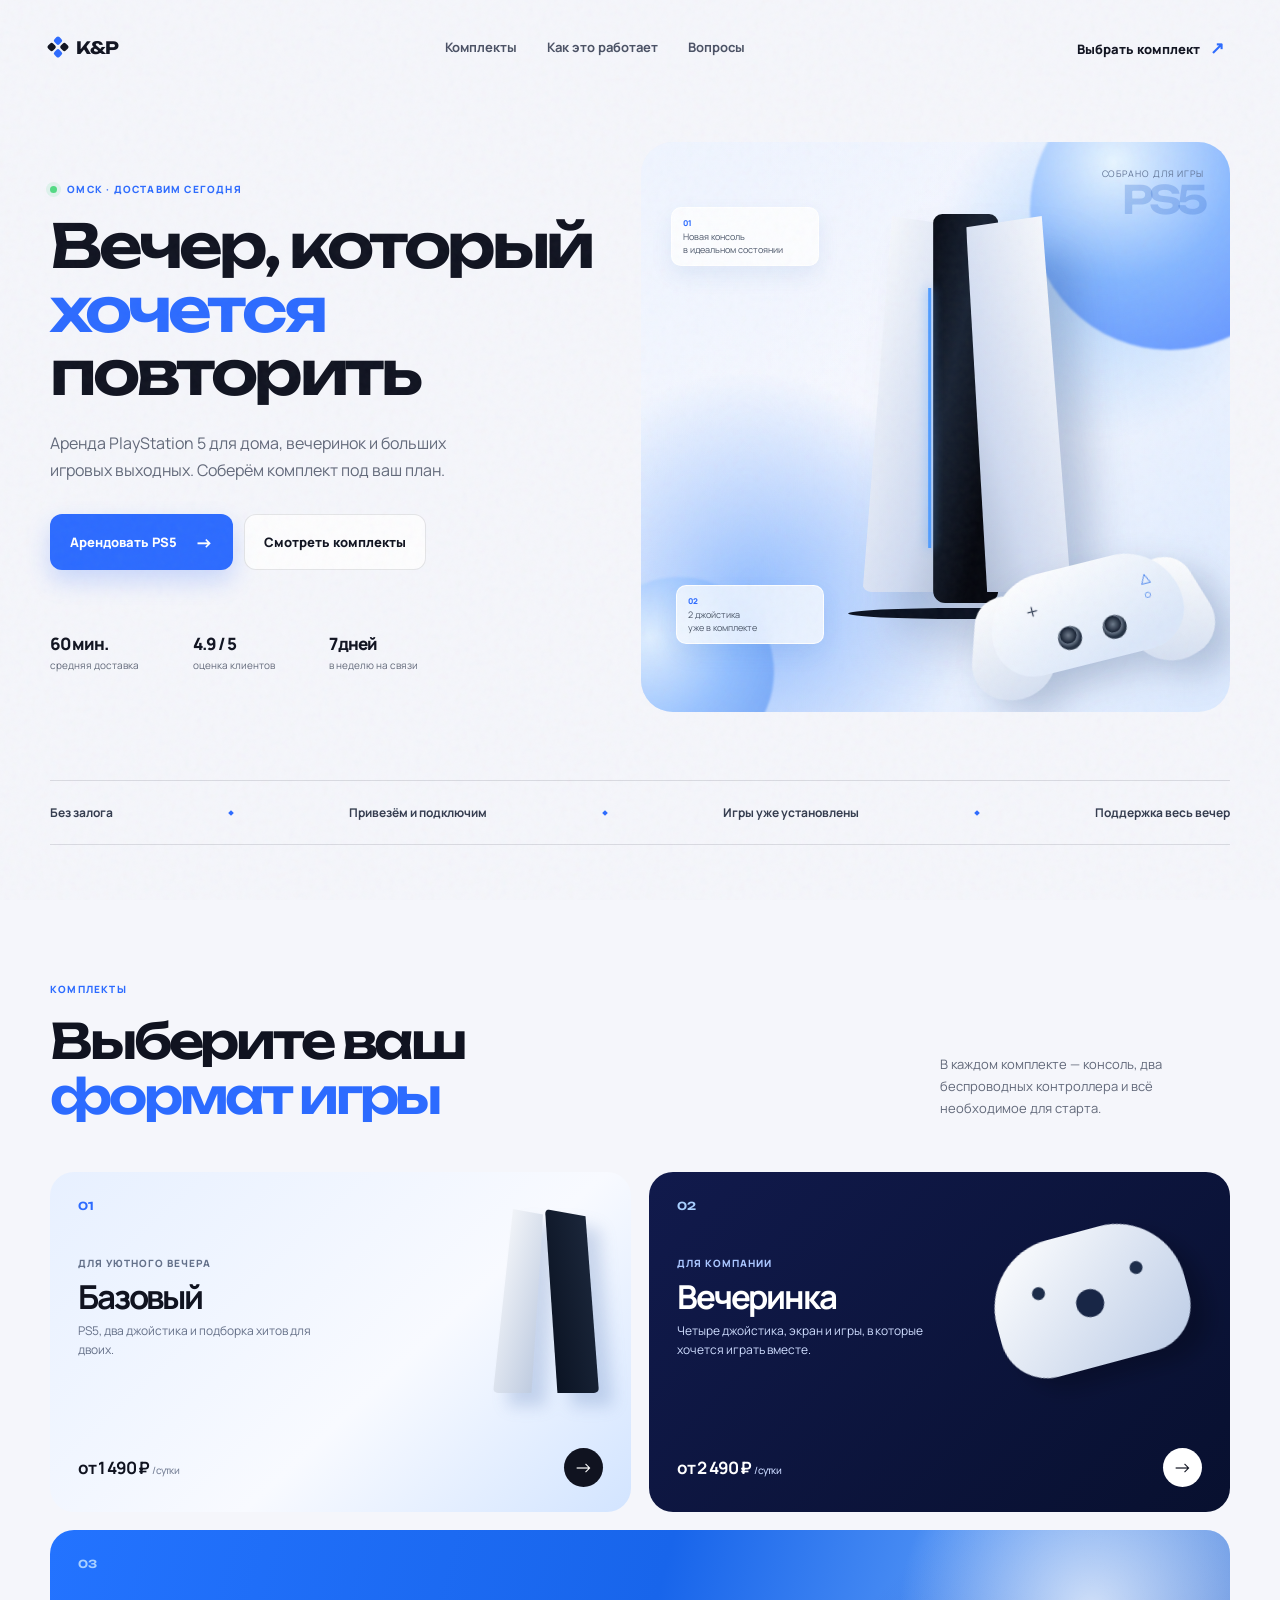
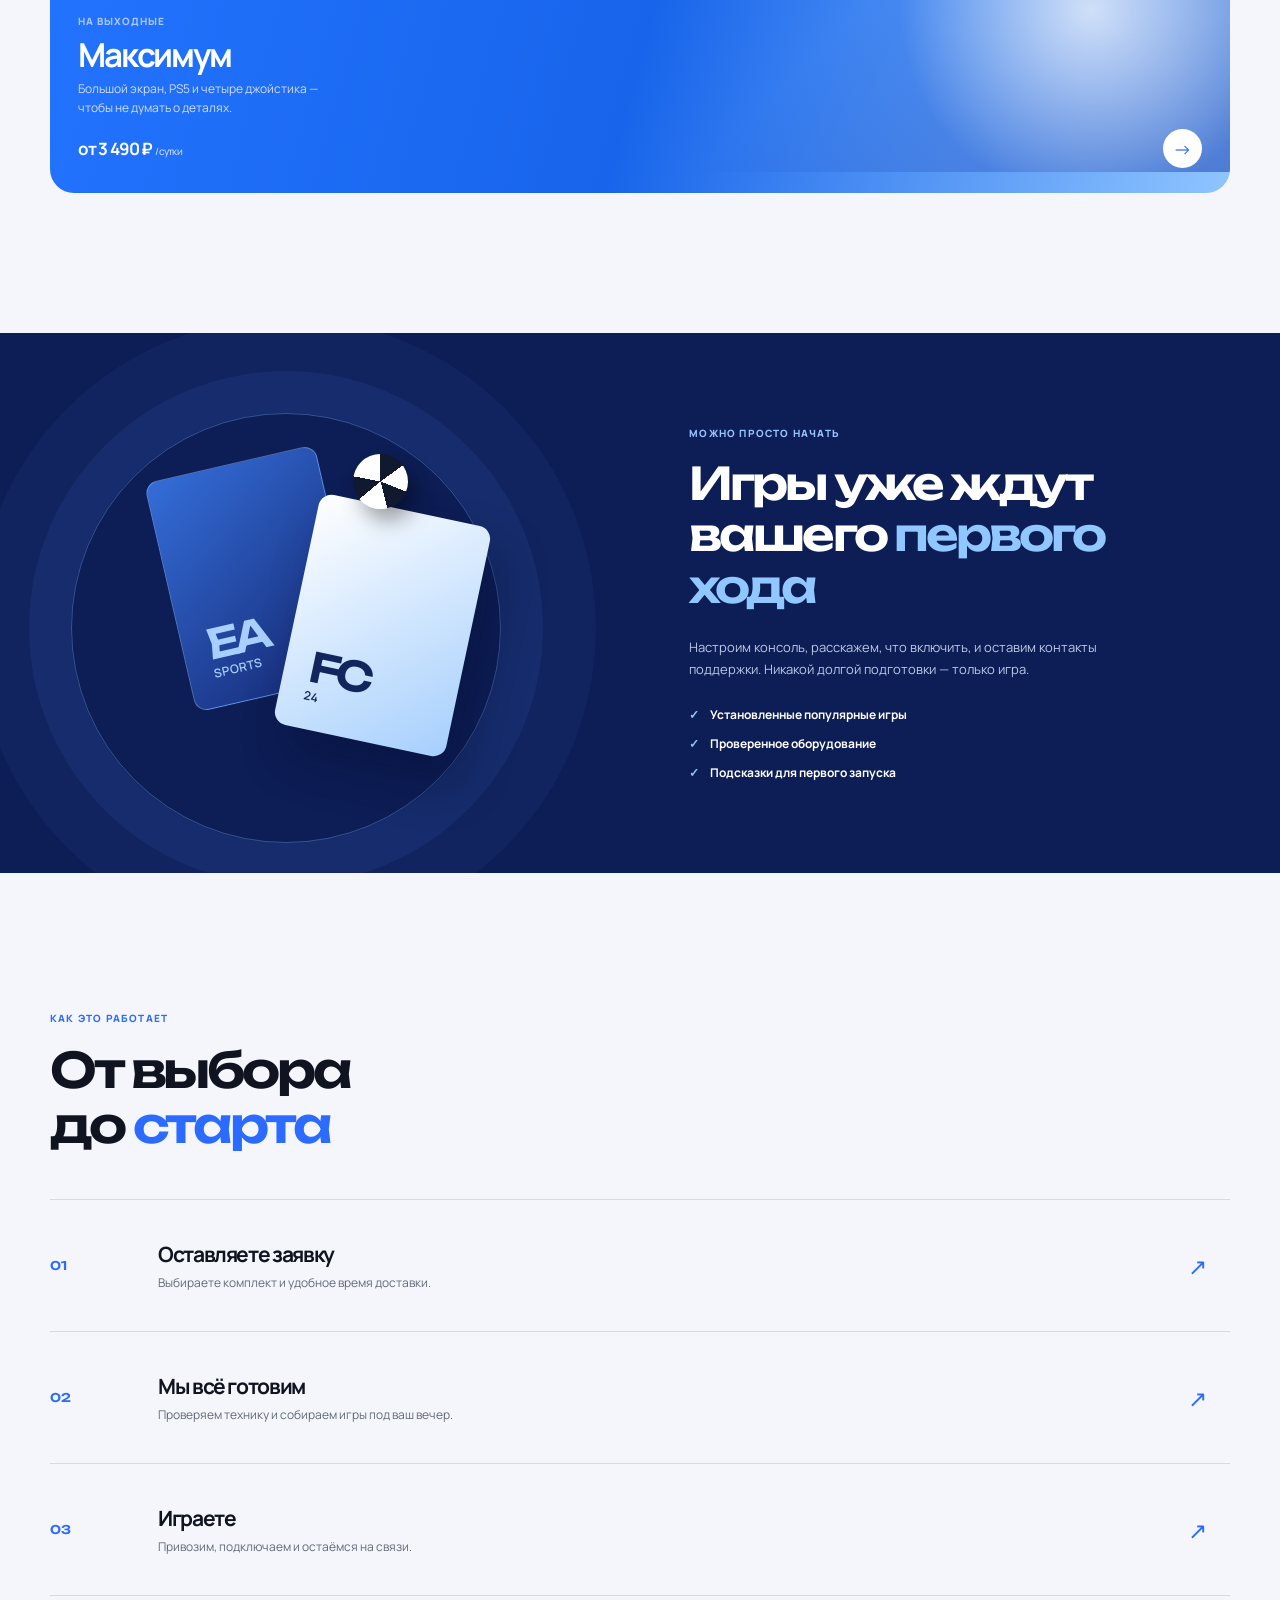
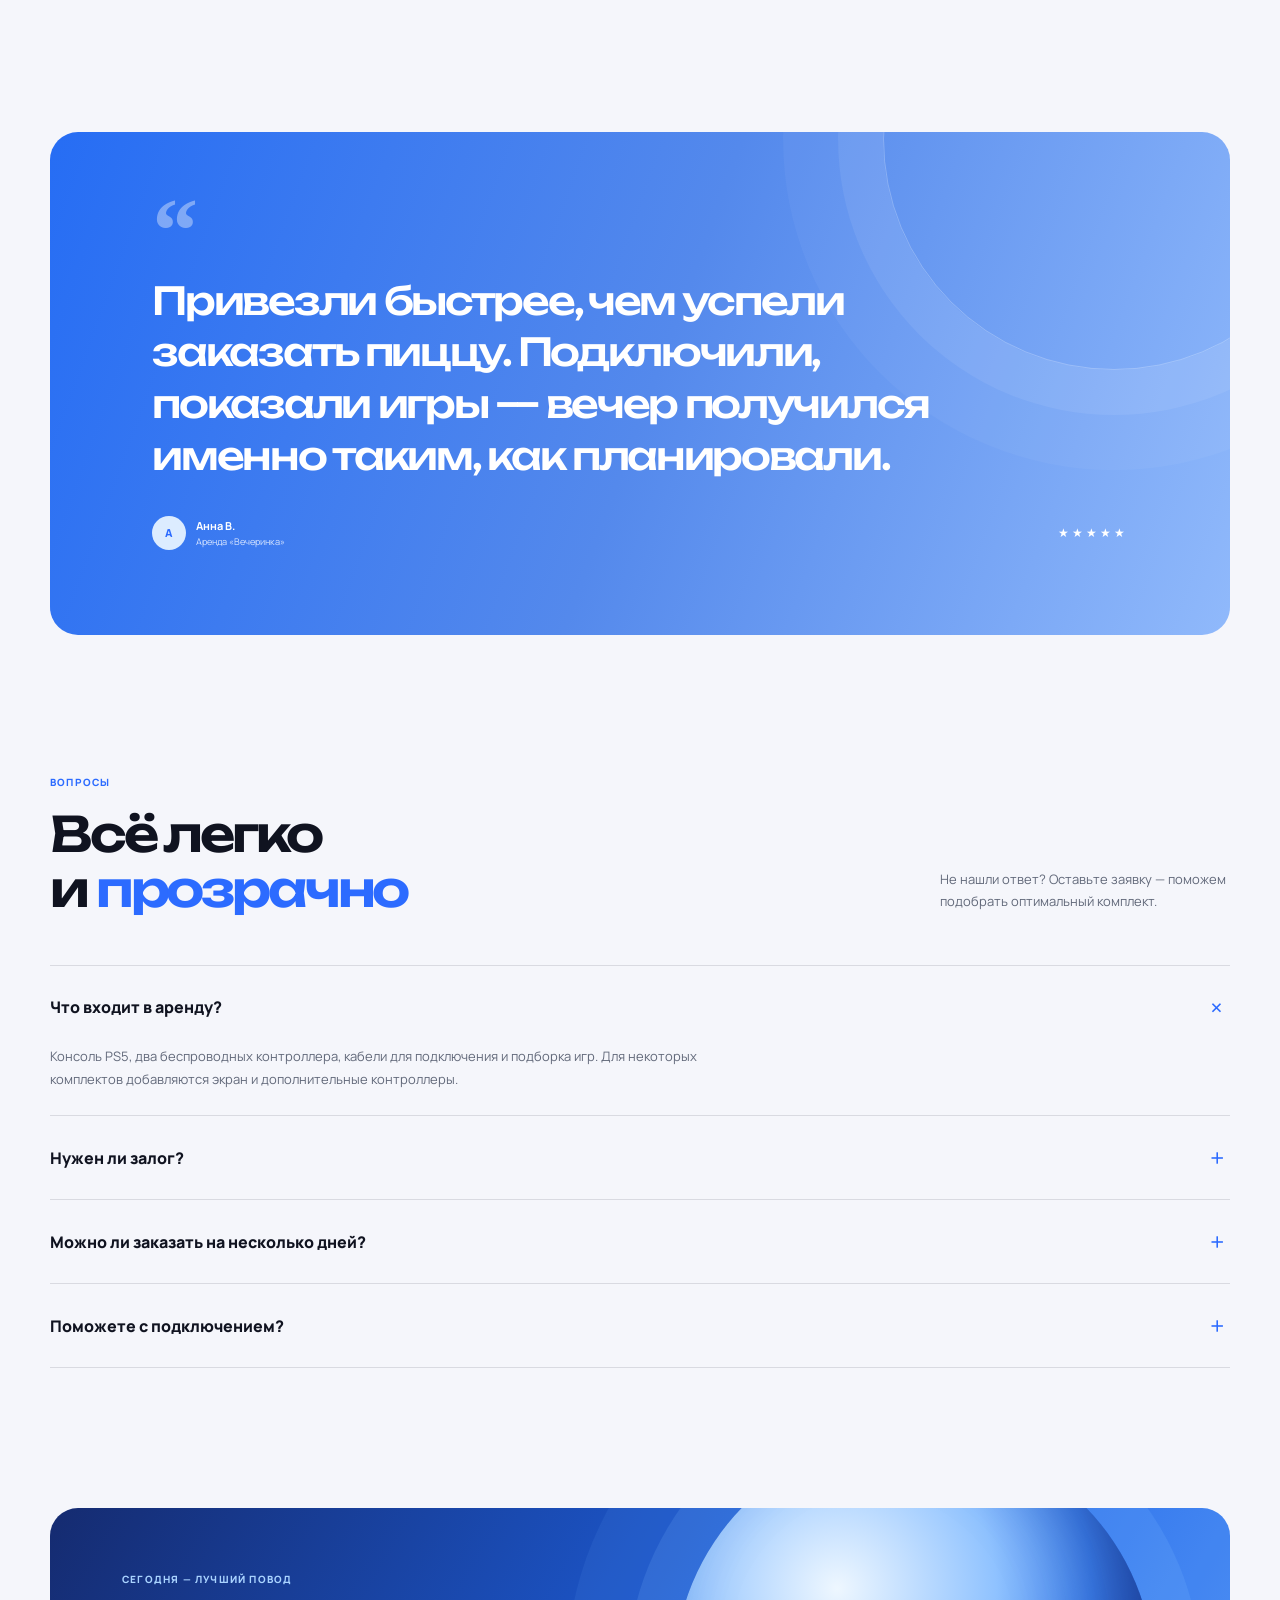
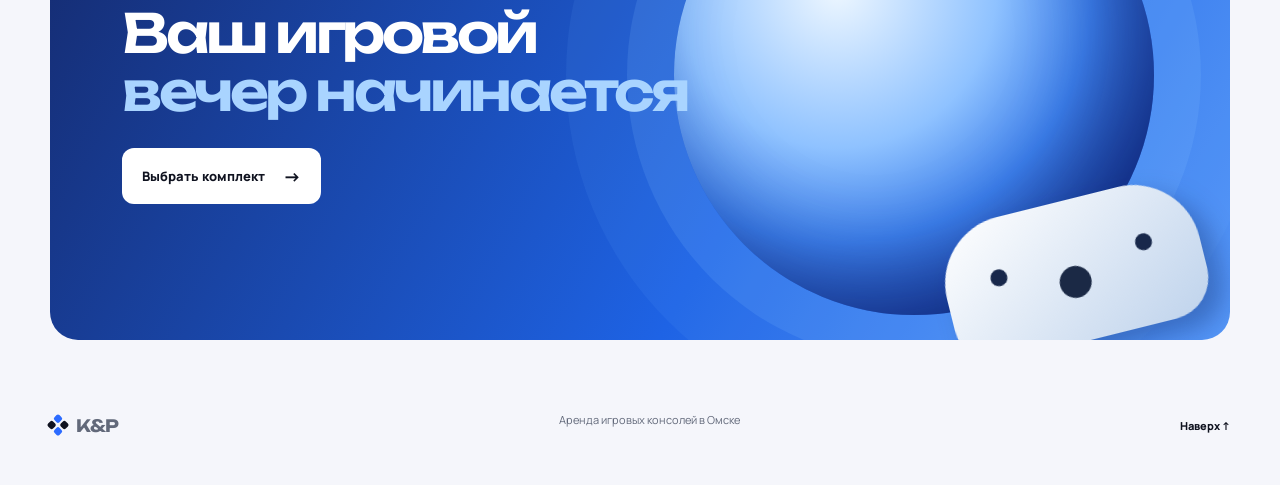
==== index.html @ ad784000 "Create K&P PlayStation rental landing page" ====
<!doctype html>
<html lang="ru">
  <head>
    <meta charset="UTF-8" />
    <meta name="viewport" content="width=device-width, initial-scale=1.0" />
    <meta
      name="description"
      content="K&P — аренда PlayStation 5 в Омске с доставкой в удобное время."
    />
    <title>K&P — аренда PlayStation 5 в Омске</title>
    <link rel="preconnect" href="https://fonts.googleapis.com" />
    <link rel="preconnect" href="https://fonts.gstatic.com" crossorigin />
    <link
      href="https://fonts.googleapis.com/css2?family=Manrope:wght@400;500;600;700;800&family=Unbounded:wght@500;600;700&display=swap"
      rel="stylesheet"
    />
    <link rel="stylesheet" href="styles.css" />
  </head>
  <body>
    <div class="page-noise" aria-hidden="true"></div>
    <header class="site-header">
      <a class="brand" href="#top" aria-label="K&P — на главную">
        <span class="brand-mark"><i></i><i></i><i></i><i></i></span>
        <span>K&P</span>
      </a>
      <nav class="main-nav" aria-label="Главная навигация">
        <a href="#sets">Комплекты</a>
        <a href="#how-it-works">Как это работает</a>
        <a href="#faq">Вопросы</a>
      </nav>
      <button class="header-action" type="button" data-open-modal>Выбрать комплект <span>↗</span></button>
    </header>

    <main id="top">
      <section class="hero section-shell">
        <div class="hero-copy">
          <p class="eyebrow"><span class="eyebrow-dot"></span> Омск · доставим сегодня</p>
          <h1>Вечер, который<br /><em>хочется</em> повторить</h1>
          <p class="hero-lead">Аренда PlayStation&nbsp;5 для дома, вечеринок и больших игровых выходных. Соберём комплект под ваш план.</p>
          <div class="hero-actions">
            <button class="button button-primary" type="button" data-open-modal>Арендовать PS5 <span>→</span></button>
            <a class="button button-ghost" href="#sets">Смотреть комплекты</a>
          </div>
          <dl class="hero-facts">
            <div><dt>60 мин.</dt><dd>средняя доставка</dd></div>
            <div><dt>4.9 / 5</dt><dd>оценка клиентов</dd></div>
            <div><dt>7 дней</dt><dd>в неделю на связи</dd></div>
          </dl>
        </div>

        <div class="hero-art" aria-label="Игровая консоль и контроллер">
          <div class="orb orb-one"></div>
          <div class="orb orb-two"></div>
          <div class="hero-note note-top"><span>01</span> Новая консоль<br />в идеальном состоянии</div>
          <div class="hero-note note-bottom"><span>02</span> 2 джойстика<br />уже в комплекте</div>
          <div class="console" aria-hidden="true">
            <div class="console-wing wing-left"></div>
            <div class="console-core"></div>
            <div class="console-wing wing-right"></div>
            <div class="console-base"></div>
            <div class="console-light"></div>
          </div>
          <div class="controller" aria-hidden="true">
            <div class="controller-grip grip-left"></div>
            <div class="controller-grip grip-right"></div>
            <div class="controller-body"></div>
            <span class="controller-pad">＋</span>
            <span class="controller-stick stick-left"></span>
            <span class="controller-stick stick-right"></span>
            <span class="controller-buttons">△<br />○</span>
          </div>
          <div class="art-caption"><span>Собрано для игры</span><b>PS5</b></div>
        </div>
      </section>

      <section class="trust-strip section-shell" aria-label="Преимущества сервиса">
        <p>Без залога</p><span></span><p>Привезём и подключим</p><span></span><p>Игры уже установлены</p><span></span><p>Поддержка весь вечер</p>
      </section>

      <section class="sets section-shell" id="sets">
        <div class="section-heading">
          <div><p class="eyebrow">Комплекты</p><h2>Выберите ваш<br /><em>формат игры</em></h2></div>
          <p>В каждом комплекте — консоль, два беспроводных контроллера и всё необходимое для старта.</p>
        </div>
        <div class="set-grid">
          <article class="set-card set-card-featured">
            <span class="card-number">01</span>
            <p class="set-kicker">Для уютного вечера</p>
            <h3>Базовый</h3>
            <p class="set-copy">PS5, два джойстика и подборка хитов для двоих.</p>
            <div class="set-footer"><strong>от 1 490 ₽ <small>/ сутки</small></strong><button type="button" aria-label="Выбрать базовый комплект" data-open-modal>→</button></div>
            <div class="mini-console basic-console" aria-hidden="true"><i></i><b></b></div>
          </article>
          <article class="set-card dark-card">
            <span class="card-number">02</span>
            <p class="set-kicker">Для компании</p>
            <h3>Вечеринка</h3>
            <p class="set-copy">Четыре джойстика, экран и игры, в которые хочется играть вместе.</p>
            <div class="set-footer"><strong>от 2 490 ₽ <small>/ сутки</small></strong><button type="button" aria-label="Выбрать комплект для вечеринки" data-open-modal>→</button></div>
            <div class="mini-controller" aria-hidden="true"><i></i><i></i><b></b></div>
          </article>
          <article class="set-card wide-card">
            <span class="card-number">03</span>
            <p class="set-kicker">На выходные</p>
            <h3>Максимум</h3>
            <p class="set-copy">Большой экран, PS5 и четыре джойстика — чтобы не думать о деталях.</p>
            <div class="set-footer"><strong>от 3 490 ₽ <small>/ сутки</small></strong><button type="button" aria-label="Выбрать максимальный комплект" data-open-modal>→</button></div>
            <div class="screen-glow" aria-hidden="true"></div>
          </article>
        </div>
      </section>

      <section class="experience">
        <div class="section-shell experience-inner">
          <div class="experience-art" aria-hidden="true">
            <div class="experience-rings"></div>
            <div class="experience-card card-back">EA<br /><small>SPORTS</small></div>
            <div class="experience-card card-front">FC<br /><small>24</small></div>
            <div class="floating-ball"></div>
          </div>
          <div class="experience-copy">
            <p class="eyebrow">Можно просто начать</p>
            <h2>Игры уже ждут<br />вашего <em>первого хода</em></h2>
            <p>Настроим консоль, расскажем, что включить, и оставим контакты поддержки. Никакой долгой подготовки — только игра.</p>
            <ul class="check-list">
              <li>Установленные популярные игры</li>
              <li>Проверенное оборудование</li>
              <li>Подсказки для первого запуска</li>
            </ul>
          </div>
        </div>
      </section>

      <section class="steps section-shell" id="how-it-works">
        <div class="section-heading compact-heading"><div><p class="eyebrow">Как это работает</p><h2>От выбора<br />до <em>старта</em></h2></div></div>
        <ol class="steps-list">
          <li><span>01</span><div><h3>Оставляете заявку</h3><p>Выбираете комплект и удобное время доставки.</p></div><b>↗</b></li>
          <li><span>02</span><div><h3>Мы всё готовим</h3><p>Проверяем технику и собираем игры под ваш вечер.</p></div><b>↗</b></li>
          <li><span>03</span><div><h3>Играете</h3><p>Привозим, подключаем и остаёмся на связи.</p></div><b>↗</b></li>
        </ol>
      </section>

      <section class="quote-section section-shell">
        <div class="quote-mark">“</div>
        <blockquote>Привезли быстрее, чем успели заказать пиццу. Подключили, показали игры — вечер получился именно таким, как планировали.</blockquote>
        <div class="quote-author"><span class="avatar">А</span><div><strong>Анна В.</strong><small>Аренда «Вечеринка»</small></div><span class="quote-rating">★★★★★</span></div>
      </section>

      <section class="faq section-shell" id="faq">
        <div class="section-heading"><div><p class="eyebrow">Вопросы</p><h2>Всё легко<br />и <em>прозрачно</em></h2></div><p>Не нашли ответ? Оставьте заявку — поможем подобрать оптимальный комплект.</p></div>
        <div class="faq-list">
          <details open><summary>Что входит в аренду?<span>+</span></summary><p>Консоль PS5, два беспроводных контроллера, кабели для подключения и подборка игр. Для некоторых комплектов добавляются экран и дополнительные контроллеры.</p></details>
          <details><summary>Нужен ли залог?<span>+</span></summary><p>Условия аренды подтверждаем при оформлении заявки: заранее сообщаем полную стоимость и всё, что потребуется для получения комплекта.</p></details>
          <details><summary>Можно ли заказать на несколько дней?<span>+</span></summary><p>Да. Укажите даты в заявке, и мы подберём выгодный вариант для выходных или длительного проката.</p></details>
          <details><summary>Поможете с подключением?<span>+</span></summary><p>Да, доставим комплект, подключим его и проверим, что всё готово к игре.</p></details>
        </div>
      </section>

      <section class="final-cta section-shell">
        <div class="final-cta-inner">
          <p class="eyebrow">Сегодня — лучший повод</p>
          <h2>Ваш игровой<br /><em>вечер начинается</em></h2>
          <button class="button button-light" type="button" data-open-modal>Выбрать комплект <span>→</span></button>
          <div class="cta-sphere" aria-hidden="true"></div>
          <div class="cta-controller" aria-hidden="true"><i></i><i></i><b></b></div>
        </div>
      </section>
    </main>

    <footer class="site-footer section-shell">
      <a class="brand" href="#top"><span class="brand-mark"><i></i><i></i><i></i><i></i></span><span>K&P</span></a>
      <p>Аренда игровых консолей в Омске</p>
      <a href="#top">Наверх ↑</a>
    </footer>

    <dialog class="booking-modal" aria-labelledby="modal-title">
      <button class="modal-close" type="button" aria-label="Закрыть форму" data-close-modal>×</button>
      <p class="eyebrow">Заявка на аренду</p>
      <h2 id="modal-title">Подберём комплект<br /><em>под ваш вечер</em></h2>
      <form id="booking-form">
        <label>Ваше имя<input name="name" autocomplete="name" placeholder="Как к вам обращаться" required /></label>
        <label>Телефон<input name="phone" inputmode="tel" autocomplete="tel" placeholder="+7 (___) ___-__-__" required /></label>
        <label>Комплект<select name="set"><option>Базовый</option><option>Вечеринка</option><option>Максимум</option></select></label>
        <button class="button button-primary" type="submit">Отправить заявку <span>→</span></button>
      </form>
      <p class="form-note">Нажимая кнопку, вы соглашаетесь на обработку данных для связи по заявке.</p>
    </dialog>
    <div class="toast" role="status" aria-live="polite">Заявка принята. Скоро свяжемся, чтобы уточнить детали.</div>
    <script src="script.js"></script>
  </body>
</html>
---- styles.css ----
:root {
  --ink: #101320;
  --muted: #62697a;
  --blue: #2c6bff;
  --deep: #0d1d55;
  --line: rgba(16, 19, 32, .12);
  --paper: #f5f6fb;
  --white: #fff;
}

* { box-sizing: border-box; }
html { scroll-behavior: smooth; }
body { margin: 0; min-width: 320px; background: var(--paper); color: var(--ink); font-family: Manrope, Arial, sans-serif; }
button, input, select { font: inherit; }
button, a { -webkit-tap-highlight-color: transparent; }
button { cursor: pointer; }
a { color: inherit; text-decoration: none; }
.page-noise { position: fixed; inset: 0; pointer-events: none; z-index: 20; opacity: .16; background-image: url("data:image/svg+xml,%3Csvg viewBox='0 0 160 160' xmlns='http://www.w3.org/2000/svg'%3E%3Cfilter id='n'%3E%3CfeTurbulence type='fractalNoise' baseFrequency='.85' numOctaves='4' stitchTiles='stitch'/%3E%3C/filter%3E%3Crect width='100%25' height='100%25' filter='url(%23n)' opacity='.25'/%3E%3C/svg%3E"); }
.section-shell, .site-header { width: min(1180px, calc(100% - 56px)); margin-inline: auto; }
.site-header { height: 94px; display: flex; align-items: center; justify-content: space-between; position: relative; z-index: 5; }
.brand { display: inline-flex; gap: 10px; align-items: center; font-family: Unbounded, sans-serif; font-size: 17px; font-weight: 700; letter-spacing: -1px; }
.brand-mark { display: grid; grid-template-columns: repeat(2, 7px); gap: 2px; width: 16px; transform: rotate(45deg); }
.brand-mark i { width: 7px; height: 7px; background: var(--blue); border-radius: 2px; }.brand-mark i:nth-child(2), .brand-mark i:nth-child(3) { background: var(--ink); }
.main-nav { display: flex; align-items: center; gap: 30px; font-size: 13px; font-weight: 700; color: #4a5164; }.main-nav a:hover { color: var(--blue); }
.header-action { border: 0; background: transparent; color: var(--ink); font-size: 13px; font-weight: 800; }.header-action span { color: var(--blue); padding-left: 7px; font-size: 17px; }
.hero { display: grid; grid-template-columns: .98fr 1.02fr; min-height: 660px; align-items: center; padding: 48px 0 68px; gap: 25px; }
.eyebrow { margin: 0 0 18px; color: var(--blue); text-transform: uppercase; letter-spacing: .12em; font-size: 10px; font-weight: 800; }.eyebrow-dot { display: inline-block; width: 7px; height: 7px; border-radius: 50%; background: #51da83; margin-right: 7px; box-shadow: 0 0 0 4px rgba(81,218,131,.13); }
h1, h2, h3, p { margin-top: 0; } h1, h2, h3 { letter-spacing: -.065em; } h1, h2 { font-family: Unbounded, Manrope, sans-serif; font-weight: 600; } h1 { max-width: 620px; font-size: clamp(39px, 4.7vw, 69px); line-height: 1.06; margin-bottom: 25px; } h1 em, h2 em { color: var(--blue); font-style: normal; }
.hero-lead { color: var(--muted); width: min(460px, 100%); font-size: 16px; line-height: 1.65; }.hero-actions { display: flex; flex-wrap: wrap; gap: 11px; margin-top: 31px; }
.button { display: inline-flex; justify-content: center; align-items: center; gap: 18px; border-radius: 12px; padding: 15px 19px; font-size: 13px; font-weight: 800; border: 1px solid transparent; transition: transform .24s ease, background .24s ease, box-shadow .24s ease; }.button:hover { transform: translateY(-3px); }.button-primary { background: var(--blue); color: white; box-shadow: 0 11px 24px rgba(44,107,255,.22); }.button-primary:hover { background: #1558f7; }.button-primary span, .button-light span { font-size: 18px; }.button-ghost { background: rgba(255,255,255,.74); border-color: rgba(16,19,32,.1); color: var(--ink); }
.hero-facts { display: flex; gap: clamp(20px, 4.2vw, 55px); margin: 62px 0 0; }.hero-facts div { display: grid; gap: 3px; }.hero-facts dt { font-size: 17px; font-weight: 800; letter-spacing: -.06em; }.hero-facts dd { color: var(--muted); margin: 0; font-size: 10px; }
.hero-art { height: 570px; position: relative; overflow: hidden; border-radius: 32px; background: radial-gradient(circle at 78% 22%, #b3d7ff 0, rgba(179,215,255,0) 27%), radial-gradient(circle at 18% 80%, #8cb9ff 0, rgba(140,185,255,0) 34%), linear-gradient(135deg,#e8f0ff 0%,#f6f8ff 43%,#dceaff 100%); isolation: isolate; }.hero-art:after { content: ""; position: absolute; inset: 0; z-index: -1; background: linear-gradient(115deg, rgba(255,255,255,.32), transparent 45%); }.orb { position: absolute; border-radius: 50%; filter: blur(1px); }.orb-one { width: 280px; height: 280px; right: -80px; top: -72px; background: radial-gradient(circle at 30% 33%, #eaf7ff, #76adff 44%, #366fff); opacity: .82; }.orb-two { width: 190px; height: 190px; left: -57px; bottom: -55px; background: radial-gradient(circle at 35% 32%, #ecf8ff, #82b6ff 47%, #4080ed); opacity: .66; }
.console { position: absolute; width: 219px; height: 405px; top: 72px; left: 50%; transform: translateX(-36%); z-index: 2; filter: drop-shadow(28px 33px 20px rgba(16,51,117,.25)); }.console-core { position: absolute; width: 65px; height: 389px; left: 77px; top: 0; background: linear-gradient(102deg,#070b15,#192334 36%,#05070e 76%); border-radius: 9px 9px 12px 12px; }.console-wing { position: absolute; width: 105px; height: 376px; top: 2px; background: linear-gradient(105deg,#fff,#cfdaf0 67%,#a5b3cc); }.wing-left { left: 6px; clip-path: polygon(28% 0,100% 3%, 80% 100%,0 100%); border-radius: 9px; }.wing-right { right: 4px; transform: scaleX(-1); clip-path: polygon(28% 0,100% 3%, 80% 100%,0 100%); border-radius: 9px; }.console-base { position: absolute; left: -8px; bottom: 0; width: 225px; height: 11px; border-radius: 50%; background: #0a1120; }.console-light { position: absolute; left: 72px; top: 74px; height: 260px; width: 3px; background: #4f9cff; box-shadow: 0 0 11px #55a3ff; z-index: 3; }
.controller { position: absolute; width: 255px; height: 144px; bottom: 17px; right: 14px; z-index: 4; transform: rotate(-14deg); filter: drop-shadow(15px 17px 17px rgba(20,51,104,.24)); }.controller-body { position: absolute; background: linear-gradient(160deg,#fff 3%,#dbe7f9 83%); width: 195px; height: 100px; border-radius: 62px 62px 43px 43px; left: 30px; top: 12px; }.controller-grip { position: absolute; width: 84px; height: 103px; background: linear-gradient(145deg,#fff,#cfdbef); top: 28px; border-radius: 30px 18px 45px 35px; }.grip-left { left: 8px; transform: rotate(18deg); }.grip-right { right: 8px; transform: rotate(-18deg) scaleX(-1); }.controller-pad, .controller-buttons, .controller-stick { position: absolute; z-index: 2; color: #37445a; }.controller-pad { left: 66px; top: 37px; font-size: 19px; line-height: 19px; font-weight: 400; }.controller-buttons { right: 57px; top: 33px; font-size: 13px; line-height: 17px; color: #2169e9; }.controller-stick { height: 24px; width: 24px; border-radius: 50%; top: 70px; background: radial-gradient(circle at 45% 38%, #6a7687 2%,#162132 39%, #657284 43%,#243143 62%); }.stick-left { left: 94px; }.stick-right { right: 91px; }.hero-note { position: absolute; z-index: 5; padding: 9px 11px; width: 148px; background: rgba(255,255,255,.74); backdrop-filter: blur(9px); border: 1px solid rgba(255,255,255,.9); border-radius: 10px; color: #4b5669; font-size: 9px; line-height: 1.4; box-shadow: 0 10px 22px rgba(48,95,176,.09); }.hero-note span { display: block; color: var(--blue); font-size: 8px; margin-bottom: 3px; font-weight: 800; }.note-top { top: 65px; left: 30px; }.note-bottom { bottom: 68px; left: 35px; }.art-caption { position: absolute; right: 26px; top: 25px; z-index: 3; text-align: right; }.art-caption span { display: block; color: #607396; font-size: 9px; text-transform: uppercase; letter-spacing: .1em; }.art-caption b { font: 600 39px/1 Unbounded, sans-serif; letter-spacing: -.1em; color: rgba(35,97,204,.25); }
.trust-strip { display: flex; justify-content: space-between; align-items: center; gap: 13px; padding: 23px 0; border-top: 1px solid var(--line); border-bottom: 1px solid var(--line); color: #333b4e; font-weight: 700; font-size: 12px; }.trust-strip p { margin: 0; }.trust-strip span { width: 4px; height: 4px; background: var(--blue); transform: rotate(45deg); }
.sets { padding-top: 137px; padding-bottom: 140px; }.section-heading { display: flex; justify-content: space-between; gap: 50px; align-items: end; margin-bottom: 48px; }.section-heading > div { flex: 1; }.section-heading > p { width: 290px; margin: 0 0 5px; color: var(--muted); font-size: 13px; line-height: 1.7; }.section-heading h2 { font-size: clamp(32px, 3.8vw, 51px); line-height: 1.13; margin: 0; }.set-grid { display: grid; grid-template-columns: 1fr 1fr; gap: 18px; }.set-card { min-height: 340px; padding: 27px 28px 25px; border-radius: 24px; background: #fff; position: relative; overflow: hidden; display: flex; flex-direction: column; }.set-card-featured { background: linear-gradient(137deg,#e7f0ff,#f8faff 59%,#d2e4ff); }.dark-card { background: linear-gradient(135deg,#111a4c,#08102f); color: white; }.wide-card { grid-column: span 2; min-height: 260px; background: linear-gradient(105deg,#2373ff,#1865eb 50%,#8fc5ff); color: white; }.card-number { color: var(--blue); font: 600 11px Unbounded, sans-serif; }.dark-card .card-number, .wide-card .card-number { color: #a9d0ff; }.set-kicker { margin: 43px 0 9px; font-size: 10px; text-transform: uppercase; letter-spacing: .1em; color: #64718a; font-weight: 800; }.dark-card .set-kicker, .wide-card .set-kicker { color: #aac6ff; }.set-card h3 { margin: 0 0 7px; font-size: 33px; line-height: 1.1; }.set-copy { color: #657088; font-size: 12px; line-height: 1.55; max-width: 250px; }.dark-card .set-copy, .wide-card .set-copy { color: #cfddff; }.set-footer { display: flex; align-items: center; justify-content: space-between; gap: 15px; margin-top: auto; position: relative; z-index: 2; }.set-footer strong { font-size: 17px; letter-spacing: -.05em; }.set-footer small { color: #798399; font-weight: 500; font-size: 10px; }.dark-card .set-footer small, .wide-card .set-footer small { color: #c9d8ff; }.set-footer button { width: 39px; height: 39px; border-radius: 50%; background: var(--ink); color: #fff; border: 0; font-size: 19px; transition: transform .2s ease; }.set-footer button:hover { transform: rotate(45deg); }.dark-card .set-footer button { background: #fff; color: var(--ink); }.wide-card .set-footer button { background: white; color: var(--blue); }.mini-console { position: absolute; right: 32px; top: 37px; width: 106px; height: 196px; filter: drop-shadow(14px 13px 8px rgba(59,99,168,.22)); }.mini-console i,.mini-console b { display: block; position: absolute; height: 184px; top: 0; border-radius: 5px; }.mini-console i { left: 0; width: 50px; background: linear-gradient(105deg,#fff,#b7c5dc); clip-path: polygon(40% 0,100% 3%,77% 100%,0 100%); }.mini-console b { right: 0; width: 54px; background: linear-gradient(80deg,#08101f,#1f2b40); clip-path: polygon(0 0,75% 4%,100% 100%,23% 100%); }.mini-controller { position: absolute; top: 59px; right: 43px; height: 135px; width: 194px; border-radius: 70px 70px 47px 47px; background: linear-gradient(140deg,#fff,#bccce6); transform: rotate(-15deg); filter: drop-shadow(15px 15px 10px rgba(0,0,0,.22)); }.mini-controller i { position: absolute; width: 13px; height: 13px; border-radius: 50%; background: #1d2d4a; top: 43px; }.mini-controller i:first-child { left: 42px; }.mini-controller i:nth-child(2) { right: 38px; }.mini-controller b { position: absolute; height: 28px; width: 28px; border-radius: 50%; background: #182646; left: 82px; top: 58px; }.screen-glow { position: absolute; width: 49%; height: 92%; right: 0; top: 0; background: radial-gradient(circle at 76% 33%,rgba(255,255,255,.72),rgba(255,255,255,0) 41%), linear-gradient(135deg,transparent 35%,rgba(10,45,164,.48)); clip-path: polygon(32% 0,100% 0,100% 100%,0 100%); }
.experience { background: #0d1d55; color: white; overflow: hidden; }.experience-inner { min-height: 540px; display: grid; grid-template-columns: 1fr .95fr; align-items: center; gap: 70px; }.experience-art { min-height: 500px; position: relative; }.experience-rings { position: absolute; width: 430px; height: 430px; border: 1px solid rgba(127,181,255,.35); border-radius: 50%; top: 60px; left: 21px; box-shadow: 0 0 0 42px rgba(82,145,255,.08),0 0 0 95px rgba(82,145,255,.06); }.experience-card { position: absolute; border-radius: 13px; width: 175px; height: 235px; padding: 25px; font: 600 41px/1 Unbounded,sans-serif; letter-spacing: -.11em; display: flex; flex-direction: column; justify-content: end; }.experience-card small { letter-spacing: .02em; font: 600 12px Manrope,sans-serif; }.card-back { left: 118px; top: 108px; transform: rotate(-13deg); color: #a8cffd; border: 1px solid rgba(167,211,255,.38); background: linear-gradient(145deg,#346dd9,#14266f); }.card-front { left: 245px; top: 155px; transform: rotate(12deg); color: #12265d; background: linear-gradient(140deg,#fff,#a6cffd); z-index: 2; box-shadow: 18px 26px 46px rgba(2,10,40,.34); }.floating-ball { position: absolute; z-index: 3; left: 303px; top: 101px; width: 55px; height: 55px; border-radius: 50%; background: conic-gradient(#10192d 0 15%,#fff 0 31%,#10192d 0 46%,#fff 0 64%,#10192d 0 78%,#fff 0); box-shadow: 8px 12px 20px rgba(0,0,0,.35); }.experience-copy .eyebrow { color: #9ac4ff; }.experience-copy h2 { font-size: clamp(32px,3.5vw,48px); line-height: 1.15; margin-bottom: 24px; }.experience-copy h2 em { color: #90c7ff; }.experience-copy > p:not(.eyebrow) { max-width: 420px; color: #bdc9e8; font-size: 13px; line-height: 1.7; }.check-list { list-style: none; padding: 13px 0 0; margin: 0; display: grid; gap: 12px; font-size: 12px; font-weight: 700; }.check-list li:before { content: "✓"; color: #8ec5ff; padding-right: 11px; }
.steps { padding-top: 138px; padding-bottom: 136px; }.compact-heading { margin-bottom: 46px; }.steps-list { margin: 0; padding: 0; list-style: none; border-top: 1px solid var(--line); }.steps-list li { min-height: 132px; display: grid; align-items: center; grid-template-columns: 88px 1fr 42px; gap: 20px; border-bottom: 1px solid var(--line); transition: padding .24s ease, background .24s ease; }.steps-list li:hover { padding-inline: 16px; background: rgba(255,255,255,.57); }.steps-list span { font: 600 12px Unbounded,sans-serif; color: var(--blue); }.steps-list h3 { font-size: 21px; margin: 0 0 6px; }.steps-list p { margin: 0; color: var(--muted); font-size: 12px; }.steps-list b { font-size: 23px; color: var(--blue); font-weight: 500; }.quote-section { padding: 85px clamp(25px, 8vw, 150px); color: white; background: linear-gradient(110deg,#266df4,#5489ec 51%,#90b9fb); border-radius: 28px; position: relative; overflow: hidden; }.quote-section:before { content: ""; position: absolute; width: 460px; height: 460px; border: 1px solid rgba(255,255,255,.25); border-radius: 50%; right: -115px; top: -224px; box-shadow: 0 0 0 45px rgba(255,255,255,.07),0 0 0 100px rgba(255,255,255,.04); }.quote-mark { font: 800 91px/.3 Georgia,serif; opacity: .38; }.quote-section blockquote { position: relative; margin: 30px 0 34px; max-width: 810px; font: 500 clamp(23px,3vw,39px)/1.35 Unbounded,sans-serif; letter-spacing: -.06em; }.quote-author { display: flex; align-items: center; gap: 10px; position: relative; font-size: 11px; }.quote-author .avatar { display: grid; place-items: center; width: 34px; height: 34px; border-radius: 50%; background: #dcecff; color: var(--blue); font-weight: 800; }.quote-author div { display: grid; gap: 2px; }.quote-author small { color: #d9e6ff; }.quote-rating { margin-left: auto; letter-spacing: 3px; color: #fff; font-size: 12px; }
.faq { padding: 140px 0; }.faq-list { border-top: 1px solid var(--line); }.faq-list details { border-bottom: 1px solid var(--line); }.faq-list summary { list-style: none; display: flex; justify-content: space-between; align-items: center; padding: 24px 6px 24px 0; font-size: 16px; font-weight: 800; cursor: pointer; }.faq-list summary::-webkit-details-marker { display: none; }.faq-list summary span { color: var(--blue); font-size: 25px; font-weight: 400; transition: transform .25s ease; }.faq-list details[open] summary span { transform: rotate(45deg); }.faq-list details p { max-width: 655px; margin: -4px 0 25px; color: var(--muted); font-size: 13px; line-height: 1.75; }
.final-cta { padding-bottom: 25px; }.final-cta-inner { position: relative; min-height: 432px; overflow: hidden; padding: 64px clamp(25px, 6vw, 72px); color: white; border-radius: 28px; background: linear-gradient(120deg,#152b70,#1e63e5 60%,#5596f7); }.final-cta h2 { font-size: clamp(34px,4.2vw,57px); line-height: 1.08; margin: 0 0 27px; position: relative; z-index: 2; }.final-cta h2 em { color: #a9d4ff; }.final-cta .eyebrow { color: #a9d3ff; position: relative; z-index: 2; }.button-light { position: relative; z-index: 2; background: white; color: var(--ink); }.cta-sphere { position: absolute; width: 480px; height: 480px; right: 76px; top: -73px; border-radius: 50%; background: radial-gradient(circle at 34% 32%,#eef7ff,#8fc2ff 35%,#3d80ec 56%,#1b409f 76%); box-shadow: inset -40px -41px 86px rgba(10,32,109,.39), 0 0 0 47px rgba(133,192,255,.15),0 0 0 108px rgba(114,178,255,.09); }.cta-controller { position: absolute; width: 260px; height: 142px; right: 26px; bottom: -2px; z-index: 1; background: linear-gradient(145deg,#fff,#bfd3ec); border-radius: 68px 68px 42px 42px; transform: rotate(-14deg); filter: drop-shadow(12px 14px 12px rgba(5,26,81,.3)); }.cta-controller i { position: absolute; width: 17px; height: 17px; top: 51px; border-radius: 50%; background: #18284b; }.cta-controller i:first-child { left: 47px; }.cta-controller i:nth-child(2) { right: 47px; }.cta-controller b { position: absolute; width: 32px; height: 32px; top: 66px; left: 113px; border-radius: 50%; background: #1b2945; }
.site-footer { height: 120px; display: flex; align-items: center; justify-content: space-between; color: var(--muted); font-size: 11px; }.site-footer a:last-child { color: var(--ink); font-weight: 800; }
.booking-modal { width: min(540px, calc(100% - 30px)); border: 0; border-radius: 23px; padding: 39px; color: var(--ink); box-shadow: 0 28px 80px rgba(8,18,55,.38); }.booking-modal::backdrop { background: rgba(7,14,35,.56); backdrop-filter: blur(5px); }.booking-modal h2 { font-size: 30px; line-height: 1.18; margin: 0 0 25px; }.booking-modal form { display: grid; gap: 14px; }.booking-modal label { display: grid; gap: 6px; color: #667087; font-size: 10px; font-weight: 800; text-transform: uppercase; letter-spacing: .08em; }.booking-modal input, .booking-modal select { width: 100%; padding: 13px 14px; outline: none; border: 1px solid #dbe0eb; border-radius: 10px; color: var(--ink); background: #fafbff; font-size: 14px; text-transform: none; letter-spacing: 0; font-weight: 600; }.booking-modal input:focus, .booking-modal select:focus { border-color: var(--blue); box-shadow: 0 0 0 3px rgba(44,107,255,.13); }.booking-modal form .button { margin-top: 5px; }.modal-close { position: absolute; border: 0; background: #eef2fa; color: #526078; border-radius: 50%; width: 33px; height: 33px; right: 18px; top: 18px; font-size: 22px; line-height: 1; }.form-note { margin: 17px 0 0; color: #8a91a1; line-height: 1.5; font-size: 9px; }.toast { position: fixed; right: 22px; bottom: 22px; z-index: 50; max-width: 330px; padding: 14px 17px; border-radius: 12px; background: #13265b; color: white; box-shadow: 0 15px 45px rgba(7,18,54,.24); font-size: 12px; line-height: 1.45; transform: translateY(140px); opacity: 0; transition: transform .32s ease, opacity .32s ease; }.toast.is-visible { transform: translateY(0); opacity: 1; }
@media (max-width: 820px) { .section-shell,.site-header { width: min(100% - 34px, 650px); }.site-header { height: 75px; }.main-nav { display: none; }.hero { grid-template-columns: 1fr; padding: 41px 0 44px; gap: 43px; }.hero-art { height: 455px; }.hero-copy { text-align: center; }.hero-lead { margin-inline: auto; }.hero-actions { justify-content: center; }.hero-facts { justify-content: center; margin-top: 43px; }.sets { padding: 90px 0; }.section-heading { display: grid; gap: 20px; }.section-heading > p { width: auto; }.set-grid { grid-template-columns: 1fr; }.wide-card { grid-column: auto; }.experience-inner { grid-template-columns: 1fr; gap: 0; padding: 60px 0 70px; }.experience-art { min-height: 355px; order: 2; }.experience-copy { order: 1; }.experience-rings { width: 280px; height: 280px; top: 47px; left: calc(50% - 140px); }.experience-card { transform: scale(.74); transform-origin: center; }.card-back { left: calc(50% - 141px); top: 50px; }.card-front { left: calc(50% - 20px); top: 88px; transform: rotate(12deg) scale(.74); }.floating-ball { left: calc(50% + 28px); top: 48px; }.steps,.faq { padding: 90px 0; }.quote-section { margin-inline: 17px; width: calc(100% - 34px); }.final-cta-inner { min-height: 460px; }.cta-sphere { right: -120px; top: 122px; transform: scale(.78); }.cta-controller { right: -30px; bottom: 17px; transform: rotate(-14deg) scale(.75); }.site-footer { height: auto; padding: 36px 0; gap: 19px; flex-wrap: wrap; } }
@media (max-width: 500px) { .header-action { font-size: 11px; }.hero { padding-top: 32px; }.hero-art { height: 405px; border-radius: 23px; }.console { transform: translateX(-40%) scale(.83); transform-origin: top; top: 52px; }.controller { transform: rotate(-14deg) scale(.72); transform-origin: right bottom; right: -19px; bottom: -1px; }.hero-note { transform: scale(.83); }.note-top { left: 8px; top: 22px; }.note-bottom { left: 3px; bottom: 36px; }.art-caption { top: 17px; right: 18px; }.trust-strip { justify-content: center; flex-wrap: wrap; row-gap: 11px; padding: 17px 8px; }.trust-strip span:nth-of-type(3) { display: none; }.trust-strip p { font-size: 10px; }.set-card { min-height: 320px; }.wide-card { min-height: 285px; }.mini-console { right: 13px; transform: scale(.82); transform-origin: top right; }.mini-controller { right: 0; transform: rotate(-15deg) scale(.78); transform-origin: top right; }.steps-list li { min-height: 146px; grid-template-columns: 40px 1fr 21px; gap: 9px; }.steps-list h3 { font-size: 17px; }.steps-list p { line-height: 1.55; }.quote-section { padding: 60px 25px; }.quote-rating { display: none; }.booking-modal { padding: 31px 22px 23px; }.booking-modal h2 { font-size: 25px; } }
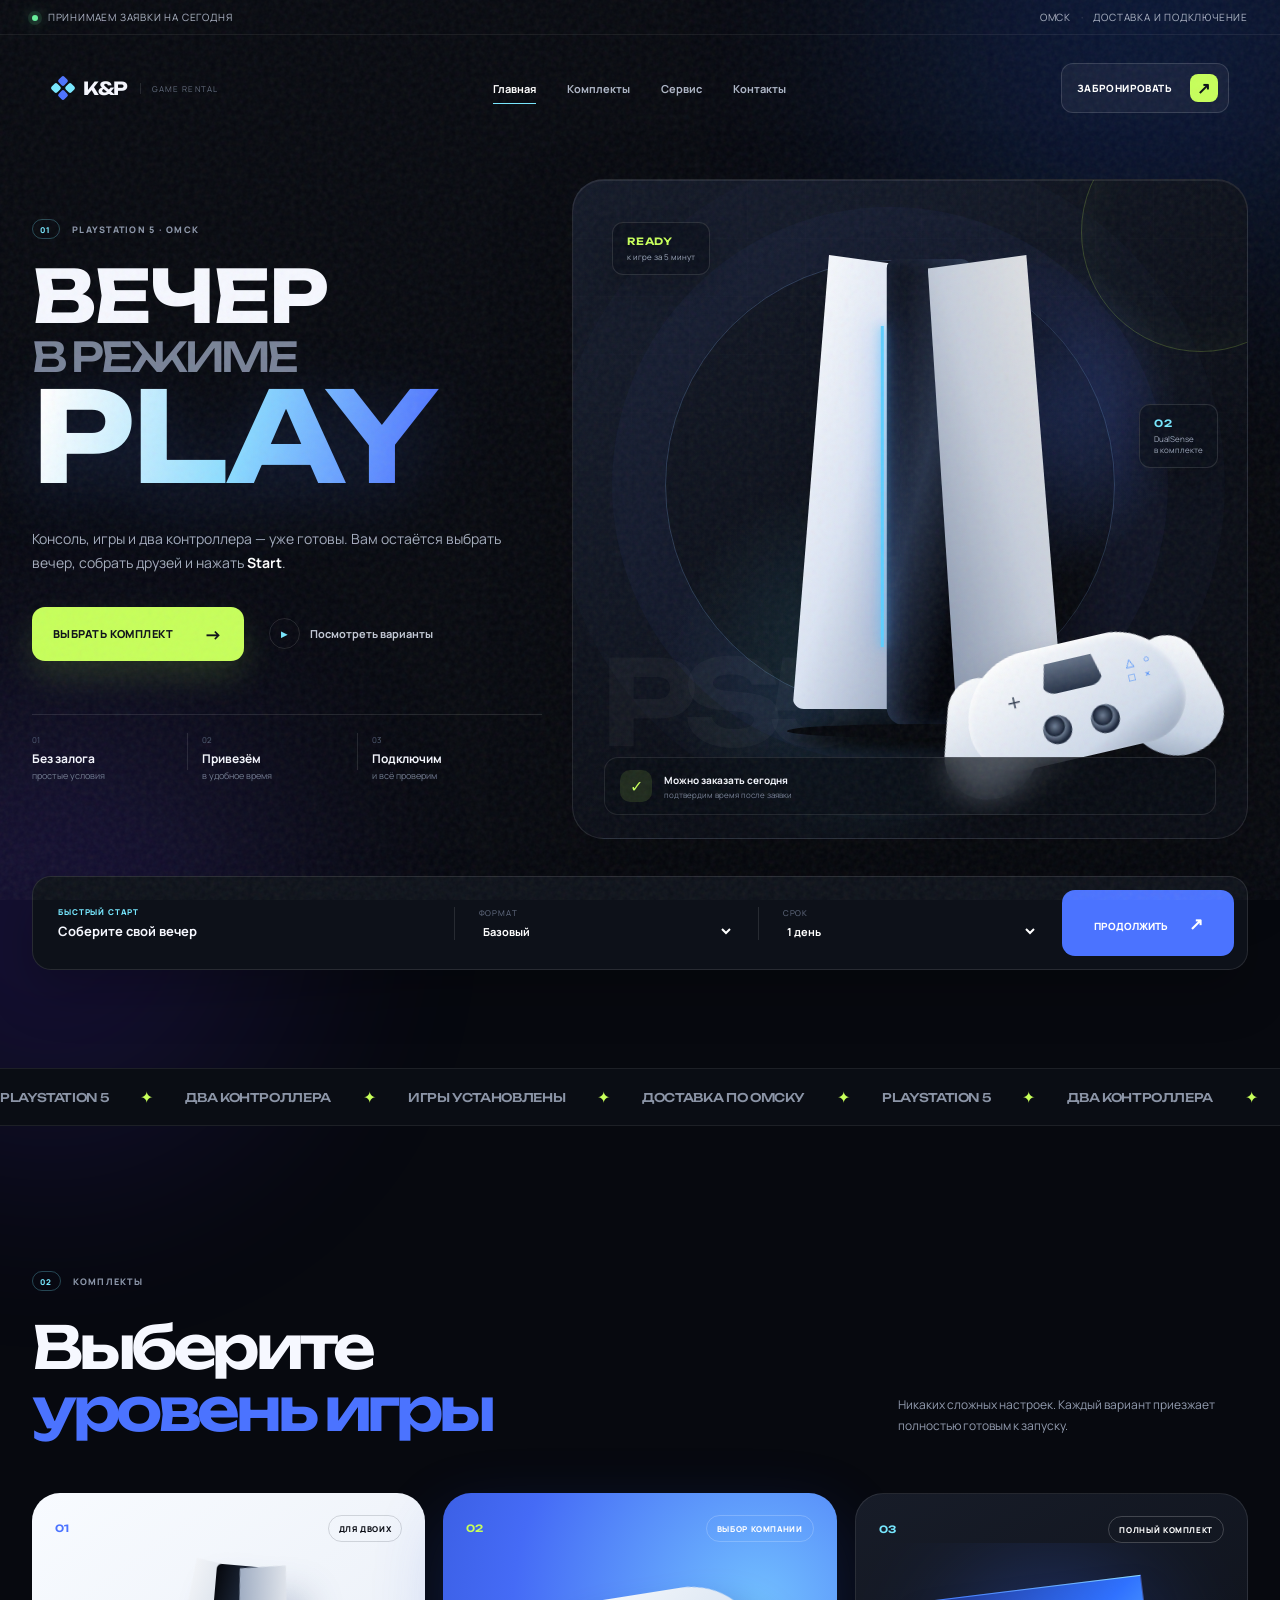
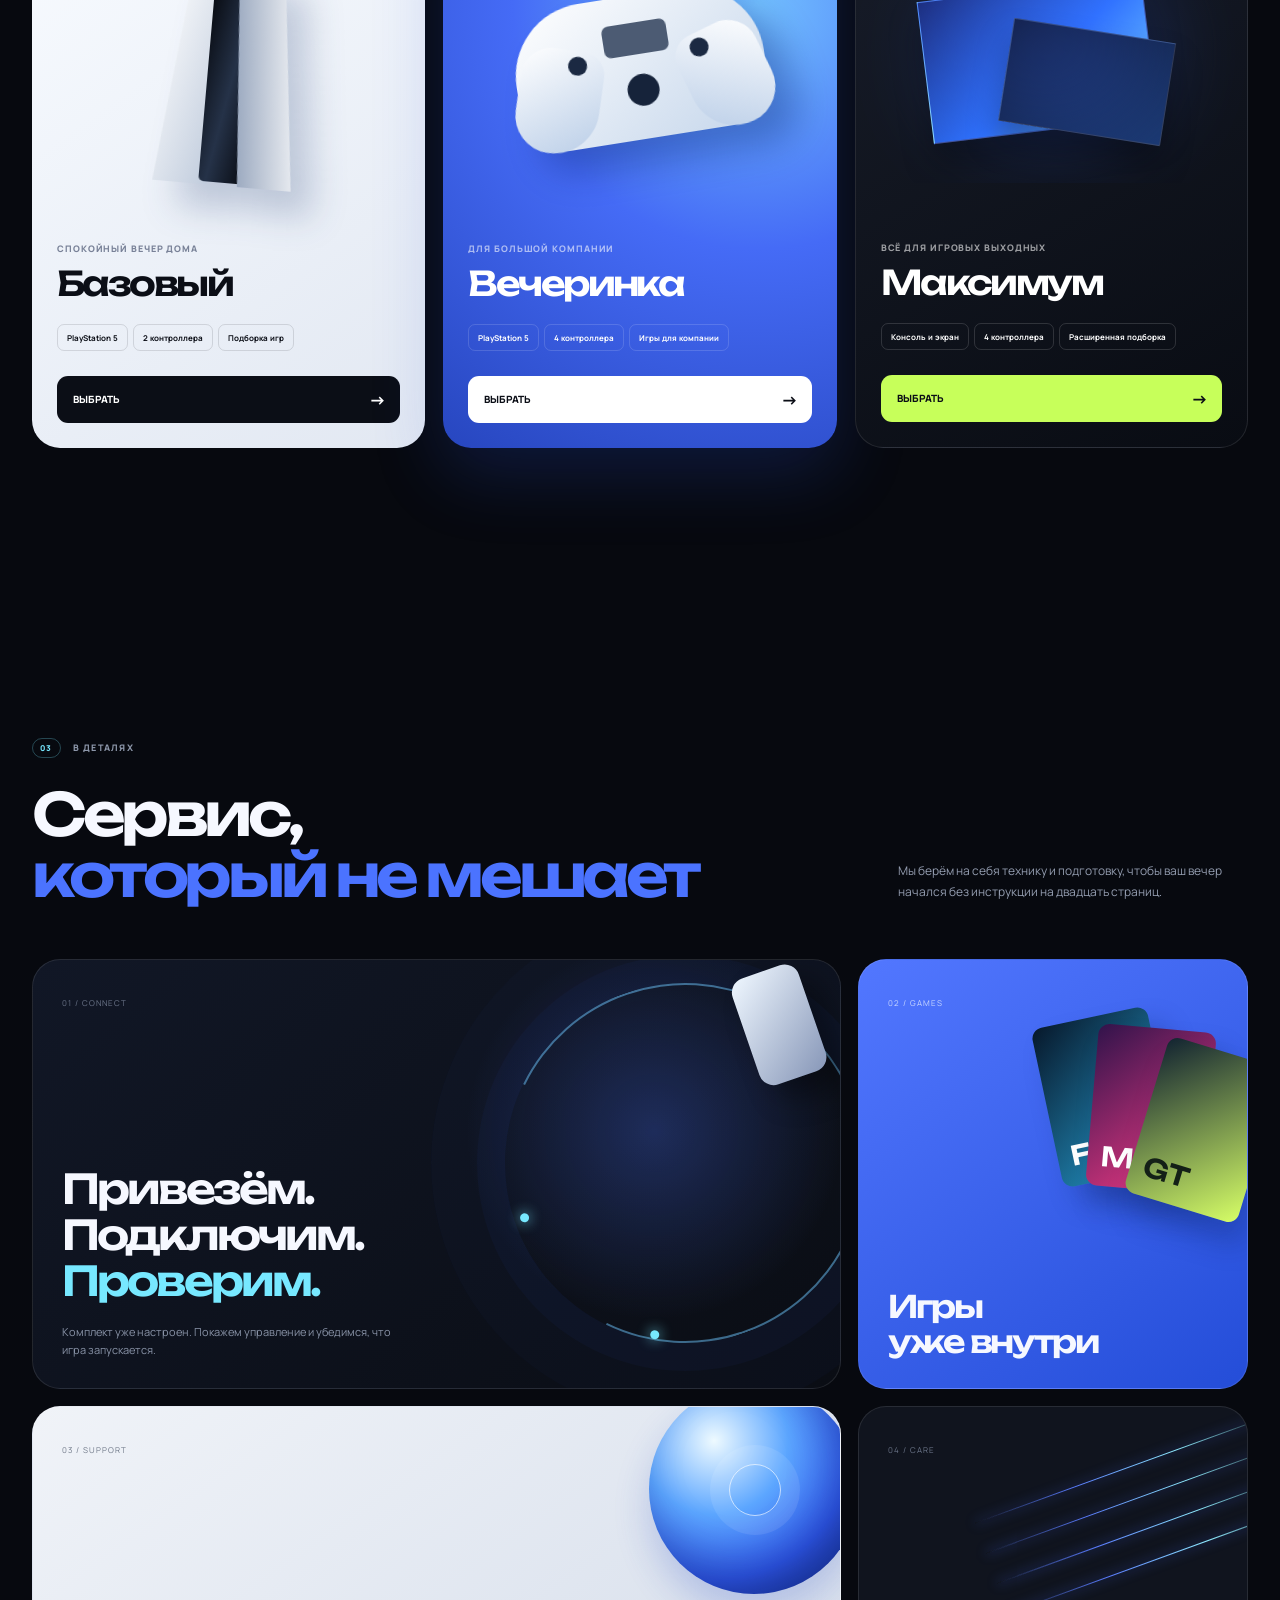
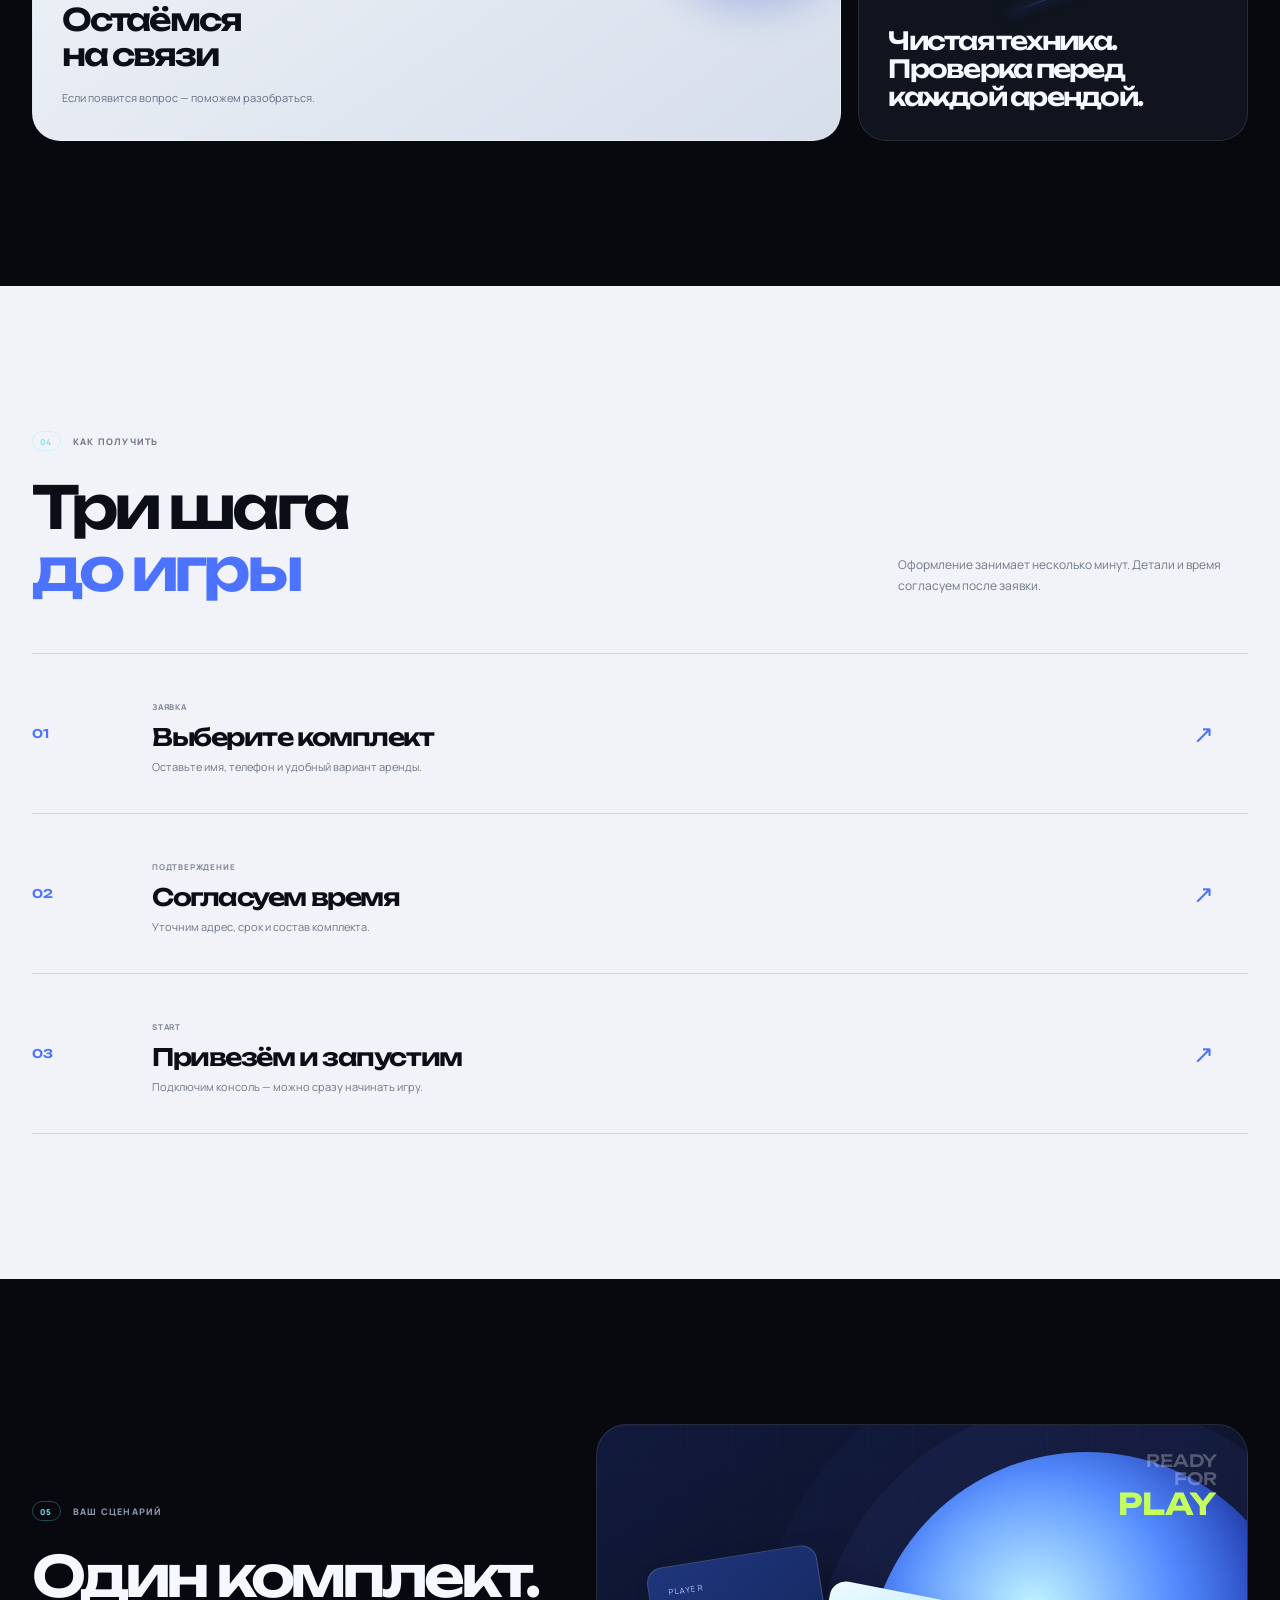
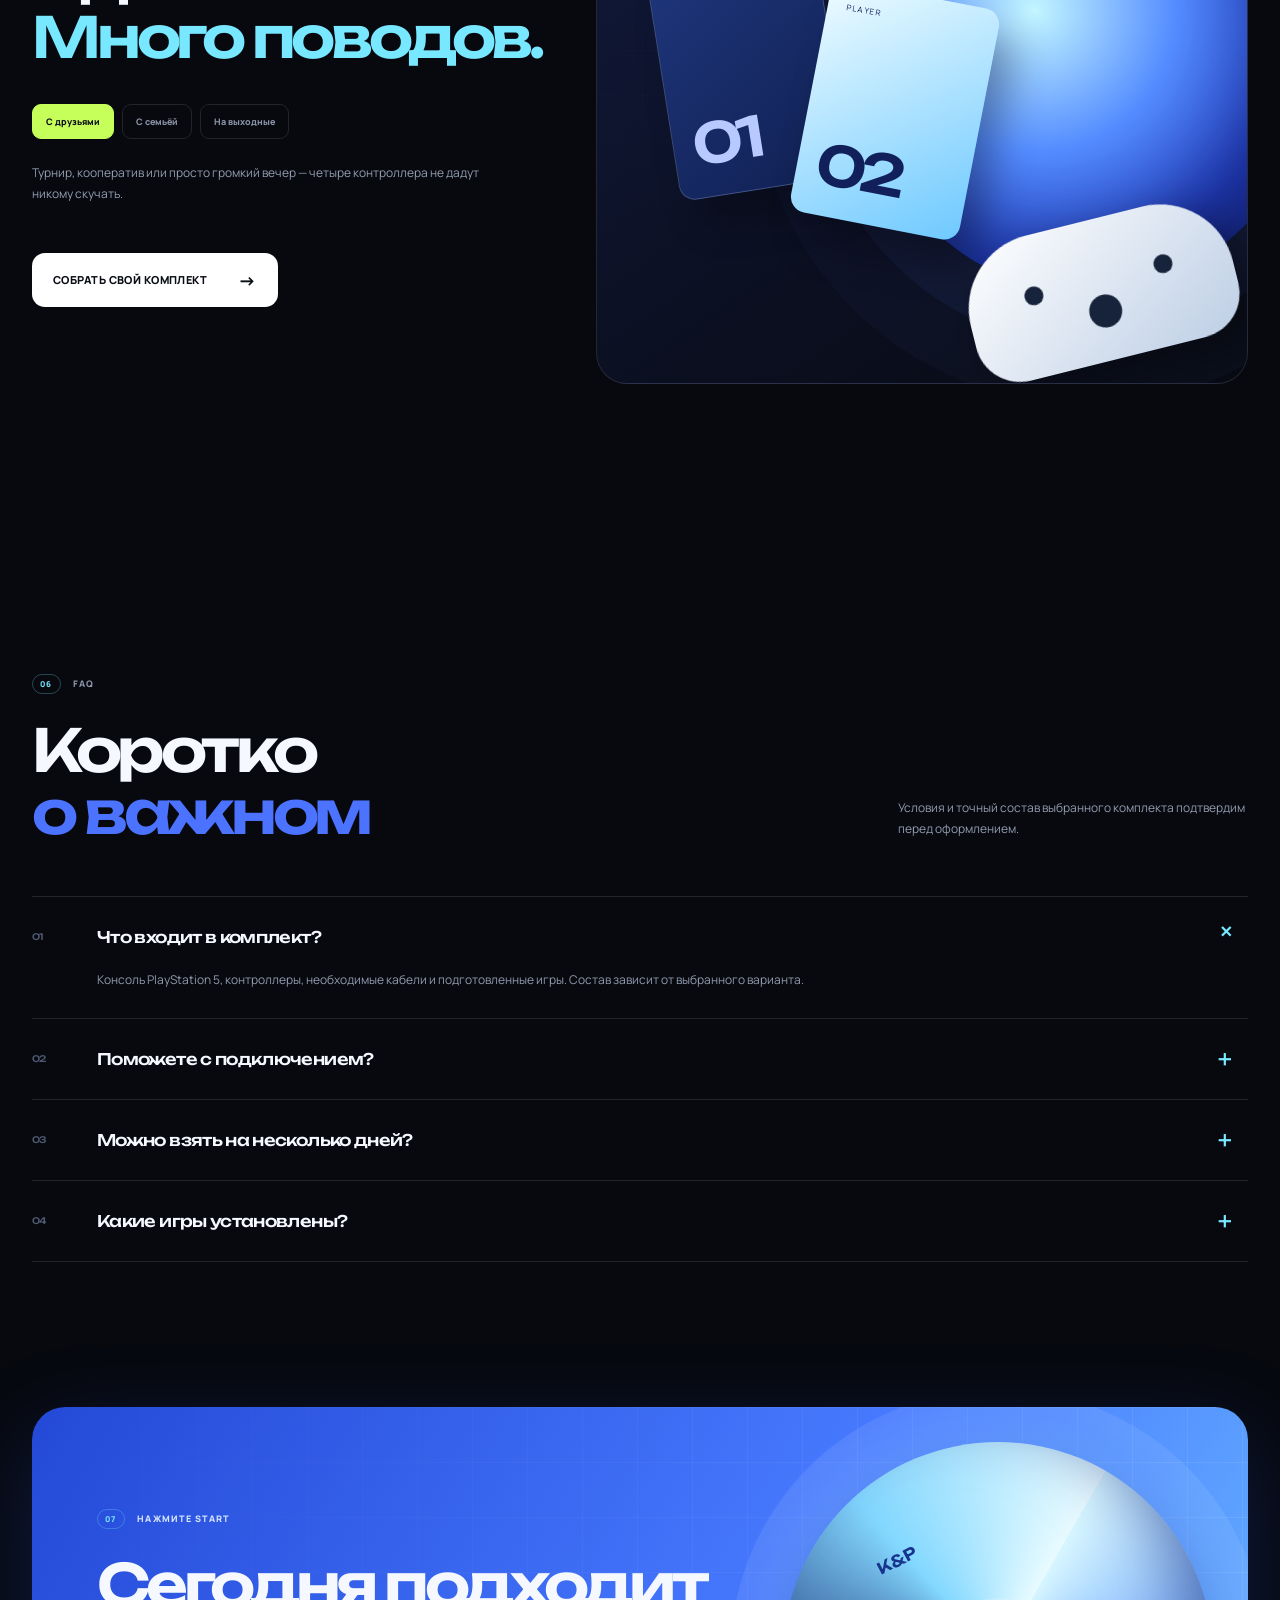
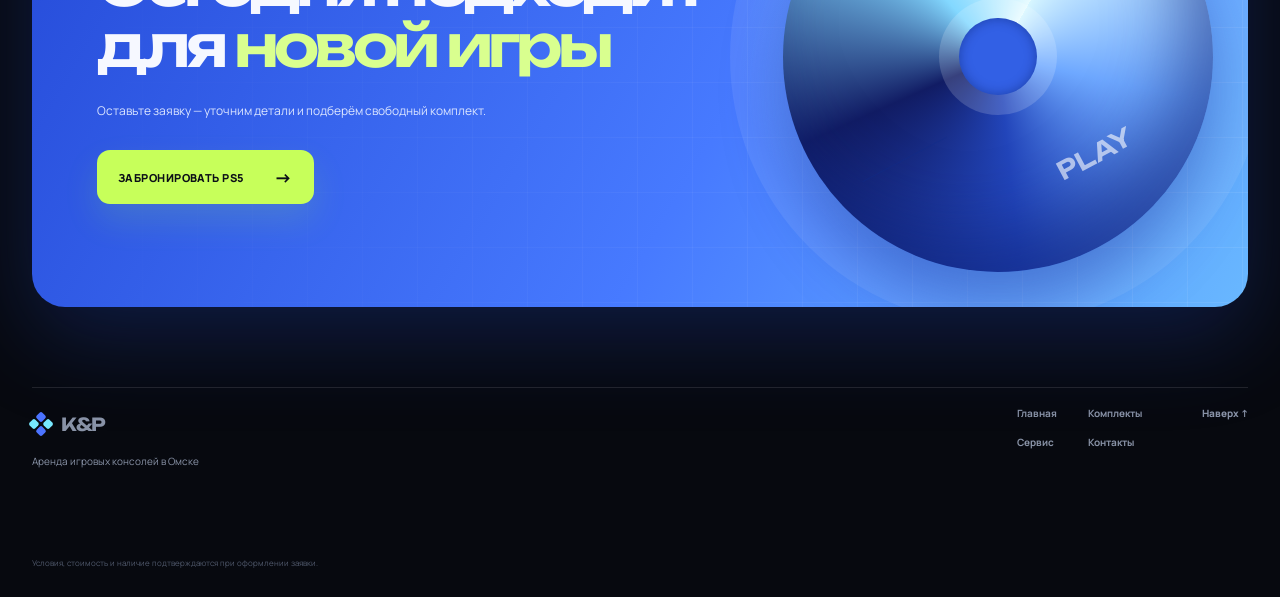
==== commit b1a55adf: "Redesign K&P as a four-page premium site" ====
--- a/index.html
+++ b/index.html
@@ -2,10 +2,11 @@
 <html lang="ru">
   <head>
     <meta charset="UTF-8" />
-    <meta name="viewport" content="width=device-width, initial-scale=1.0" />
+    <meta name="viewport" content="width=device-width, initial-scale=1" />
+    <meta name="theme-color" content="#07090f" />
     <meta
       name="description"
-      content="K&P — аренда PlayStation 5 в Омске с доставкой в удобное время."
+      content="K&P — аренда PlayStation 5 в Омске. Привезём, подключим и подготовим всё для игры."
     />
     <title>K&P — аренда PlayStation 5 в Омске</title>
     <link rel="preconnect" href="https://fonts.googleapis.com" />
@@ -16,176 +17,264 @@
     />
     <link rel="stylesheet" href="styles.css" />
   </head>
-  <body>
-    <div class="page-noise" aria-hidden="true"></div>
-    <header class="site-header">
-      <a class="brand" href="#top" aria-label="K&P — на главную">
-        <span class="brand-mark"><i></i><i></i><i></i><i></i></span>
-        <span>K&P</span>
+  <body data-page="home">
+    <a class="skip-link" href="#content">Перейти к содержанию</a>
+    <div class="ambient ambient-one" aria-hidden="true"></div>
+    <div class="ambient ambient-two" aria-hidden="true"></div>
+
+    <div class="topline">
+      <div class="shell topline-inner">
+        <p><span class="live-dot"></span> Принимаем заявки на сегодня</p>
+        <p>Омск <span>·</span> Доставка и подключение</p>
+      </div>
+    </div>
+
+    <header class="site-header shell" data-header>
+      <a class="brand" href="index.html" aria-label="K&P — на главную">
+        <span class="brand-symbol" aria-hidden="true"><i></i><i></i><i></i><i></i></span>
+        <span class="brand-name">K&P</span>
+        <small>game rental</small>
       </a>
       <nav class="main-nav" aria-label="Главная навигация">
-        <a href="#sets">Комплекты</a>
-        <a href="#how-it-works">Как это работает</a>
-        <a href="#faq">Вопросы</a>
+        <a href="index.html" data-nav="home">Главная</a>
+        <a href="sets.html" data-nav="sets">Комплекты</a>
+        <a href="service.html" data-nav="service">Сервис</a>
+        <a href="contacts.html" data-nav="contacts">Контакты</a>
       </nav>
-      <button class="header-action" type="button" data-open-modal>Выбрать комплект <span>↗</span></button>
+      <button class="menu-toggle" type="button" aria-label="Открыть меню" aria-expanded="false" data-menu-toggle><i></i><i></i></button>
+      <button class="nav-cta" type="button" data-open-modal>
+        <span>Забронировать</span><b>↗</b>
+      </button>
     </header>
 
-    <main id="top">
-      <section class="hero section-shell">
-        <div class="hero-copy">
-          <p class="eyebrow"><span class="eyebrow-dot"></span> Омск · доставим сегодня</p>
-          <h1>Вечер, который<br /><em>хочется</em> повторить</h1>
-          <p class="hero-lead">Аренда PlayStation&nbsp;5 для дома, вечеринок и больших игровых выходных. Соберём комплект под ваш план.</p>
+    <main id="content">
+      <section class="hero shell" id="top">
+        <div class="hero-copy reveal">
+          <p class="eyebrow"><span>01</span> PlayStation 5 · Омск</p>
+          <h1><span>Вечер</span><strong>в режиме</strong><em>PLAY</em></h1>
+          <p class="hero-lead">
+            Консоль, игры и два контроллера — уже готовы. Вам остаётся выбрать вечер,
+            собрать друзей и нажать <b>Start</b>.
+          </p>
           <div class="hero-actions">
-            <button class="button button-primary" type="button" data-open-modal>Арендовать PS5 <span>→</span></button>
-            <a class="button button-ghost" href="#sets">Смотреть комплекты</a>
-          </div>
-          <dl class="hero-facts">
-            <div><dt>60 мин.</dt><dd>средняя доставка</dd></div>
-            <div><dt>4.9 / 5</dt><dd>оценка клиентов</dd></div>
-            <div><dt>7 дней</dt><dd>в неделю на связи</dd></div>
-          </dl>
-        </div>
-
-        <div class="hero-art" aria-label="Игровая консоль и контроллер">
-          <div class="orb orb-one"></div>
-          <div class="orb orb-two"></div>
-          <div class="hero-note note-top"><span>01</span> Новая консоль<br />в идеальном состоянии</div>
-          <div class="hero-note note-bottom"><span>02</span> 2 джойстика<br />уже в комплекте</div>
+            <button class="button button-accent" type="button" data-open-modal>
+              Выбрать комплект <span>→</span>
+            </button>
+            <a class="text-link" href="#sets"><i>▶</i> Посмотреть варианты</a>
+          </div>
+          <ul class="hero-points" aria-label="Что входит в сервис">
+            <li><span>01</span><b>Без залога</b><small>простые условия</small></li>
+            <li><span>02</span><b>Привезём</b><small>в удобное время</small></li>
+            <li><span>03</span><b>Подключим</b><small>и всё проверим</small></li>
+          </ul>
+        </div>
+
+        <div class="hero-stage reveal reveal-delay" aria-label="PlayStation 5 и контроллер">
+          <div class="stage-grid" aria-hidden="true"></div>
+          <div class="orbit orbit-a" aria-hidden="true"></div>
+          <div class="orbit orbit-b" aria-hidden="true"></div>
+          <div class="stage-label label-top"><span>READY</span><small>к игре за 5 минут</small></div>
+          <div class="stage-label label-side"><span>02</span><small>DualSense<br />в комплекте</small></div>
           <div class="console" aria-hidden="true">
-            <div class="console-wing wing-left"></div>
+            <div class="console-shadow"></div>
+            <div class="console-wing console-wing-left"></div>
             <div class="console-core"></div>
-            <div class="console-wing wing-right"></div>
+            <div class="console-wing console-wing-right"></div>
+            <div class="console-light"></div>
             <div class="console-base"></div>
-            <div class="console-light"></div>
           </div>
           <div class="controller" aria-hidden="true">
-            <div class="controller-grip grip-left"></div>
-            <div class="controller-grip grip-right"></div>
-            <div class="controller-body"></div>
-            <span class="controller-pad">＋</span>
-            <span class="controller-stick stick-left"></span>
-            <span class="controller-stick stick-right"></span>
-            <span class="controller-buttons">△<br />○</span>
-          </div>
-          <div class="art-caption"><span>Собрано для игры</span><b>PS5</b></div>
-        </div>
-      </section>
-
-      <section class="trust-strip section-shell" aria-label="Преимущества сервиса">
-        <p>Без залога</p><span></span><p>Привезём и подключим</p><span></span><p>Игры уже установлены</p><span></span><p>Поддержка весь вечер</p>
-      </section>
-
-      <section class="sets section-shell" id="sets">
-        <div class="section-heading">
-          <div><p class="eyebrow">Комплекты</p><h2>Выберите ваш<br /><em>формат игры</em></h2></div>
-          <p>В каждом комплекте — консоль, два беспроводных контроллера и всё необходимое для старта.</p>
-        </div>
-        <div class="set-grid">
-          <article class="set-card set-card-featured">
-            <span class="card-number">01</span>
-            <p class="set-kicker">Для уютного вечера</p>
-            <h3>Базовый</h3>
-            <p class="set-copy">PS5, два джойстика и подборка хитов для двоих.</p>
-            <div class="set-footer"><strong>от 1 490 ₽ <small>/ сутки</small></strong><button type="button" aria-label="Выбрать базовый комплект" data-open-modal>→</button></div>
-            <div class="mini-console basic-console" aria-hidden="true"><i></i><b></b></div>
-          </article>
-          <article class="set-card dark-card">
-            <span class="card-number">02</span>
-            <p class="set-kicker">Для компании</p>
-            <h3>Вечеринка</h3>
-            <p class="set-copy">Четыре джойстика, экран и игры, в которые хочется играть вместе.</p>
-            <div class="set-footer"><strong>от 2 490 ₽ <small>/ сутки</small></strong><button type="button" aria-label="Выбрать комплект для вечеринки" data-open-modal>→</button></div>
-            <div class="mini-controller" aria-hidden="true"><i></i><i></i><b></b></div>
-          </article>
-          <article class="set-card wide-card">
-            <span class="card-number">03</span>
-            <p class="set-kicker">На выходные</p>
-            <h3>Максимум</h3>
-            <p class="set-copy">Большой экран, PS5 и четыре джойстика — чтобы не думать о деталях.</p>
-            <div class="set-footer"><strong>от 3 490 ₽ <small>/ сутки</small></strong><button type="button" aria-label="Выбрать максимальный комплект" data-open-modal>→</button></div>
-            <div class="screen-glow" aria-hidden="true"></div>
-          </article>
-        </div>
-      </section>
-
-      <section class="experience">
-        <div class="section-shell experience-inner">
-          <div class="experience-art" aria-hidden="true">
-            <div class="experience-rings"></div>
-            <div class="experience-card card-back">EA<br /><small>SPORTS</small></div>
-            <div class="experience-card card-front">FC<br /><small>24</small></div>
-            <div class="floating-ball"></div>
-          </div>
-          <div class="experience-copy">
-            <p class="eyebrow">Можно просто начать</p>
-            <h2>Игры уже ждут<br />вашего <em>первого хода</em></h2>
-            <p>Настроим консоль, расскажем, что включить, и оставим контакты поддержки. Никакой долгой подготовки — только игра.</p>
-            <ul class="check-list">
-              <li>Установленные популярные игры</li>
-              <li>Проверенное оборудование</li>
-              <li>Подсказки для первого запуска</li>
-            </ul>
-          </div>
-        </div>
-      </section>
-
-      <section class="steps section-shell" id="how-it-works">
-        <div class="section-heading compact-heading"><div><p class="eyebrow">Как это работает</p><h2>От выбора<br />до <em>старта</em></h2></div></div>
-        <ol class="steps-list">
-          <li><span>01</span><div><h3>Оставляете заявку</h3><p>Выбираете комплект и удобное время доставки.</p></div><b>↗</b></li>
-          <li><span>02</span><div><h3>Мы всё готовим</h3><p>Проверяем технику и собираем игры под ваш вечер.</p></div><b>↗</b></li>
-          <li><span>03</span><div><h3>Играете</h3><p>Привозим, подключаем и остаёмся на связи.</p></div><b>↗</b></li>
-        </ol>
-      </section>
-
-      <section class="quote-section section-shell">
-        <div class="quote-mark">“</div>
-        <blockquote>Привезли быстрее, чем успели заказать пиццу. Подключили, показали игры — вечер получился именно таким, как планировали.</blockquote>
-        <div class="quote-author"><span class="avatar">А</span><div><strong>Анна В.</strong><small>Аренда «Вечеринка»</small></div><span class="quote-rating">★★★★★</span></div>
-      </section>
-
-      <section class="faq section-shell" id="faq">
-        <div class="section-heading"><div><p class="eyebrow">Вопросы</p><h2>Всё легко<br />и <em>прозрачно</em></h2></div><p>Не нашли ответ? Оставьте заявку — поможем подобрать оптимальный комплект.</p></div>
-        <div class="faq-list">
-          <details open><summary>Что входит в аренду?<span>+</span></summary><p>Консоль PS5, два беспроводных контроллера, кабели для подключения и подборка игр. Для некоторых комплектов добавляются экран и дополнительные контроллеры.</p></details>
-          <details><summary>Нужен ли залог?<span>+</span></summary><p>Условия аренды подтверждаем при оформлении заявки: заранее сообщаем полную стоимость и всё, что потребуется для получения комплекта.</p></details>
-          <details><summary>Можно ли заказать на несколько дней?<span>+</span></summary><p>Да. Укажите даты в заявке, и мы подберём выгодный вариант для выходных или длительного проката.</p></details>
-          <details><summary>Поможете с подключением?<span>+</span></summary><p>Да, доставим комплект, подключим его и проверим, что всё готово к игре.</p></details>
-        </div>
-      </section>
-
-      <section class="final-cta section-shell">
-        <div class="final-cta-inner">
-          <p class="eyebrow">Сегодня — лучший повод</p>
-          <h2>Ваш игровой<br /><em>вечер начинается</em></h2>
-          <button class="button button-light" type="button" data-open-modal>Выбрать комплект <span>→</span></button>
-          <div class="cta-sphere" aria-hidden="true"></div>
-          <div class="cta-controller" aria-hidden="true"><i></i><i></i><b></b></div>
-        </div>
+            <div class="controller-handle handle-left"></div>
+            <div class="controller-handle handle-right"></div>
+            <div class="controller-shell"></div>
+            <span class="d-pad">＋</span>
+            <span class="stick stick-one"></span>
+            <span class="stick stick-two"></span>
+            <span class="shape-buttons">△ ○<br />□ ×</span>
+            <span class="touchpad"></span>
+          </div>
+          <div class="stage-word" aria-hidden="true">PS5</div>
+          <div class="availability">
+            <span class="availability-icon">✓</span>
+            <p><b>Можно заказать сегодня</b><small>подтвердим время после заявки</small></p>
+          </div>
+        </div>
+
+        <div class="booking-bar reveal">
+          <div class="booking-intro"><span>Быстрый старт</span><b>Соберите свой вечер</b></div>
+          <label><span>Формат</span><select id="quick-set" aria-label="Выберите формат"><option value="Базовый">Базовый</option><option value="Вечеринка">Вечеринка</option><option value="Максимум">Максимум</option></select></label>
+          <label><span>Срок</span><select id="quick-duration" aria-label="Выберите срок"><option>1 день</option><option>2 дня</option><option>Все выходные</option></select></label>
+          <button type="button" class="booking-submit" data-open-modal data-from-quick>Продолжить <span>↗</span></button>
+        </div>
+      </section>
+
+      <section class="ticker" aria-label="Преимущества аренды">
+        <div class="ticker-track">
+          <span>PLAYSTATION 5</span><i>✦</i><span>ДВА КОНТРОЛЛЕРА</span><i>✦</i><span>ИГРЫ УСТАНОВЛЕНЫ</span><i>✦</i><span>ДОСТАВКА ПО ОМСКУ</span><i>✦</i>
+          <span aria-hidden="true">PLAYSTATION 5</span><i aria-hidden="true">✦</i><span aria-hidden="true">ДВА КОНТРОЛЛЕРА</span><i aria-hidden="true">✦</i><span aria-hidden="true">ИГРЫ УСТАНОВЛЕНЫ</span><i aria-hidden="true">✦</i><span aria-hidden="true">ДОСТАВКА ПО ОМСКУ</span><i aria-hidden="true">✦</i>
+        </div>
+      </section>
+
+      <section class="packages shell section-space" id="sets">
+        <header class="section-heading reveal">
+          <div><p class="eyebrow"><span>02</span> Комплекты</p><h2>Выберите<br /><em>уровень игры</em></h2></div>
+          <p>Никаких сложных настроек. Каждый вариант приезжает полностью готовым к запуску.</p>
+        </header>
+
+        <div class="package-grid">
+          <article class="package-card package-white reveal">
+            <div class="package-top"><span class="package-index">01</span><span class="package-tag">для двоих</span></div>
+            <div class="package-visual mini-visual-one" aria-hidden="true"><div class="mini-ps"><i></i><b></b><em></em></div></div>
+            <div class="package-content">
+              <p>Спокойный вечер дома</p><h3>Базовый</h3>
+              <ul><li>PlayStation 5</li><li>2 контроллера</li><li>Подборка игр</li></ul>
+              <button type="button" data-open-modal data-package="Базовый">Выбрать <span>→</span></button>
+            </div>
+          </article>
+
+          <article class="package-card package-blue reveal reveal-delay">
+            <div class="package-top"><span class="package-index">02</span><span class="package-tag">выбор компании</span></div>
+            <div class="package-visual mini-visual-two" aria-hidden="true"><div class="mini-pad"><i></i><i></i><b></b><em></em></div></div>
+            <div class="package-content">
+              <p>Для большой компании</p><h3>Вечеринка</h3>
+              <ul><li>PlayStation 5</li><li>4 контроллера</li><li>Игры для компании</li></ul>
+              <button type="button" data-open-modal data-package="Вечеринка">Выбрать <span>→</span></button>
+            </div>
+          </article>
+
+          <article class="package-card package-dark reveal reveal-delay-two">
+            <div class="package-top"><span class="package-index">03</span><span class="package-tag">полный комплект</span></div>
+            <div class="package-visual mini-visual-three" aria-hidden="true">
+              <span class="screen-one"></span><span class="screen-two"></span><span class="screen-glow"></span>
+            </div>
+            <div class="package-content">
+              <p>Всё для игровых выходных</p><h3>Максимум</h3>
+              <ul><li>Консоль и экран</li><li>4 контроллера</li><li>Расширенная подборка</li></ul>
+              <button type="button" data-open-modal data-package="Максимум">Выбрать <span>→</span></button>
+            </div>
+          </article>
+        </div>
+      </section>
+
+      <section class="benefits shell section-space" id="benefits">
+        <header class="section-heading reveal">
+          <div><p class="eyebrow"><span>03</span> В деталях</p><h2>Сервис,<br /><em>который не мешает</em></h2></div>
+          <p>Мы берём на себя технику и подготовку, чтобы ваш вечер начался без инструкции на двадцать страниц.</p>
+        </header>
+
+        <div class="bento-grid">
+          <article class="bento bento-large reveal">
+            <span class="bento-number">01 / CONNECT</span>
+            <div class="bento-copy"><h3>Привезём.<br />Подключим.<br /><em>Проверим.</em></h3><p>Комплект уже настроен. Покажем управление и убедимся, что игра запускается.</p></div>
+            <div class="cable-art" aria-hidden="true"><i></i><b></b><em></em></div>
+          </article>
+          <article class="bento bento-games reveal reveal-delay">
+            <span class="bento-number">02 / GAMES</span>
+            <h3>Игры<br />уже внутри</h3>
+            <div class="game-stack" aria-hidden="true"><i>FC</i><i>MK</i><i>GT</i></div>
+          </article>
+          <article class="bento bento-support reveal">
+            <span class="bento-number">03 / SUPPORT</span>
+            <div class="support-orb" aria-hidden="true"><i></i></div>
+            <h3>Остаёмся<br />на связи</h3><p>Если появится вопрос — поможем разобраться.</p>
+          </article>
+          <article class="bento bento-clean reveal reveal-delay">
+            <span class="bento-number">04 / CARE</span>
+            <h3>Чистая техника.<br />Проверка перед<br />каждой арендой.</h3>
+            <div class="care-lines" aria-hidden="true"><i></i><i></i><i></i><i></i></div>
+          </article>
+        </div>
+      </section>
+
+      <section class="steps-section" id="steps">
+        <div class="shell section-space">
+          <header class="section-heading section-heading-light reveal">
+            <div><p class="eyebrow"><span>04</span> Как получить</p><h2>Три шага<br /><em>до игры</em></h2></div>
+            <p>Оформление занимает несколько минут. Детали и время согласуем после заявки.</p>
+          </header>
+          <ol class="step-list">
+            <li class="reveal"><span class="step-index">01</span><div><small>Заявка</small><h3>Выберите комплект</h3><p>Оставьте имя, телефон и удобный вариант аренды.</p></div><b>↗</b></li>
+            <li class="reveal"><span class="step-index">02</span><div><small>Подтверждение</small><h3>Согласуем время</h3><p>Уточним адрес, срок и состав комплекта.</p></div><b>↗</b></li>
+            <li class="reveal"><span class="step-index">03</span><div><small>Start</small><h3>Привезём и запустим</h3><p>Подключим консоль — можно сразу начинать игру.</p></div><b>↗</b></li>
+          </ol>
+        </div>
+      </section>
+
+      <section class="game-night shell section-space reveal">
+        <div class="night-copy">
+          <p class="eyebrow"><span>05</span> Ваш сценарий</p>
+          <h2>Один комплект.<br /><em>Много поводов.</em></h2>
+          <div class="scenario-tabs" role="tablist" aria-label="Сценарии аренды">
+            <button class="is-active" type="button" role="tab" aria-selected="true" data-scenario="friends">С друзьями</button>
+            <button type="button" role="tab" aria-selected="false" data-scenario="family">С семьёй</button>
+            <button type="button" role="tab" aria-selected="false" data-scenario="weekend">На выходные</button>
+          </div>
+          <p class="scenario-copy" data-scenario-copy>Турнир, кооператив или просто громкий вечер — четыре контроллера не дадут никому скучать.</p>
+          <button class="button button-light" type="button" data-open-modal>Собрать свой комплект <span>→</span></button>
+        </div>
+        <div class="night-art" aria-hidden="true">
+          <div class="night-sun"></div>
+          <div class="night-card card-a"><span>PLAYER</span><b>01</b></div>
+          <div class="night-card card-b"><span>PLAYER</span><b>02</b></div>
+          <div class="night-pad"><i></i><i></i><b></b></div>
+          <div class="night-caption">READY<br />FOR<br /><strong>PLAY</strong></div>
+        </div>
+      </section>
+
+      <section class="faq shell section-space" id="faq">
+        <header class="section-heading reveal">
+          <div><p class="eyebrow"><span>06</span> FAQ</p><h2>Коротко<br /><em>о важном</em></h2></div>
+          <p>Условия и точный состав выбранного комплекта подтвердим перед оформлением.</p>
+        </header>
+        <div class="faq-list reveal">
+          <details open><summary><span>01</span>Что входит в комплект?<b>+</b></summary><p>Консоль PlayStation 5, контроллеры, необходимые кабели и подготовленные игры. Состав зависит от выбранного варианта.</p></details>
+          <details><summary><span>02</span>Поможете с подключением?<b>+</b></summary><p>Да. Доставим оборудование, подключим его к экрану и проверим запуск.</p></details>
+          <details><summary><span>03</span>Можно взять на несколько дней?<b>+</b></summary><p>Да. Укажите желаемый срок в заявке — подберём подходящий вариант.</p></details>
+          <details><summary><span>04</span>Какие игры установлены?<b>+</b></summary><p>Подборка может меняться. Расскажите, что вам нравится, и мы уточним доступные игры перед арендой.</p></details>
+        </div>
+      </section>
+
+      <section class="final-cta shell reveal">
+        <div class="final-copy">
+          <p class="eyebrow"><span>07</span> Нажмите Start</p>
+          <h2>Сегодня подходит<br />для <em>новой игры</em></h2>
+          <p>Оставьте заявку — уточним детали и подберём свободный комплект.</p>
+          <button class="button button-accent" type="button" data-open-modal>Забронировать PS5 <span>→</span></button>
+        </div>
+        <div class="final-disc" aria-hidden="true"><span>K&P</span><i></i><b>PLAY</b></div>
       </section>
     </main>
 
-    <footer class="site-footer section-shell">
-      <a class="brand" href="#top"><span class="brand-mark"><i></i><i></i><i></i><i></i></span><span>K&P</span></a>
-      <p>Аренда игровых консолей в Омске</p>
-      <a href="#top">Наверх ↑</a>
+    <footer class="site-footer shell">
+      <div class="footer-brand"><a class="brand" href="index.html"><span class="brand-symbol"><i></i><i></i><i></i><i></i></span><span class="brand-name">K&P</span></a><p>Аренда игровых консолей в Омске</p></div>
+      <nav aria-label="Навигация в подвале"><a href="index.html">Главная</a><a href="sets.html">Комплекты</a><a href="service.html">Сервис</a><a href="contacts.html">Контакты</a></nav>
+      <a class="to-top" href="#top">Наверх ↑</a>
+      <p class="footer-note">Условия, стоимость и наличие подтверждаются при оформлении заявки.</p>
     </footer>
 
-    <dialog class="booking-modal" aria-labelledby="modal-title">
+    <dialog class="booking-modal" aria-labelledby="booking-title">
       <button class="modal-close" type="button" aria-label="Закрыть форму" data-close-modal>×</button>
-      <p class="eyebrow">Заявка на аренду</p>
-      <h2 id="modal-title">Подберём комплект<br /><em>под ваш вечер</em></h2>
+      <div class="modal-index">K&P / BOOKING</div>
+      <p class="eyebrow"><span>01</span> Заявка на аренду</p>
+      <h2 id="booking-title">Ваш вечер<br /><em>начинается здесь</em></h2>
       <form id="booking-form">
-        <label>Ваше имя<input name="name" autocomplete="name" placeholder="Как к вам обращаться" required /></label>
-        <label>Телефон<input name="phone" inputmode="tel" autocomplete="tel" placeholder="+7 (___) ___-__-__" required /></label>
-        <label>Комплект<select name="set"><option>Базовый</option><option>Вечеринка</option><option>Максимум</option></select></label>
-        <button class="button button-primary" type="submit">Отправить заявку <span>→</span></button>
+        <div class="form-row">
+          <label><span>Ваше имя</span><input name="name" autocomplete="name" placeholder="Как к вам обращаться" required /></label>
+          <label><span>Телефон</span><input name="phone" inputmode="tel" autocomplete="tel" placeholder="+7 (___) ___-__-__" required /></label>
+        </div>
+        <div class="form-row">
+          <label><span>Комплект</span><select name="package" id="modal-package"><option>Базовый</option><option>Вечеринка</option><option>Максимум</option></select></label>
+          <label><span>Срок</span><select name="duration" id="modal-duration"><option>1 день</option><option>2 дня</option><option>Все выходные</option></select></label>
+        </div>
+        <label><span>Комментарий</span><textarea name="comment" rows="3" placeholder="Дата, район или пожелания к играм"></textarea></label>
+        <button class="button button-accent" type="submit">Оставить заявку <span>→</span></button>
       </form>
-      <p class="form-note">Нажимая кнопку, вы соглашаетесь на обработку данных для связи по заявке.</p>
+      <p class="form-note">Форма не отправляет данные без подключённого канала приёма заявок.</p>
     </dialog>
-    <div class="toast" role="status" aria-live="polite">Заявка принята. Скоро свяжемся, чтобы уточнить детали.</div>
+
+    <div class="toast" role="status" aria-live="polite">
+      <span>✓</span><p><b>Форма работает</b><small>Для реальных заявок нужно подключить канал отправки.</small></p>
+    </div>
     <script src="script.js"></script>
   </body>
 </html>
--- a/styles.css
+++ b/styles.css
@@ -1,44 +1,79 @@
 :root {
-  --ink: #101320;
-  --muted: #62697a;
-  --blue: #2c6bff;
-  --deep: #0d1d55;
-  --line: rgba(16, 19, 32, .12);
-  --paper: #f5f6fb;
-  --white: #fff;
+  --bg: #07090f;
+  --surface: #0e121b;
+  --surface-2: #141a26;
+  --paper: #f4f6fa;
+  --ink: #f6f8ff;
+  --dark: #0b0e16;
+  --muted: #939caf;
+  --blue: #4b73ff;
+  --blue-2: #2550ed;
+  --cyan: #77e8ff;
+  --acid: #c7ff5a;
+  --line: rgba(255, 255, 255, 0.11);
+  --radius: 28px;
 }
 
 * { box-sizing: border-box; }
 html { scroll-behavior: smooth; }
-body { margin: 0; min-width: 320px; background: var(--paper); color: var(--ink); font-family: Manrope, Arial, sans-serif; }
-button, input, select { font: inherit; }
-button, a { -webkit-tap-highlight-color: transparent; }
-button { cursor: pointer; }
+body { margin: 0; min-width: 320px; overflow-x: hidden; background: var(--bg); color: var(--ink); font-family: Manrope, Arial, sans-serif; }
+body::before { content: ""; position: fixed; inset: 0; pointer-events: none; z-index: 100; opacity: .075; background-image: url("data:image/svg+xml,%3Csvg viewBox='0 0 180 180' xmlns='http://www.w3.org/2000/svg'%3E%3Cfilter id='n'%3E%3CfeTurbulence type='fractalNoise' baseFrequency='.94' numOctaves='3' stitchTiles='stitch'/%3E%3C/filter%3E%3Crect width='100%25' height='100%25' filter='url(%23n)' opacity='.9'/%3E%3C/svg%3E"); }
+button, input, select, textarea { font: inherit; }
+button, a, summary { -webkit-tap-highlight-color: transparent; }
+button, summary { cursor: pointer; }
 a { color: inherit; text-decoration: none; }
-.page-noise { position: fixed; inset: 0; pointer-events: none; z-index: 20; opacity: .16; background-image: url("data:image/svg+xml,%3Csvg viewBox='0 0 160 160' xmlns='http://www.w3.org/2000/svg'%3E%3Cfilter id='n'%3E%3CfeTurbulence type='fractalNoise' baseFrequency='.85' numOctaves='4' stitchTiles='stitch'/%3E%3C/filter%3E%3Crect width='100%25' height='100%25' filter='url(%23n)' opacity='.25'/%3E%3C/svg%3E"); }
-.section-shell, .site-header { width: min(1180px, calc(100% - 56px)); margin-inline: auto; }
-.site-header { height: 94px; display: flex; align-items: center; justify-content: space-between; position: relative; z-index: 5; }
-.brand { display: inline-flex; gap: 10px; align-items: center; font-family: Unbounded, sans-serif; font-size: 17px; font-weight: 700; letter-spacing: -1px; }
-.brand-mark { display: grid; grid-template-columns: repeat(2, 7px); gap: 2px; width: 16px; transform: rotate(45deg); }
-.brand-mark i { width: 7px; height: 7px; background: var(--blue); border-radius: 2px; }.brand-mark i:nth-child(2), .brand-mark i:nth-child(3) { background: var(--ink); }
-.main-nav { display: flex; align-items: center; gap: 30px; font-size: 13px; font-weight: 700; color: #4a5164; }.main-nav a:hover { color: var(--blue); }
-.header-action { border: 0; background: transparent; color: var(--ink); font-size: 13px; font-weight: 800; }.header-action span { color: var(--blue); padding-left: 7px; font-size: 17px; }
-.hero { display: grid; grid-template-columns: .98fr 1.02fr; min-height: 660px; align-items: center; padding: 48px 0 68px; gap: 25px; }
-.eyebrow { margin: 0 0 18px; color: var(--blue); text-transform: uppercase; letter-spacing: .12em; font-size: 10px; font-weight: 800; }.eyebrow-dot { display: inline-block; width: 7px; height: 7px; border-radius: 50%; background: #51da83; margin-right: 7px; box-shadow: 0 0 0 4px rgba(81,218,131,.13); }
-h1, h2, h3, p { margin-top: 0; } h1, h2, h3 { letter-spacing: -.065em; } h1, h2 { font-family: Unbounded, Manrope, sans-serif; font-weight: 600; } h1 { max-width: 620px; font-size: clamp(39px, 4.7vw, 69px); line-height: 1.06; margin-bottom: 25px; } h1 em, h2 em { color: var(--blue); font-style: normal; }
-.hero-lead { color: var(--muted); width: min(460px, 100%); font-size: 16px; line-height: 1.65; }.hero-actions { display: flex; flex-wrap: wrap; gap: 11px; margin-top: 31px; }
-.button { display: inline-flex; justify-content: center; align-items: center; gap: 18px; border-radius: 12px; padding: 15px 19px; font-size: 13px; font-weight: 800; border: 1px solid transparent; transition: transform .24s ease, background .24s ease, box-shadow .24s ease; }.button:hover { transform: translateY(-3px); }.button-primary { background: var(--blue); color: white; box-shadow: 0 11px 24px rgba(44,107,255,.22); }.button-primary:hover { background: #1558f7; }.button-primary span, .button-light span { font-size: 18px; }.button-ghost { background: rgba(255,255,255,.74); border-color: rgba(16,19,32,.1); color: var(--ink); }
-.hero-facts { display: flex; gap: clamp(20px, 4.2vw, 55px); margin: 62px 0 0; }.hero-facts div { display: grid; gap: 3px; }.hero-facts dt { font-size: 17px; font-weight: 800; letter-spacing: -.06em; }.hero-facts dd { color: var(--muted); margin: 0; font-size: 10px; }
-.hero-art { height: 570px; position: relative; overflow: hidden; border-radius: 32px; background: radial-gradient(circle at 78% 22%, #b3d7ff 0, rgba(179,215,255,0) 27%), radial-gradient(circle at 18% 80%, #8cb9ff 0, rgba(140,185,255,0) 34%), linear-gradient(135deg,#e8f0ff 0%,#f6f8ff 43%,#dceaff 100%); isolation: isolate; }.hero-art:after { content: ""; position: absolute; inset: 0; z-index: -1; background: linear-gradient(115deg, rgba(255,255,255,.32), transparent 45%); }.orb { position: absolute; border-radius: 50%; filter: blur(1px); }.orb-one { width: 280px; height: 280px; right: -80px; top: -72px; background: radial-gradient(circle at 30% 33%, #eaf7ff, #76adff 44%, #366fff); opacity: .82; }.orb-two { width: 190px; height: 190px; left: -57px; bottom: -55px; background: radial-gradient(circle at 35% 32%, #ecf8ff, #82b6ff 47%, #4080ed); opacity: .66; }
-.console { position: absolute; width: 219px; height: 405px; top: 72px; left: 50%; transform: translateX(-36%); z-index: 2; filter: drop-shadow(28px 33px 20px rgba(16,51,117,.25)); }.console-core { position: absolute; width: 65px; height: 389px; left: 77px; top: 0; background: linear-gradient(102deg,#070b15,#192334 36%,#05070e 76%); border-radius: 9px 9px 12px 12px; }.console-wing { position: absolute; width: 105px; height: 376px; top: 2px; background: linear-gradient(105deg,#fff,#cfdaf0 67%,#a5b3cc); }.wing-left { left: 6px; clip-path: polygon(28% 0,100% 3%, 80% 100%,0 100%); border-radius: 9px; }.wing-right { right: 4px; transform: scaleX(-1); clip-path: polygon(28% 0,100% 3%, 80% 100%,0 100%); border-radius: 9px; }.console-base { position: absolute; left: -8px; bottom: 0; width: 225px; height: 11px; border-radius: 50%; background: #0a1120; }.console-light { position: absolute; left: 72px; top: 74px; height: 260px; width: 3px; background: #4f9cff; box-shadow: 0 0 11px #55a3ff; z-index: 3; }
-.controller { position: absolute; width: 255px; height: 144px; bottom: 17px; right: 14px; z-index: 4; transform: rotate(-14deg); filter: drop-shadow(15px 17px 17px rgba(20,51,104,.24)); }.controller-body { position: absolute; background: linear-gradient(160deg,#fff 3%,#dbe7f9 83%); width: 195px; height: 100px; border-radius: 62px 62px 43px 43px; left: 30px; top: 12px; }.controller-grip { position: absolute; width: 84px; height: 103px; background: linear-gradient(145deg,#fff,#cfdbef); top: 28px; border-radius: 30px 18px 45px 35px; }.grip-left { left: 8px; transform: rotate(18deg); }.grip-right { right: 8px; transform: rotate(-18deg) scaleX(-1); }.controller-pad, .controller-buttons, .controller-stick { position: absolute; z-index: 2; color: #37445a; }.controller-pad { left: 66px; top: 37px; font-size: 19px; line-height: 19px; font-weight: 400; }.controller-buttons { right: 57px; top: 33px; font-size: 13px; line-height: 17px; color: #2169e9; }.controller-stick { height: 24px; width: 24px; border-radius: 50%; top: 70px; background: radial-gradient(circle at 45% 38%, #6a7687 2%,#162132 39%, #657284 43%,#243143 62%); }.stick-left { left: 94px; }.stick-right { right: 91px; }.hero-note { position: absolute; z-index: 5; padding: 9px 11px; width: 148px; background: rgba(255,255,255,.74); backdrop-filter: blur(9px); border: 1px solid rgba(255,255,255,.9); border-radius: 10px; color: #4b5669; font-size: 9px; line-height: 1.4; box-shadow: 0 10px 22px rgba(48,95,176,.09); }.hero-note span { display: block; color: var(--blue); font-size: 8px; margin-bottom: 3px; font-weight: 800; }.note-top { top: 65px; left: 30px; }.note-bottom { bottom: 68px; left: 35px; }.art-caption { position: absolute; right: 26px; top: 25px; z-index: 3; text-align: right; }.art-caption span { display: block; color: #607396; font-size: 9px; text-transform: uppercase; letter-spacing: .1em; }.art-caption b { font: 600 39px/1 Unbounded, sans-serif; letter-spacing: -.1em; color: rgba(35,97,204,.25); }
-.trust-strip { display: flex; justify-content: space-between; align-items: center; gap: 13px; padding: 23px 0; border-top: 1px solid var(--line); border-bottom: 1px solid var(--line); color: #333b4e; font-weight: 700; font-size: 12px; }.trust-strip p { margin: 0; }.trust-strip span { width: 4px; height: 4px; background: var(--blue); transform: rotate(45deg); }
-.sets { padding-top: 137px; padding-bottom: 140px; }.section-heading { display: flex; justify-content: space-between; gap: 50px; align-items: end; margin-bottom: 48px; }.section-heading > div { flex: 1; }.section-heading > p { width: 290px; margin: 0 0 5px; color: var(--muted); font-size: 13px; line-height: 1.7; }.section-heading h2 { font-size: clamp(32px, 3.8vw, 51px); line-height: 1.13; margin: 0; }.set-grid { display: grid; grid-template-columns: 1fr 1fr; gap: 18px; }.set-card { min-height: 340px; padding: 27px 28px 25px; border-radius: 24px; background: #fff; position: relative; overflow: hidden; display: flex; flex-direction: column; }.set-card-featured { background: linear-gradient(137deg,#e7f0ff,#f8faff 59%,#d2e4ff); }.dark-card { background: linear-gradient(135deg,#111a4c,#08102f); color: white; }.wide-card { grid-column: span 2; min-height: 260px; background: linear-gradient(105deg,#2373ff,#1865eb 50%,#8fc5ff); color: white; }.card-number { color: var(--blue); font: 600 11px Unbounded, sans-serif; }.dark-card .card-number, .wide-card .card-number { color: #a9d0ff; }.set-kicker { margin: 43px 0 9px; font-size: 10px; text-transform: uppercase; letter-spacing: .1em; color: #64718a; font-weight: 800; }.dark-card .set-kicker, .wide-card .set-kicker { color: #aac6ff; }.set-card h3 { margin: 0 0 7px; font-size: 33px; line-height: 1.1; }.set-copy { color: #657088; font-size: 12px; line-height: 1.55; max-width: 250px; }.dark-card .set-copy, .wide-card .set-copy { color: #cfddff; }.set-footer { display: flex; align-items: center; justify-content: space-between; gap: 15px; margin-top: auto; position: relative; z-index: 2; }.set-footer strong { font-size: 17px; letter-spacing: -.05em; }.set-footer small { color: #798399; font-weight: 500; font-size: 10px; }.dark-card .set-footer small, .wide-card .set-footer small { color: #c9d8ff; }.set-footer button { width: 39px; height: 39px; border-radius: 50%; background: var(--ink); color: #fff; border: 0; font-size: 19px; transition: transform .2s ease; }.set-footer button:hover { transform: rotate(45deg); }.dark-card .set-footer button { background: #fff; color: var(--ink); }.wide-card .set-footer button { background: white; color: var(--blue); }.mini-console { position: absolute; right: 32px; top: 37px; width: 106px; height: 196px; filter: drop-shadow(14px 13px 8px rgba(59,99,168,.22)); }.mini-console i,.mini-console b { display: block; position: absolute; height: 184px; top: 0; border-radius: 5px; }.mini-console i { left: 0; width: 50px; background: linear-gradient(105deg,#fff,#b7c5dc); clip-path: polygon(40% 0,100% 3%,77% 100%,0 100%); }.mini-console b { right: 0; width: 54px; background: linear-gradient(80deg,#08101f,#1f2b40); clip-path: polygon(0 0,75% 4%,100% 100%,23% 100%); }.mini-controller { position: absolute; top: 59px; right: 43px; height: 135px; width: 194px; border-radius: 70px 70px 47px 47px; background: linear-gradient(140deg,#fff,#bccce6); transform: rotate(-15deg); filter: drop-shadow(15px 15px 10px rgba(0,0,0,.22)); }.mini-controller i { position: absolute; width: 13px; height: 13px; border-radius: 50%; background: #1d2d4a; top: 43px; }.mini-controller i:first-child { left: 42px; }.mini-controller i:nth-child(2) { right: 38px; }.mini-controller b { position: absolute; height: 28px; width: 28px; border-radius: 50%; background: #182646; left: 82px; top: 58px; }.screen-glow { position: absolute; width: 49%; height: 92%; right: 0; top: 0; background: radial-gradient(circle at 76% 33%,rgba(255,255,255,.72),rgba(255,255,255,0) 41%), linear-gradient(135deg,transparent 35%,rgba(10,45,164,.48)); clip-path: polygon(32% 0,100% 0,100% 100%,0 100%); }
-.experience { background: #0d1d55; color: white; overflow: hidden; }.experience-inner { min-height: 540px; display: grid; grid-template-columns: 1fr .95fr; align-items: center; gap: 70px; }.experience-art { min-height: 500px; position: relative; }.experience-rings { position: absolute; width: 430px; height: 430px; border: 1px solid rgba(127,181,255,.35); border-radius: 50%; top: 60px; left: 21px; box-shadow: 0 0 0 42px rgba(82,145,255,.08),0 0 0 95px rgba(82,145,255,.06); }.experience-card { position: absolute; border-radius: 13px; width: 175px; height: 235px; padding: 25px; font: 600 41px/1 Unbounded,sans-serif; letter-spacing: -.11em; display: flex; flex-direction: column; justify-content: end; }.experience-card small { letter-spacing: .02em; font: 600 12px Manrope,sans-serif; }.card-back { left: 118px; top: 108px; transform: rotate(-13deg); color: #a8cffd; border: 1px solid rgba(167,211,255,.38); background: linear-gradient(145deg,#346dd9,#14266f); }.card-front { left: 245px; top: 155px; transform: rotate(12deg); color: #12265d; background: linear-gradient(140deg,#fff,#a6cffd); z-index: 2; box-shadow: 18px 26px 46px rgba(2,10,40,.34); }.floating-ball { position: absolute; z-index: 3; left: 303px; top: 101px; width: 55px; height: 55px; border-radius: 50%; background: conic-gradient(#10192d 0 15%,#fff 0 31%,#10192d 0 46%,#fff 0 64%,#10192d 0 78%,#fff 0); box-shadow: 8px 12px 20px rgba(0,0,0,.35); }.experience-copy .eyebrow { color: #9ac4ff; }.experience-copy h2 { font-size: clamp(32px,3.5vw,48px); line-height: 1.15; margin-bottom: 24px; }.experience-copy h2 em { color: #90c7ff; }.experience-copy > p:not(.eyebrow) { max-width: 420px; color: #bdc9e8; font-size: 13px; line-height: 1.7; }.check-list { list-style: none; padding: 13px 0 0; margin: 0; display: grid; gap: 12px; font-size: 12px; font-weight: 700; }.check-list li:before { content: "✓"; color: #8ec5ff; padding-right: 11px; }
-.steps { padding-top: 138px; padding-bottom: 136px; }.compact-heading { margin-bottom: 46px; }.steps-list { margin: 0; padding: 0; list-style: none; border-top: 1px solid var(--line); }.steps-list li { min-height: 132px; display: grid; align-items: center; grid-template-columns: 88px 1fr 42px; gap: 20px; border-bottom: 1px solid var(--line); transition: padding .24s ease, background .24s ease; }.steps-list li:hover { padding-inline: 16px; background: rgba(255,255,255,.57); }.steps-list span { font: 600 12px Unbounded,sans-serif; color: var(--blue); }.steps-list h3 { font-size: 21px; margin: 0 0 6px; }.steps-list p { margin: 0; color: var(--muted); font-size: 12px; }.steps-list b { font-size: 23px; color: var(--blue); font-weight: 500; }.quote-section { padding: 85px clamp(25px, 8vw, 150px); color: white; background: linear-gradient(110deg,#266df4,#5489ec 51%,#90b9fb); border-radius: 28px; position: relative; overflow: hidden; }.quote-section:before { content: ""; position: absolute; width: 460px; height: 460px; border: 1px solid rgba(255,255,255,.25); border-radius: 50%; right: -115px; top: -224px; box-shadow: 0 0 0 45px rgba(255,255,255,.07),0 0 0 100px rgba(255,255,255,.04); }.quote-mark { font: 800 91px/.3 Georgia,serif; opacity: .38; }.quote-section blockquote { position: relative; margin: 30px 0 34px; max-width: 810px; font: 500 clamp(23px,3vw,39px)/1.35 Unbounded,sans-serif; letter-spacing: -.06em; }.quote-author { display: flex; align-items: center; gap: 10px; position: relative; font-size: 11px; }.quote-author .avatar { display: grid; place-items: center; width: 34px; height: 34px; border-radius: 50%; background: #dcecff; color: var(--blue); font-weight: 800; }.quote-author div { display: grid; gap: 2px; }.quote-author small { color: #d9e6ff; }.quote-rating { margin-left: auto; letter-spacing: 3px; color: #fff; font-size: 12px; }
-.faq { padding: 140px 0; }.faq-list { border-top: 1px solid var(--line); }.faq-list details { border-bottom: 1px solid var(--line); }.faq-list summary { list-style: none; display: flex; justify-content: space-between; align-items: center; padding: 24px 6px 24px 0; font-size: 16px; font-weight: 800; cursor: pointer; }.faq-list summary::-webkit-details-marker { display: none; }.faq-list summary span { color: var(--blue); font-size: 25px; font-weight: 400; transition: transform .25s ease; }.faq-list details[open] summary span { transform: rotate(45deg); }.faq-list details p { max-width: 655px; margin: -4px 0 25px; color: var(--muted); font-size: 13px; line-height: 1.75; }
-.final-cta { padding-bottom: 25px; }.final-cta-inner { position: relative; min-height: 432px; overflow: hidden; padding: 64px clamp(25px, 6vw, 72px); color: white; border-radius: 28px; background: linear-gradient(120deg,#152b70,#1e63e5 60%,#5596f7); }.final-cta h2 { font-size: clamp(34px,4.2vw,57px); line-height: 1.08; margin: 0 0 27px; position: relative; z-index: 2; }.final-cta h2 em { color: #a9d4ff; }.final-cta .eyebrow { color: #a9d3ff; position: relative; z-index: 2; }.button-light { position: relative; z-index: 2; background: white; color: var(--ink); }.cta-sphere { position: absolute; width: 480px; height: 480px; right: 76px; top: -73px; border-radius: 50%; background: radial-gradient(circle at 34% 32%,#eef7ff,#8fc2ff 35%,#3d80ec 56%,#1b409f 76%); box-shadow: inset -40px -41px 86px rgba(10,32,109,.39), 0 0 0 47px rgba(133,192,255,.15),0 0 0 108px rgba(114,178,255,.09); }.cta-controller { position: absolute; width: 260px; height: 142px; right: 26px; bottom: -2px; z-index: 1; background: linear-gradient(145deg,#fff,#bfd3ec); border-radius: 68px 68px 42px 42px; transform: rotate(-14deg); filter: drop-shadow(12px 14px 12px rgba(5,26,81,.3)); }.cta-controller i { position: absolute; width: 17px; height: 17px; top: 51px; border-radius: 50%; background: #18284b; }.cta-controller i:first-child { left: 47px; }.cta-controller i:nth-child(2) { right: 47px; }.cta-controller b { position: absolute; width: 32px; height: 32px; top: 66px; left: 113px; border-radius: 50%; background: #1b2945; }
-.site-footer { height: 120px; display: flex; align-items: center; justify-content: space-between; color: var(--muted); font-size: 11px; }.site-footer a:last-child { color: var(--ink); font-weight: 800; }
-.booking-modal { width: min(540px, calc(100% - 30px)); border: 0; border-radius: 23px; padding: 39px; color: var(--ink); box-shadow: 0 28px 80px rgba(8,18,55,.38); }.booking-modal::backdrop { background: rgba(7,14,35,.56); backdrop-filter: blur(5px); }.booking-modal h2 { font-size: 30px; line-height: 1.18; margin: 0 0 25px; }.booking-modal form { display: grid; gap: 14px; }.booking-modal label { display: grid; gap: 6px; color: #667087; font-size: 10px; font-weight: 800; text-transform: uppercase; letter-spacing: .08em; }.booking-modal input, .booking-modal select { width: 100%; padding: 13px 14px; outline: none; border: 1px solid #dbe0eb; border-radius: 10px; color: var(--ink); background: #fafbff; font-size: 14px; text-transform: none; letter-spacing: 0; font-weight: 600; }.booking-modal input:focus, .booking-modal select:focus { border-color: var(--blue); box-shadow: 0 0 0 3px rgba(44,107,255,.13); }.booking-modal form .button { margin-top: 5px; }.modal-close { position: absolute; border: 0; background: #eef2fa; color: #526078; border-radius: 50%; width: 33px; height: 33px; right: 18px; top: 18px; font-size: 22px; line-height: 1; }.form-note { margin: 17px 0 0; color: #8a91a1; line-height: 1.5; font-size: 9px; }.toast { position: fixed; right: 22px; bottom: 22px; z-index: 50; max-width: 330px; padding: 14px 17px; border-radius: 12px; background: #13265b; color: white; box-shadow: 0 15px 45px rgba(7,18,54,.24); font-size: 12px; line-height: 1.45; transform: translateY(140px); opacity: 0; transition: transform .32s ease, opacity .32s ease; }.toast.is-visible { transform: translateY(0); opacity: 1; }
-@media (max-width: 820px) { .section-shell,.site-header { width: min(100% - 34px, 650px); }.site-header { height: 75px; }.main-nav { display: none; }.hero { grid-template-columns: 1fr; padding: 41px 0 44px; gap: 43px; }.hero-art { height: 455px; }.hero-copy { text-align: center; }.hero-lead { margin-inline: auto; }.hero-actions { justify-content: center; }.hero-facts { justify-content: center; margin-top: 43px; }.sets { padding: 90px 0; }.section-heading { display: grid; gap: 20px; }.section-heading > p { width: auto; }.set-grid { grid-template-columns: 1fr; }.wide-card { grid-column: auto; }.experience-inner { grid-template-columns: 1fr; gap: 0; padding: 60px 0 70px; }.experience-art { min-height: 355px; order: 2; }.experience-copy { order: 1; }.experience-rings { width: 280px; height: 280px; top: 47px; left: calc(50% - 140px); }.experience-card { transform: scale(.74); transform-origin: center; }.card-back { left: calc(50% - 141px); top: 50px; }.card-front { left: calc(50% - 20px); top: 88px; transform: rotate(12deg) scale(.74); }.floating-ball { left: calc(50% + 28px); top: 48px; }.steps,.faq { padding: 90px 0; }.quote-section { margin-inline: 17px; width: calc(100% - 34px); }.final-cta-inner { min-height: 460px; }.cta-sphere { right: -120px; top: 122px; transform: scale(.78); }.cta-controller { right: -30px; bottom: 17px; transform: rotate(-14deg) scale(.75); }.site-footer { height: auto; padding: 36px 0; gap: 19px; flex-wrap: wrap; } }
-@media (max-width: 500px) { .header-action { font-size: 11px; }.hero { padding-top: 32px; }.hero-art { height: 405px; border-radius: 23px; }.console { transform: translateX(-40%) scale(.83); transform-origin: top; top: 52px; }.controller { transform: rotate(-14deg) scale(.72); transform-origin: right bottom; right: -19px; bottom: -1px; }.hero-note { transform: scale(.83); }.note-top { left: 8px; top: 22px; }.note-bottom { left: 3px; bottom: 36px; }.art-caption { top: 17px; right: 18px; }.trust-strip { justify-content: center; flex-wrap: wrap; row-gap: 11px; padding: 17px 8px; }.trust-strip span:nth-of-type(3) { display: none; }.trust-strip p { font-size: 10px; }.set-card { min-height: 320px; }.wide-card { min-height: 285px; }.mini-console { right: 13px; transform: scale(.82); transform-origin: top right; }.mini-controller { right: 0; transform: rotate(-15deg) scale(.78); transform-origin: top right; }.steps-list li { min-height: 146px; grid-template-columns: 40px 1fr 21px; gap: 9px; }.steps-list h3 { font-size: 17px; }.steps-list p { line-height: 1.55; }.quote-section { padding: 60px 25px; }.quote-rating { display: none; }.booking-modal { padding: 31px 22px 23px; }.booking-modal h2 { font-size: 25px; } }
+img { max-width: 100%; }
+.shell { width: min(1240px, calc(100% - 64px)); margin-inline: auto; }
+.skip-link { position: fixed; left: 16px; top: -80px; z-index: 200; padding: 12px 16px; border-radius: 10px; background: var(--acid); color: var(--dark); font-weight: 800; }.skip-link:focus { top: 16px; }
+.ambient { position: fixed; pointer-events: none; filter: blur(120px); border-radius: 50%; opacity: .16; z-index: -1; }.ambient-one { width: 520px; height: 520px; background: #1c5eff; top: -240px; right: -130px; }.ambient-two { width: 460px; height: 460px; background: #633cff; bottom: -250px; left: -180px; }
+
+.topline { border-bottom: 1px solid rgba(255,255,255,.07); color: #aeb6c7; font-size: 10px; letter-spacing: .08em; text-transform: uppercase; }.topline-inner { min-height: 34px; display: flex; align-items: center; justify-content: space-between; }.topline p { margin: 0; }.topline p span:not(.live-dot) { color: #4d566a; padding-inline: 7px; }.live-dot { display: inline-block; width: 6px; height: 6px; margin-right: 7px; border-radius: 50%; background: #65ef9a; box-shadow: 0 0 0 4px rgba(101,239,154,.12), 0 0 16px rgba(101,239,154,.75); }
+.site-header { height: 82px; display: flex; align-items: center; justify-content: space-between; position: sticky; top: 12px; z-index: 30; margin-top: 12px; padding: 0 18px 0 21px; border: 1px solid transparent; border-radius: 18px; transition: background .25s ease, border-color .25s ease, box-shadow .25s ease; }.site-header.is-scrolled { background: rgba(8,11,18,.82); border-color: var(--line); backdrop-filter: blur(22px); box-shadow: 0 18px 40px rgba(0,0,0,.25); }.brand { display: inline-flex; align-items: center; gap: 11px; }.brand-symbol { display: grid; grid-template-columns: repeat(2, 8px); gap: 2px; transform: rotate(45deg); }.brand-symbol i { width: 8px; height: 8px; border-radius: 2px; background: var(--blue); }.brand-symbol i:nth-child(2),.brand-symbol i:nth-child(3) { background: var(--cyan); }.brand-name { font: 700 18px Unbounded, sans-serif; letter-spacing: -.08em; }.brand small { margin-left: 2px; padding-left: 11px; border-left: 1px solid var(--line); color: #626b7d; font-size: 8px; letter-spacing: .14em; text-transform: uppercase; }.main-nav { display: flex; gap: 31px; color: #aeb6c6; font-size: 11px; font-weight: 700; }.main-nav a { position: relative; }.main-nav a::after { content: ""; position: absolute; left: 0; right: 100%; bottom: -8px; height: 1px; background: var(--cyan); transition: right .25s ease; }.main-nav a:hover { color: white; }.main-nav a:hover::after { right: 0; }.nav-cta { display: flex; align-items: center; gap: 18px; border: 1px solid rgba(255,255,255,.14); border-radius: 12px; padding: 10px 10px 10px 15px; color: white; background: rgba(255,255,255,.05); font-size: 10px; font-weight: 800; text-transform: uppercase; letter-spacing: .04em; }.nav-cta b { display: grid; place-items: center; width: 28px; height: 28px; border-radius: 8px; background: var(--acid); color: var(--dark); font-size: 16px; transition: transform .25s ease; }.nav-cta:hover b { transform: rotate(45deg); }
+.main-nav a.is-current { color: white; }.main-nav a.is-current::after { right: 0; }
+
+.hero { padding-top: 50px; display: grid; grid-template-columns: .86fr 1.14fr; gap: 30px; align-items: center; }.hero-copy { position: relative; z-index: 2; padding: 35px 0 52px; }.eyebrow { display: flex; align-items: center; gap: 12px; margin: 0 0 25px; color: #8d97aa; text-transform: uppercase; font-size: 9px; font-weight: 800; letter-spacing: .14em; }.eyebrow span { display: grid; place-items: center; min-width: 28px; height: 20px; padding: 0 7px; border: 1px solid rgba(119,232,255,.28); border-radius: 20px; color: var(--cyan); font-size: 8px; }.hero h1 { margin: 0; font-family: Unbounded, sans-serif; text-transform: uppercase; letter-spacing: -.085em; line-height: .87; }.hero h1 > * { display: block; }.hero h1 span { font-size: clamp(46px, 5.7vw, 82px); font-weight: 700; }.hero h1 strong { margin-top: 11px; font-size: clamp(26px, 3.2vw, 46px); font-weight: 500; color: #798397; letter-spacing: -.07em; }.hero h1 em { margin-top: 8px; font-size: clamp(70px, 9.8vw, 142px); font-style: normal; font-weight: 700; color: transparent; background: linear-gradient(105deg,#fff 3%,#8bdcff 41%,#4f72ff 78%); background-clip: text; -webkit-background-clip: text; filter: drop-shadow(0 18px 35px rgba(67,113,255,.2)); }.hero-lead { max-width: 510px; margin: 35px 0 0; color: #a5adbd; font-size: 14px; line-height: 1.75; }.hero-lead b { color: white; }.hero-actions { display: flex; align-items: center; flex-wrap: wrap; gap: 25px; margin-top: 31px; }.button { display: inline-flex; align-items: center; justify-content: center; gap: 31px; min-height: 54px; padding: 0 21px; border: 0; border-radius: 13px; font-size: 11px; font-weight: 800; text-transform: uppercase; letter-spacing: .04em; transition: transform .25s ease, box-shadow .25s ease, background .25s ease; }.button:hover { transform: translateY(-3px); }.button span { font-size: 18px; }.button-accent { background: var(--acid); color: #0c1017; box-shadow: 0 16px 34px rgba(171,255,77,.14); }.button-accent:hover { box-shadow: 0 19px 42px rgba(171,255,77,.23); }.button-light { background: white; color: var(--dark); }.text-link { display: flex; align-items: center; gap: 10px; color: #c2c8d5; font-size: 11px; font-weight: 700; }.text-link i { display: grid; place-items: center; width: 31px; height: 31px; border: 1px solid var(--line); border-radius: 50%; color: var(--cyan); font-size: 8px; font-style: normal; }.text-link:hover { color: white; }.hero-points { display: grid; grid-template-columns: repeat(3,1fr); gap: 0; padding: 0; margin: 53px 0 0; list-style: none; border-top: 1px solid var(--line); }.hero-points li { padding: 19px 13px 0 0; position: relative; }.hero-points li:not(:last-child)::after { content: ""; position: absolute; top: 18px; right: 14px; width: 1px; height: 37px; background: var(--line); }.hero-points span { display: block; margin-bottom: 5px; color: #536077; font-size: 8px; }.hero-points b,.hero-points small { display: block; }.hero-points b { font-size: 12px; }.hero-points small { margin-top: 2px; color: #707a8f; font-size: 9px; }
+.hero-stage { min-height: 660px; position: relative; overflow: hidden; isolation: isolate; border: 1px solid rgba(255,255,255,.1); border-radius: 32px; background: radial-gradient(circle at 65% 36%,rgba(78,120,255,.38),transparent 28%), radial-gradient(circle at 42% 74%,rgba(95,224,255,.15),transparent 30%), linear-gradient(145deg,#121827,#090c14 65%); box-shadow: inset 0 1px rgba(255,255,255,.08), 0 35px 80px rgba(0,0,0,.28); }.stage-grid { position: absolute; inset: 0; opacity: .3; z-index: -1; background-image: linear-gradient(rgba(255,255,255,.045) 1px,transparent 1px),linear-gradient(90deg,rgba(255,255,255,.045) 1px,transparent 1px); background-size: 58px 58px; mask-image: linear-gradient(to bottom,black,transparent 90%); }.stage-grid::after { content: ""; position: absolute; inset: 0; background: linear-gradient(115deg,transparent 30%,rgba(106,157,255,.12),transparent 68%); transform: translateX(-100%); animation: stageSweep 7s ease-in-out infinite; }.orbit { position: absolute; border: 1px solid rgba(133,185,255,.24); border-radius: 50%; }.orbit-a { width: 450px; height: 450px; top: 80px; left: 92px; box-shadow: 0 0 0 53px rgba(89,123,255,.045),0 0 0 110px rgba(89,123,255,.025); animation: orbitPulse 6s ease-in-out infinite; }.orbit-b { width: 240px; height: 240px; right: -74px; top: -68px; border-color: rgba(199,255,90,.21); box-shadow: inset 0 0 50px rgba(199,255,90,.05); }.stage-label { position: absolute; z-index: 8; padding: 12px 14px; border: 1px solid rgba(255,255,255,.12); border-radius: 11px; background: rgba(9,13,23,.64); backdrop-filter: blur(15px); box-shadow: 0 15px 30px rgba(0,0,0,.2); }.stage-label span,.stage-label small { display: block; }.stage-label span { color: var(--acid); font: 600 10px Unbounded,sans-serif; letter-spacing: .08em; }.stage-label small { margin-top: 4px; color: #9da7bb; font-size: 8px; }.label-top { top: 42px; left: 39px; }.label-side { right: 29px; top: 224px; }.label-side span { color: var(--cyan); }.console { position: absolute; z-index: 4; width: 270px; height: 495px; top: 75px; left: 47%; transform: translateX(-36%); filter: drop-shadow(32px 36px 29px rgba(0,0,0,.45)); animation: consoleFloat 6s ease-in-out infinite; }.console-wing,.console-core,.console-light,.console-base,.console-shadow { position: absolute; }.console-core { width: 84px; height: 466px; top: 4px; left: 94px; border-radius: 9px 9px 17px 17px; background: linear-gradient(104deg,#060812,#253148 45%,#02040a 78%); box-shadow: inset 5px 0 18px rgba(80,115,175,.23); }.console-wing { width: 135px; height: 454px; top: 0; background: linear-gradient(106deg,#fff 2%,#dbe4f3 48%,#8999b5 100%); }.console-wing-left { left: 0; clip-path: polygon(27% 0,100% 3%,79% 100%,0 100%); border-radius: 11px; }.console-wing-right { right: 0; transform: scaleX(-1); clip-path: polygon(27% 0,100% 3%,79% 100%,0 100%); border-radius: 11px; filter: brightness(.9); }.console-light { z-index: 3; width: 3px; height: 321px; top: 71px; left: 88px; background: #5ccfff; box-shadow: 0 0 10px #4bc4ff,0 0 27px #387eff; }.console-base { width: 282px; height: 14px; bottom: 12px; left: -6px; border-radius: 50%; background: #05070c; box-shadow: 0 8px 12px rgba(0,0,0,.55); }.console-shadow { width: 270px; height: 30px; bottom: 0; left: 11px; border-radius: 50%; background: rgba(0,0,0,.55); filter: blur(10px); }.controller { position: absolute; z-index: 7; width: 292px; height: 165px; right: 23px; bottom: 47px; transform: rotate(-13deg); filter: drop-shadow(19px 25px 22px rgba(0,0,0,.42)); animation: controllerFloat 5s ease-in-out infinite; }.controller-shell { position: absolute; left: 35px; top: 15px; width: 220px; height: 116px; border-radius: 72px 72px 48px 48px; background: linear-gradient(155deg,#fff 3%,#cfdaea 74%,#8998af); box-shadow: inset 0 4px 6px rgba(255,255,255,.8); }.controller-handle { position: absolute; width: 94px; height: 121px; top: 33px; border-radius: 34px 23px 55px 43px; background: linear-gradient(140deg,#fff,#c7d3e4 70%,#8797ae); }.handle-left { left: 9px; transform: rotate(17deg); }.handle-right { right: 9px; transform: rotate(-17deg) scaleX(-1); }.d-pad,.stick,.shape-buttons,.touchpad { position: absolute; z-index: 2; }.d-pad { left: 74px; top: 46px; color: #2d394d; font-size: 22px; }.shape-buttons { right: 61px; top: 41px; color: #2679ff; font-size: 11px; line-height: 15px; letter-spacing: 4px; }.stick { width: 29px; height: 29px; top: 84px; border-radius: 50%; background: radial-gradient(circle at 43% 37%,#66758c 3%,#172134 38%,#66758c 43%,#1b263a 67%); }.stick-one { left: 107px; }.stick-two { right: 107px; }.touchpad { width: 63px; height: 31px; top: 32px; left: 115px; border-radius: 7px 7px 14px 14px; background: linear-gradient(#637187,#253146); clip-path: polygon(12% 0,88% 0,100% 100%,0 100%); }.stage-word { position: absolute; left: 28px; bottom: 89px; z-index: 1; color: rgba(255,255,255,.035); font: 700 118px/.8 Unbounded,sans-serif; letter-spacing: -.12em; }.availability { position: absolute; left: 31px; right: 31px; bottom: 23px; z-index: 9; display: flex; align-items: center; gap: 12px; padding: 12px 15px; border: 1px solid rgba(255,255,255,.1); border-radius: 14px; background: rgba(8,12,20,.68); backdrop-filter: blur(16px); }.availability-icon { display: grid; place-items: center; width: 32px; height: 32px; border-radius: 10px; background: rgba(199,255,90,.12); color: var(--acid); }.availability p { margin: 0; }.availability b,.availability small { display: block; }.availability b { font-size: 10px; }.availability small { margin-top: 2px; color: #778196; font-size: 8px; }
+.booking-bar { grid-column: 1/-1; min-height: 94px; display: grid; grid-template-columns: 1.3fr 1fr 1fr auto; align-items: center; gap: 0; margin-top: 7px; padding: 13px 13px 13px 25px; border: 1px solid var(--line); border-radius: 19px; background: #0d1119; box-shadow: 0 24px 50px rgba(0,0,0,.22); }.booking-intro span,.booking-intro b { display: block; }.booking-intro span { color: var(--cyan); font-size: 8px; font-weight: 800; letter-spacing: .11em; text-transform: uppercase; }.booking-intro b { margin-top: 5px; font-size: 13px; }.booking-bar label { display: grid; gap: 5px; padding: 0 24px; border-left: 1px solid var(--line); }.booking-bar label span { color: #677186; font-size: 8px; text-transform: uppercase; letter-spacing: .1em; }.booking-bar select { width: 100%; border: 0; outline: none; background: transparent; color: #fff; font-size: 11px; font-weight: 700; }.booking-bar option { color: #111; }.booking-submit { align-self: stretch; min-width: 172px; border: 0; border-radius: 13px; background: var(--blue); color: white; font-size: 10px; font-weight: 800; text-transform: uppercase; }.booking-submit span { margin-left: 19px; font-size: 17px; }.booking-submit:hover { background: #5b81ff; }
+
+.ticker { margin-top: 98px; overflow: hidden; border-block: 1px solid rgba(255,255,255,.08); background: #0a0d14; }.ticker-track { width: max-content; display: flex; align-items: center; gap: 32px; padding: 17px 0; animation: marquee 24s linear infinite; }.ticker span { color: #8b94a6; font: 500 12px Unbounded,sans-serif; letter-spacing: -.03em; }.ticker i { color: var(--acid); font-style: normal; }.section-space { padding-top: 145px; padding-bottom: 145px; }.section-heading { display: flex; align-items: end; justify-content: space-between; gap: 50px; margin-bottom: 53px; }.section-heading > div { flex: 1; }.section-heading h2 { margin: 0; font: 600 clamp(35px,4.6vw,62px)/1.05 Unbounded,sans-serif; letter-spacing: -.075em; }.section-heading h2 em { color: var(--blue); font-style: normal; }.section-heading > p { max-width: 350px; margin: 0 0 4px; color: var(--muted); font-size: 12px; line-height: 1.75; }
+.package-grid { display: grid; grid-template-columns: repeat(3,1fr); gap: 18px; }.package-card { min-height: 555px; display: flex; flex-direction: column; position: relative; overflow: hidden; border-radius: var(--radius); color: var(--dark); transition: transform .35s ease, box-shadow .35s ease; }.package-card:hover { transform: translateY(-8px); }.package-white { background: linear-gradient(145deg,#f8fbff,#e2e8f2); }.package-blue { background: radial-gradient(circle at 80% 20%,#72bfff,#456bf6 45%,#2746bf); color: white; box-shadow: 0 26px 70px rgba(41,80,219,.22); }.package-dark { border: 1px solid rgba(255,255,255,.1); background: linear-gradient(150deg,#171c28,#090c13); color: white; }.package-top { display: flex; justify-content: space-between; align-items: center; padding: 22px 23px 0; position: relative; z-index: 3; }.package-index { font: 600 10px Unbounded,sans-serif; color: var(--blue); }.package-blue .package-index { color: var(--acid); }.package-dark .package-index { color: var(--cyan); }.package-tag { padding: 7px 10px; border: 1px solid rgba(13,17,27,.15); border-radius: 20px; font-size: 8px; font-weight: 800; text-transform: uppercase; letter-spacing: .08em; }.package-blue .package-tag,.package-dark .package-tag { border-color: rgba(255,255,255,.2); }.package-visual { height: 240px; position: relative; }.package-content { position: relative; z-index: 4; margin-top: auto; padding: 0 25px 25px; }.package-content p { margin: 0 0 7px; color: #788197; font-size: 9px; font-weight: 800; text-transform: uppercase; letter-spacing: .1em; }.package-blue .package-content p,.package-dark .package-content p { color: rgba(255,255,255,.59); }.package-content h3 { margin: 0; font: 600 34px Unbounded,sans-serif; letter-spacing: -.075em; }.package-content ul { display: flex; flex-wrap: wrap; gap: 5px; padding: 0; margin: 20px 0 25px; list-style: none; }.package-content li { padding: 7px 9px; border: 1px solid rgba(10,14,22,.12); border-radius: 7px; font-size: 8px; font-weight: 700; }.package-blue .package-content li,.package-dark .package-content li { border-color: rgba(255,255,255,.14); }.package-content button { width: 100%; min-height: 47px; display: flex; align-items: center; justify-content: space-between; padding: 0 14px 0 16px; border: 0; border-radius: 11px; background: var(--dark); color: white; font-size: 10px; font-weight: 800; text-transform: uppercase; }.package-blue .package-content button { background: white; color: var(--dark); }.package-dark .package-content button { background: var(--acid); color: var(--dark); }.package-content button span { font-size: 17px; transition: transform .2s ease; }.package-content button:hover span { transform: translateX(5px); }.mini-ps { width: 142px; height: 240px; position: absolute; top: 19px; left: 50%; transform: translateX(-50%) rotate(5deg); filter: drop-shadow(24px 24px 17px rgba(25,52,105,.22)); }.mini-ps i,.mini-ps b,.mini-ps em { position: absolute; display: block; }.mini-ps i { width: 70px; height: 225px; left: 3px; background: linear-gradient(105deg,#fff,#b8c5d8); clip-path: polygon(36% 0,100% 3%,77% 100%,0 100%); }.mini-ps b { width: 52px; height: 218px; left: 49px; top: 4px; border-radius: 5px; background: linear-gradient(100deg,#05070c,#253248,#030408); }.mini-ps em { width: 70px; height: 225px; right: 0; background: linear-gradient(85deg,#8798b3,#fff); clip-path: polygon(0 3%,65% 0,100% 100%,23% 100%); }.mini-pad { position: absolute; width: 250px; height: 144px; left: 50%; top: 53px; transform: translateX(-50%) rotate(-9deg); border-radius: 73px 73px 43px 43px; background: linear-gradient(145deg,#fff,#c5d6eb); filter: drop-shadow(20px 24px 18px rgba(10,35,112,.35)); }.mini-pad::before,.mini-pad::after { content: ""; position: absolute; width: 83px; height: 105px; top: 41px; border-radius: 32px 24px 47px 39px; background: linear-gradient(145deg,#fff,#b9cde7); }.mini-pad::before { left: -2px; transform: rotate(17deg); }.mini-pad::after { right: -2px; transform: rotate(-17deg) scaleX(-1); }.mini-pad i,.mini-pad b,.mini-pad em { position: absolute; z-index: 2; }.mini-pad i { width: 19px; height: 19px; border-radius: 50%; top: 52px; background: #1b2942; }.mini-pad i:first-child { left: 54px; }.mini-pad i:nth-child(2) { right: 54px; }.mini-pad b { width: 32px; height: 32px; left: 109px; top: 79px; border-radius: 50%; background: #16233a; }.mini-pad em { width: 65px; height: 32px; left: 92px; top: 27px; border-radius: 7px; background: #4c5b73; }.mini-visual-three { overflow: hidden; }.screen-one,.screen-two { position: absolute; display: block; border: 1px solid rgba(255,255,255,.15); background: linear-gradient(140deg,#1c2c7a,#2e72ff 55%,#7fdfff); box-shadow: 0 20px 30px rgba(0,0,0,.35); }.screen-one { width: 226px; height: 143px; top: 45px; left: 50%; transform: translateX(-56%) rotate(-7deg); }.screen-two { width: 164px; height: 104px; top: 87px; left: 50%; transform: translateX(-28%) rotate(9deg); background: linear-gradient(140deg,#0b1124,#1a376d); }.screen-glow { position: absolute; width: 220px; height: 180px; top: 19px; left: 50%; transform: translateX(-50%); border-radius: 50%; background: #3c6dff; opacity: .27; filter: blur(49px); }
+.bento-grid { display: grid; grid-template-columns: 1.35fr .65fr; gap: 17px; }.bento { min-height: 335px; position: relative; overflow: hidden; padding: 29px; border: 1px solid rgba(255,255,255,.1); border-radius: var(--radius); background: var(--surface); }.bento-number { color: #6c768a; font-size: 8px; letter-spacing: .12em; }.bento h3 { margin: 0; font: 600 31px/1.12 Unbounded,sans-serif; letter-spacing: -.07em; }.bento h3 em { color: var(--cyan); font-style: normal; }.bento p { color: #8993a7; font-size: 11px; line-height: 1.65; }.bento-large { min-height: 430px; background: radial-gradient(circle at 77% 40%,rgba(74,115,255,.28),transparent 28%),linear-gradient(140deg,#111726,#0a0d14); }.bento-copy { position: absolute; left: 29px; bottom: 29px; z-index: 3; }.bento-copy h3 { font-size: clamp(31px,3.2vw,45px); }.bento-copy p { max-width: 330px; margin: 19px 0 0; }.cable-art { position: absolute; width: 360px; height: 360px; right: -25px; top: 23px; border: 2px solid rgba(111,197,255,.5); border-left-color: transparent; border-radius: 50%; transform: rotate(-19deg); box-shadow: 0 0 0 28px rgba(65,109,255,.04),0 0 0 74px rgba(65,109,255,.025); }.cable-art::after { content: ""; position: absolute; width: 70px; height: 112px; right: 9px; top: 22px; border-radius: 15px; background: linear-gradient(140deg,#eff7ff,#8797b8); box-shadow: 14px 20px 28px rgba(0,0,0,.35); }.cable-art i,.cable-art b,.cable-art em { position: absolute; display: block; width: 9px; height: 9px; border-radius: 50%; background: var(--cyan); box-shadow: 0 0 13px var(--cyan); }.cable-art i { left: 4px; top: 173px; }.cable-art b { right: 23px; bottom: 81px; }.cable-art em { left: 89px; bottom: 21px; }.bento-games { background: linear-gradient(145deg,#5277ff,#244dd8); }.bento-games .bento-number { color: #cbd9ff; }.bento-games h3 { position: absolute; left: 29px; bottom: 29px; z-index: 5; }.game-stack i { position: absolute; display: grid; place-items: end start; width: 118px; height: 162px; padding: 13px; border-radius: 11px; color: white; font: 600 27px Unbounded,sans-serif; box-shadow: 13px 20px 28px rgba(11,31,95,.28); }.game-stack i:nth-child(1) { top: 56px; right: 83px; background: linear-gradient(140deg,#07182b,#28a7dc); transform: rotate(-12deg); }.game-stack i:nth-child(2) { top: 68px; right: 37px; background: linear-gradient(140deg,#31134b,#fc3d88); transform: rotate(5deg); }.game-stack i:nth-child(3) { top: 89px; right: -15px; background: linear-gradient(140deg,#112231,#d7ff67); color: #142017; transform: rotate(17deg); }.bento-support { background: linear-gradient(145deg,#f0f3f8,#d6deeb); color: var(--dark); }.bento-support .bento-number { color: #6e7787; }.bento-support h3 { position: absolute; bottom: 68px; left: 29px; }.bento-support p { position: absolute; bottom: 22px; left: 29px; color: #687183; }.support-orb { position: absolute; width: 210px; height: 210px; right: -19px; top: -23px; border-radius: 50%; background: radial-gradient(circle at 31% 27%,#eefaff,#5ca6ff 35%,#315bf0 66%,#10247a); box-shadow: inset -19px -25px 45px rgba(8,24,91,.35),0 20px 35px rgba(37,75,196,.22); }.support-orb i { position: absolute; width: 52px; height: 52px; left: 80px; top: 80px; border: 1px solid rgba(255,255,255,.65); border-radius: 50%; box-shadow: 0 0 0 19px rgba(255,255,255,.09); }.bento-clean { background: #10141e; }.bento-clean h3 { position: absolute; left: 29px; bottom: 29px; z-index: 3; font-size: 25px; }.care-lines { position: absolute; right: -55px; top: 27px; transform: rotate(-20deg); }.care-lines i { display: block; width: 320px; height: 1px; margin: 31px 0; background: linear-gradient(90deg,transparent,#597bff,#8eeaff,transparent); box-shadow: 0 0 12px #426bff; }
+.steps-section { background: #f1f3f8; color: var(--dark); }.section-heading-light .eyebrow { color: #70798b; }.section-heading-light > p { color: #6f7889; }.step-list { list-style: none; padding: 0; margin: 0; border-top: 1px solid rgba(10,14,22,.13); }.step-list li { min-height: 160px; display: grid; grid-template-columns: 100px 1fr 55px; align-items: center; gap: 20px; border-bottom: 1px solid rgba(10,14,22,.13); transition: padding .3s ease, background .3s ease; }.step-list li:hover { padding-inline: 20px; background: white; }.step-index { color: var(--blue); font: 600 12px Unbounded,sans-serif; }.step-list small { color: #858d9b; font-size: 8px; font-weight: 800; letter-spacing: .1em; text-transform: uppercase; }.step-list h3 { margin: 7px 0 7px; font: 600 24px Unbounded,sans-serif; letter-spacing: -.06em; }.step-list p { margin: 0; color: #6e7787; font-size: 11px; }.step-list > li > b { font-size: 25px; color: var(--blue); font-weight: 500; }
+.game-night { min-height: 650px; display: grid; grid-template-columns: .9fr 1.1fr; gap: 30px; align-items: stretch; }.night-copy { padding: 48px 15px 48px 0; display: flex; flex-direction: column; justify-content: center; }.night-copy h2 { margin: 0; font: 600 clamp(36px,4.4vw,58px)/1.08 Unbounded,sans-serif; letter-spacing: -.075em; }.night-copy h2 em { color: var(--cyan); font-style: normal; }.scenario-tabs { display: flex; gap: 8px; margin: 36px 0 23px; flex-wrap: wrap; }.scenario-tabs button { padding: 10px 13px; border: 1px solid var(--line); border-radius: 9px; background: transparent; color: #8892a6; font-size: 9px; font-weight: 800; }.scenario-tabs button.is-active { border-color: var(--acid); background: var(--acid); color: var(--dark); }.scenario-copy { max-width: 470px; min-height: 66px; margin: 0 0 25px; color: #949db0; font-size: 12px; line-height: 1.75; }.night-copy .button { align-self: flex-start; }.night-art { min-height: 560px; position: relative; overflow: hidden; border: 1px solid var(--line); border-radius: 31px; background: linear-gradient(145deg,#121a3d,#0b1022 55%,#080b13); }.night-art::before { content: ""; position: absolute; inset: 0; opacity: .28; background-image: linear-gradient(rgba(255,255,255,.06) 1px,transparent 1px),linear-gradient(90deg,rgba(255,255,255,.06) 1px,transparent 1px); background-size: 45px 45px; mask-image: linear-gradient(to bottom,black,transparent); }.night-sun { position: absolute; width: 440px; height: 440px; right: -60px; top: 27px; border-radius: 50%; background: radial-gradient(circle at 38% 36%,#c3f6ff,#548cff 36%,#243fbd 66%,#101856); box-shadow: inset -30px -40px 75px rgba(9,20,89,.45),0 0 0 52px rgba(81,114,255,.07),0 0 0 113px rgba(81,114,255,.035); }.night-card { position: absolute; z-index: 3; width: 172px; height: 235px; padding: 19px; display: flex; flex-direction: column; justify-content: space-between; border-radius: 16px; box-shadow: 20px 26px 38px rgba(0,0,0,.3); }.night-card span { font-size: 8px; letter-spacing: .15em; }.night-card b { font: 600 55px Unbounded,sans-serif; letter-spacing: -.1em; }.card-a { left: 65px; top: 130px; transform: rotate(-9deg); color: #b7c9ff; background: linear-gradient(145deg,#1f367c,#102052); border: 1px solid rgba(255,255,255,.16); }.card-b { left: 212px; top: 168px; transform: rotate(11deg); color: #11205b; background: linear-gradient(145deg,#effcff,#6ec9ff); }.night-pad { position: absolute; z-index: 5; width: 270px; height: 142px; right: 11px; bottom: 22px; border-radius: 75px 75px 45px 45px; transform: rotate(-14deg); background: linear-gradient(145deg,#fff,#bdcee5); filter: drop-shadow(18px 22px 22px rgba(0,0,0,.4)); }.night-pad i,.night-pad b { position: absolute; border-radius: 50%; background: #17233a; }.night-pad i { width: 19px; height: 19px; top: 51px; }.night-pad i:first-child { left: 59px; }.night-pad i:nth-child(2) { right: 59px; }.night-pad b { width: 33px; height: 33px; top: 76px; left: 118px; }.night-caption { position: absolute; right: 30px; top: 27px; color: rgba(255,255,255,.28); text-align: right; font: 500 17px/1.05 Unbounded,sans-serif; }.night-caption strong { color: var(--acid); font-size: 30px; }
+.faq-list { border-top: 1px solid var(--line); }.faq-list details { border-bottom: 1px solid var(--line); }.faq-list summary { min-height: 80px; display: grid; grid-template-columns: 65px 1fr 30px; align-items: center; list-style: none; font: 500 16px Unbounded,sans-serif; letter-spacing: -.04em; }.faq-list summary::-webkit-details-marker { display: none; }.faq-list summary span { color: #4f5b72; font: 500 9px Unbounded,sans-serif; }.faq-list summary b { color: var(--cyan); font-size: 22px; font-weight: 400; transition: transform .25s ease; }.faq-list details[open] summary b { transform: rotate(45deg); }.faq-list details p { max-width: 710px; margin: -8px 0 28px 65px; color: #919bae; font-size: 12px; line-height: 1.75; }
+.final-cta { min-height: 500px; display: flex; align-items: center; position: relative; overflow: hidden; margin-bottom: 80px; padding: 65px; border-radius: 33px; background: radial-gradient(circle at 77% 45%,rgba(141,219,255,.55),transparent 24%),linear-gradient(120deg,#2449d7,#477aff 58%,#69b8ff); box-shadow: 0 30px 90px rgba(40,82,222,.25); }.final-cta::after { content: ""; position: absolute; inset: 0; background-image: linear-gradient(rgba(255,255,255,.08) 1px,transparent 1px),linear-gradient(90deg,rgba(255,255,255,.08) 1px,transparent 1px); background-size: 55px 55px; mask-image: linear-gradient(90deg,transparent,black); }.final-copy { position: relative; z-index: 3; }.final-copy .eyebrow { color: #d8e6ff; }.final-copy h2 { margin: 0; font: 600 clamp(39px,4.5vw,61px)/1.07 Unbounded,sans-serif; letter-spacing: -.08em; }.final-copy h2 em { color: #d9ff8f; font-style: normal; }.final-copy > p:not(.eyebrow) { max-width: 460px; margin: 24px 0 29px; color: #dbe5ff; font-size: 12px; line-height: 1.7; }.final-disc { position: absolute; z-index: 2; width: 430px; height: 430px; right: 35px; top: 35px; border-radius: 50%; background: conic-gradient(from 30deg,#d7f6ff,#6ea8ff,#2245ba,#111c64,#83d8ff,#e8fbff); box-shadow: inset -29px -35px 69px rgba(13,32,118,.55),0 34px 60px rgba(21,46,149,.4),0 0 0 53px rgba(255,255,255,.08); animation: discFloat 7s ease-in-out infinite; }.final-disc::after { content: ""; position: absolute; inset: 41%; border-radius: 50%; background: #3260e5; box-shadow: inset 0 0 12px rgba(6,19,80,.4),0 0 0 20px rgba(255,255,255,.16); }.final-disc span { position: absolute; left: 93px; top: 108px; font: 600 16px Unbounded,sans-serif; color: #16348e; transform: rotate(-28deg); }.final-disc b { position: absolute; right: 77px; bottom: 103px; color: rgba(255,255,255,.6); font: 600 25px Unbounded,sans-serif; transform: rotate(-28deg); }.final-disc i { position: absolute; width: 95px; height: 1px; left: 74px; bottom: 112px; background: rgba(16,44,139,.35); transform: rotate(-28deg); }
+.site-footer { min-height: 210px; display: grid; grid-template-columns: 1fr auto auto; align-items: start; gap: 60px; padding-top: 18px; color: #8993a7; border-top: 1px solid var(--line); }.footer-brand p { margin: 19px 0 0; font-size: 10px; }.site-footer nav { display: grid; grid-template-columns: repeat(2,auto); gap: 15px 31px; font-size: 10px; font-weight: 700; }.site-footer nav a:hover,.to-top:hover { color: white; }.to-top { font-size: 10px; font-weight: 800; }.footer-note { grid-column: 1/-1; margin: 0; color: #515a6d; font-size: 8px; }
+
+/* Inner pages */
+.inner-page .site-header { margin-bottom: 0; }.inner-section { padding-top: 115px; padding-bottom: 125px; }.inner-hero { min-height: 650px; display: grid; grid-template-columns: .92fr 1.08fr; gap: 35px; align-items: center; padding-top: 55px; padding-bottom: 70px; }.inner-hero-copy h1 { margin: 0; font: 600 clamp(43px,5.4vw,75px)/1.04 Unbounded,sans-serif; letter-spacing: -.085em; }.inner-hero-copy h1 em { color: var(--cyan); font-style: normal; }.inner-hero-copy > p:not(.eyebrow) { max-width: 520px; margin: 30px 0 0; color: #98a2b5; font-size: 13px; line-height: 1.8; }.inner-hero-copy > .button { margin-top: 30px; }.inner-hero-art { min-height: 500px; position: relative; overflow: hidden; isolation: isolate; border: 1px solid var(--line); border-radius: 31px; background: linear-gradient(145deg,#151c2b,#0a0e17); }.inner-hero-art::before { content: ""; position: absolute; inset: 0; z-index: -1; opacity: .35; background-image: linear-gradient(rgba(255,255,255,.055) 1px,transparent 1px),linear-gradient(90deg,rgba(255,255,255,.055) 1px,transparent 1px); background-size: 51px 51px; mask-image: radial-gradient(circle at 50% 50%,black,transparent 75%); }.art-stamp { position: absolute; right: 28px; top: 27px; color: rgba(255,255,255,.32); text-align: right; font: 500 13px/1.05 Unbounded,sans-serif; }.art-stamp strong { color: var(--acid); font-size: 23px; }.giant-number { position: absolute; right: -18px; bottom: -45px; color: rgba(255,255,255,.035); font: 700 340px/.8 Unbounded,sans-serif; letter-spacing: -.13em; }.sets-hero-art { background: radial-gradient(circle at 54% 45%,rgba(70,111,255,.52),transparent 31%),linear-gradient(145deg,#172247,#090d19); }.hero-pads { position: absolute; width: 335px; height: 185px; left: 50%; top: 50%; transform: translate(-52%,-44%) rotate(-10deg); border-radius: 93px 93px 54px 54px; background: linear-gradient(145deg,#fff,#c0d1e8); filter: drop-shadow(27px 33px 25px rgba(0,0,0,.4)); }.hero-pads::before,.hero-pads::after { content: ""; position: absolute; z-index: -1; width: 116px; height: 143px; top: 53px; border-radius: 38px 29px 64px 49px; background: linear-gradient(145deg,#fff,#afc3dc); }.hero-pads::before { left: -2px; transform: rotate(16deg); }.hero-pads::after { right: -2px; transform: rotate(-16deg) scaleX(-1); }.hero-pads i,.hero-pads b,.hero-pads em { position: absolute; }.hero-pads i { width: 25px; height: 25px; top: 68px; border-radius: 50%; background: #16243b; }.hero-pads i:first-child { left: 72px; }.hero-pads i:nth-child(2) { right: 72px; }.hero-pads b { width: 45px; height: 45px; left: 145px; top: 107px; border-radius: 50%; background: #132039; }.hero-pads em { width: 83px; height: 42px; left: 126px; top: 34px; border-radius: 9px; background: #4e5d72; }.package-grid-detail .package-card { min-height: 600px; }.comparison { border-top: 1px solid var(--line); }.comparison-table { border-top: 1px solid var(--line); }.comparison-row { min-height: 73px; display: grid; grid-template-columns: 1.5fr repeat(3,1fr); align-items: center; border-bottom: 1px solid var(--line); }.comparison-row > *:not(:first-child) { text-align: center; }.comparison-row span { color: #a7afbe; font-size: 11px; }.comparison-row b { font-size: 12px; }.comparison-head { min-height: 57px; color: var(--cyan); }.comparison-head b { font: 500 11px Unbounded,sans-serif; }.comparison-actions { min-height: 90px; }.comparison-actions button { justify-self: center; min-width: 110px; min-height: 39px; border: 1px solid rgba(255,255,255,.14); border-radius: 9px; background: rgba(255,255,255,.05); color: white; font-size: 9px; font-weight: 800; }.comparison-actions button:hover { border-color: var(--acid); color: var(--acid); }
+.service-hero-art { background: radial-gradient(circle at 48% 48%,rgba(76,121,255,.4),transparent 34%),linear-gradient(145deg,#141b31,#080b13); }.service-ring { position: absolute; width: 330px; height: 330px; left: 50%; top: 50%; transform: translate(-50%,-48%); border: 2px solid rgba(120,228,255,.52); border-left-color: transparent; border-radius: 50%; box-shadow: 0 0 0 45px rgba(70,109,255,.055),0 0 0 94px rgba(70,109,255,.027),0 0 35px rgba(83,198,255,.25); }.service-ring i,.service-ring b,.service-ring em { position: absolute; width: 10px; height: 10px; display: block; border-radius: 50%; background: var(--cyan); box-shadow: 0 0 13px var(--cyan); }.service-ring i { left: 10px; top: 75px; }.service-ring b { right: 22px; top: 36px; }.service-ring em { right: 44px; bottom: 22px; background: var(--acid); box-shadow: 0 0 13px var(--acid); }.service-plug { position: absolute; width: 105px; height: 154px; left: 50%; top: 50%; transform: translate(-50%,-50%) rotate(12deg); border-radius: 24px; background: linear-gradient(145deg,#f8fcff,#8c9fbd); box-shadow: 20px 28px 38px rgba(0,0,0,.42); }.service-plug::before { content: ""; position: absolute; left: 27px; top: -35px; width: 11px; height: 48px; border-radius: 6px 6px 0 0; background: #d8e5f4; box-shadow: 39px 0 #d8e5f4; }.service-plug::after { content: "KP"; position: absolute; left: 36px; top: 62px; color: #31425d; font: 600 14px Unbounded,sans-serif; }.service-manifest { min-height: 535px; display: flex; flex-direction: column; align-items: flex-start; justify-content: center; position: relative; overflow: hidden; margin-bottom: 105px; padding-inline: clamp(30px,7vw,90px); border-radius: 31px; background: linear-gradient(115deg,#244fdc,#4a79ff 58%,#6ed2ff); }.service-manifest::after { content: "SERVICE"; position: absolute; right: -59px; bottom: -38px; color: rgba(255,255,255,.09); font: 700 116px Unbounded,sans-serif; letter-spacing: -.1em; transform: rotate(-10deg); }.service-manifest > span { color: #d8e5ff; font-size: 9px; font-weight: 800; letter-spacing: .15em; }.service-manifest h2 { position: relative; z-index: 2; margin: 20px 0; font: 600 clamp(39px,5vw,66px)/1.06 Unbounded,sans-serif; letter-spacing: -.08em; }.service-manifest h2 em { color: #dfff98; font-style: normal; }.service-manifest p { max-width: 540px; margin: 0 0 27px; color: #dce7ff; font-size: 12px; line-height: 1.75; }.service-manifest .button { position: relative; z-index: 2; }
+.contact-hero-art { background: radial-gradient(circle at 53% 45%,rgba(87,124,255,.48),transparent 38%),linear-gradient(145deg,#171c34,#090c16); }.contact-radar { position: absolute; width: 350px; height: 350px; left: 50%; top: 50%; transform: translate(-50%,-50%); border: 1px solid rgba(122,225,255,.43); border-radius: 50%; box-shadow: 0 0 0 52px rgba(90,126,255,.06),0 0 0 105px rgba(90,126,255,.03); }.contact-radar::before,.contact-radar::after { content: ""; position: absolute; background: rgba(124,226,255,.28); }.contact-radar::before { width: 1px; height: 100%; left: 50%; }.contact-radar::after { height: 1px; width: 100%; top: 50%; }.contact-radar i,.contact-radar b,.contact-radar em { position: absolute; display: block; border-radius: 50%; }.contact-radar i { width: 23px; height: 23px; left: 67%; top: 28%; background: var(--acid); box-shadow: 0 0 0 10px rgba(199,255,90,.1),0 0 25px var(--acid); }.contact-radar b { width: 13px; height: 13px; left: 28%; top: 60%; background: var(--cyan); box-shadow: 0 0 0 8px rgba(119,232,255,.08),0 0 20px var(--cyan); }.contact-radar em { width: 44px; height: 44px; left: calc(50% - 22px); top: calc(50% - 22px); border: 1px solid rgba(255,255,255,.7); box-shadow: 0 0 0 15px rgba(255,255,255,.05); }.contact-cards { display: grid; grid-template-columns: repeat(3,1fr); gap: 17px; }.contact-card { min-height: 270px; display: flex; flex-direction: column; align-items: flex-start; padding: 27px; border: 1px solid var(--line); border-radius: 24px; background: var(--surface); }.contact-card > span { color: var(--cyan); font: 500 9px Unbounded,sans-serif; }.contact-card p { margin: auto 0 8px; color: #687286; font-size: 9px; text-transform: uppercase; letter-spacing: .12em; }.contact-card h3 { margin: 0; font: 600 27px Unbounded,sans-serif; letter-spacing: -.065em; }.contact-card small { margin-top: 10px; color: #7e899d; font-size: 9px; }.contact-card-accent { background: linear-gradient(140deg,#4777ff,#244ad0); }.contact-card-accent > span { color: var(--acid); }.contact-card-accent p { color: #c2d2ff; }.contact-card-accent button { width: 100%; display: flex; justify-content: space-between; align-items: center; margin-top: 23px; padding: 12px 13px; border: 0; border-radius: 10px; background: white; color: var(--dark); font-size: 9px; font-weight: 800; }.contact-card-accent button b { font-size: 17px; }.contact-final { min-height: 390px; display: flex; align-items: center; justify-content: space-between; gap: 50px; margin-bottom: 100px; padding: 55px 70px; overflow: hidden; position: relative; border: 1px solid var(--line); border-radius: 31px; background: radial-gradient(circle at 83% 50%,rgba(77,122,255,.33),transparent 26%),#101520; }.contact-final::after { content: "START"; position: absolute; right: 44px; bottom: -47px; color: rgba(255,255,255,.035); font: 700 147px Unbounded,sans-serif; letter-spacing: -.1em; }.contact-final h2 { margin: 0; font: 600 clamp(37px,4.5vw,60px)/1.08 Unbounded,sans-serif; letter-spacing: -.08em; }.contact-final h2 em { color: var(--cyan); font-style: normal; }.round-action { flex: 0 0 170px; height: 170px; position: relative; z-index: 2; display: flex; flex-direction: column; align-items: center; justify-content: center; gap: 15px; border: 0; border-radius: 50%; background: var(--acid); color: var(--dark); font-size: 11px; font-weight: 800; text-transform: uppercase; }.round-action b { font-size: 25px; font-weight: 500; transition: transform .25s ease; }.round-action:hover b { transform: rotate(45deg); }
+.booking-modal { width: min(650px,calc(100% - 30px)); padding: 43px; border: 1px solid rgba(255,255,255,.12); border-radius: 25px; background: #10141e; color: white; box-shadow: 0 35px 100px rgba(0,0,0,.62); }.booking-modal::backdrop { background: rgba(3,5,10,.78); backdrop-filter: blur(9px); }.modal-close { position: absolute; right: 18px; top: 18px; display: grid; place-items: center; width: 36px; height: 36px; border: 1px solid var(--line); border-radius: 10px; background: #181e2a; color: white; font-size: 22px; }.modal-index { position: absolute; right: 64px; top: 27px; color: #555f73; font-size: 8px; letter-spacing: .12em; }.booking-modal h2 { margin: 0 0 30px; font: 600 34px/1.15 Unbounded,sans-serif; letter-spacing: -.07em; }.booking-modal h2 em { color: var(--cyan); font-style: normal; }.booking-modal form { display: grid; gap: 14px; }.form-row { display: grid; grid-template-columns: 1fr 1fr; gap: 12px; }.booking-modal label { display: grid; gap: 7px; }.booking-modal label > span { color: #778196; font-size: 8px; font-weight: 800; letter-spacing: .1em; text-transform: uppercase; }.booking-modal input,.booking-modal select,.booking-modal textarea { width: 100%; border: 1px solid rgba(255,255,255,.11); border-radius: 11px; outline: none; background: #0b0e16; color: white; padding: 13px 14px; font-size: 11px; resize: vertical; }.booking-modal input:focus,.booking-modal select:focus,.booking-modal textarea:focus { border-color: var(--cyan); box-shadow: 0 0 0 3px rgba(119,232,255,.09); }.booking-modal option { color: #111; }.booking-modal form .button { margin-top: 6px; }.form-note { margin: 16px 0 0; color: #626d81; font-size: 8px; line-height: 1.5; }.toast { position: fixed; right: 22px; bottom: 22px; z-index: 80; display: flex; align-items: center; gap: 11px; max-width: 380px; padding: 13px 15px; border: 1px solid rgba(255,255,255,.13); border-radius: 14px; background: #111722; color: white; box-shadow: 0 22px 60px rgba(0,0,0,.4); transform: translateY(150px); opacity: 0; transition: transform .35s ease,opacity .35s ease; }.toast.is-visible { transform: translateY(0); opacity: 1; }.toast > span { display: grid; place-items: center; width: 31px; height: 31px; border-radius: 9px; background: rgba(199,255,90,.12); color: var(--acid); }.toast p { margin: 0; }.toast b,.toast small { display: block; }.toast b { font-size: 10px; }.toast small { margin-top: 2px; color: #8490a5; font-size: 8px; }
+.reveal { opacity: 0; transform: translateY(22px); transition: opacity .7s ease, transform .7s ease; }.reveal.is-visible { opacity: 1; transform: translateY(0); }.reveal-delay { transition-delay: .12s; }.reveal-delay-two { transition-delay: .22s; }
+@keyframes marquee { to { transform: translateX(-50%); } }
+@keyframes stageSweep { 0%,20% { transform: translateX(-100%); } 60%,100% { transform: translateX(100%); } }
+@keyframes consoleFloat { 0%,100% { transform: translateX(-36%) translateY(0); } 50% { transform: translateX(-36%) translateY(-11px); } }
+@keyframes controllerFloat { 0%,100% { transform: rotate(-13deg) translateY(0); } 50% { transform: rotate(-10deg) translateY(-9px); } }
+@keyframes orbitPulse { 0%,100% { transform: scale(1); opacity: 1; } 50% { transform: scale(1.035); opacity: .65; } }
+@keyframes discFloat { 0%,100% { transform: rotate(0) translateY(0); } 50% { transform: rotate(4deg) translateY(-10px); } }
+
+@media (max-width: 1050px) { .main-nav { display: none; }.hero { grid-template-columns: 1fr; }.hero-copy { max-width: 730px; text-align: center; margin-inline: auto; }.hero-lead { margin-inline: auto; }.hero-actions { justify-content: center; }.hero-points { max-width: 570px; margin-inline: auto; margin-top: 48px; }.hero-stage { width: 100%; min-height: 650px; }.booking-bar { grid-template-columns: 1.1fr 1fr 1fr auto; }.package-grid { grid-template-columns: 1fr 1fr; }.package-card:last-child { grid-column: 1/-1; min-height: 500px; }.package-card:last-child .package-visual { height: 270px; }.bento-grid { grid-template-columns: 1fr 1fr; }.bento-large { grid-column: 1/-1; }.game-night { grid-template-columns: 1fr; }.night-copy { padding-bottom: 15px; }.final-disc { right: -80px; opacity: .72; }.inner-hero { grid-template-columns: 1fr; padding-top: 50px; }.inner-hero-copy { max-width: 760px; }.inner-hero-art { min-height: 540px; }.package-grid-detail .package-card:last-child { grid-column: 1/-1; }.contact-cards { grid-template-columns: 1fr 1fr; }.contact-card:last-child { grid-column: 1/-1; } }
+@media (max-width: 760px) { .shell { width: min(100% - 30px,620px); }.topline-inner p:last-child { display: none; }.site-header { height: 68px; top: 8px; margin-top: 8px; padding-inline: 13px; }.brand small { display: none; }.nav-cta { padding-left: 11px; }.nav-cta span { display: none; }.hero { padding-top: 33px; }.hero-copy { padding-top: 21px; }.hero h1 span { font-size: clamp(41px,13vw,70px); }.hero h1 strong { font-size: clamp(23px,7vw,39px); }.hero h1 em { font-size: clamp(66px,20vw,113px); }.hero-lead { font-size: 12px; }.hero-points { grid-template-columns: 1fr; border-top: 0; border-left: 1px solid var(--line); text-align: left; padding-left: 16px; }.hero-points li { padding: 6px 0 13px; display: grid; grid-template-columns: 30px 1fr; }.hero-points span { grid-row: span 2; }.hero-points li::after { display: none; }.hero-stage { min-height: 500px; border-radius: 23px; }.orbit-a { width: 340px; height: 340px; left: calc(50% - 170px); top: 65px; }.console { top: 47px; left: 48%; transform: translateX(-36%) scale(.76); transform-origin: top; animation: none; }.controller { right: -30px; bottom: 39px; transform: rotate(-13deg) scale(.72); transform-origin: bottom right; animation: none; }.label-top { top: 20px; left: 18px; }.label-side { top: 176px; right: 13px; }.stage-word { font-size: 73px; left: 15px; bottom: 89px; }.availability { left: 14px; right: 14px; bottom: 13px; }.booking-bar { grid-template-columns: 1fr 1fr; gap: 12px; padding: 16px; }.booking-intro { grid-column: 1/-1; }.booking-bar label { padding: 11px 0 0; border-left: 0; border-top: 1px solid var(--line); }.booking-submit { grid-column: 1/-1; min-height: 49px; }.ticker { margin-top: 65px; }.section-space { padding-top: 95px; padding-bottom: 95px; }.section-heading { display: grid; gap: 18px; margin-bottom: 36px; }.package-grid,.bento-grid { grid-template-columns: 1fr; }.package-card:last-child,.bento-large { grid-column: auto; }.package-card { min-height: 520px; }.bento-large { min-height: 560px; }.cable-art { right: -170px; top: 21px; }.bento-copy { right: 25px; }.section-heading > p { max-width: 100%; }.step-list li { min-height: 174px; grid-template-columns: 40px 1fr 23px; gap: 10px; }.step-list h3 { font-size: 19px; }.game-night { padding-bottom: 95px; }.night-art { min-height: 520px; }.night-sun { right: -177px; }.card-a { left: 23px; top: 123px; }.card-b { left: 132px; top: 164px; }.night-pad { right: -68px; transform: rotate(-14deg) scale(.75); transform-origin: bottom right; }.faq-list summary { grid-template-columns: 36px 1fr 25px; font-size: 13px; }.faq-list details p { margin-left: 36px; }.final-cta { min-height: 610px; align-items: flex-start; padding: 42px 25px; margin-bottom: 55px; }.final-disc { width: 330px; height: 330px; top: auto; bottom: -72px; right: -43px; }.final-disc span { left: 70px; top: 84px; }.final-disc b { right: 59px; bottom: 79px; }.site-footer { grid-template-columns: 1fr auto; gap: 35px; padding-bottom: 35px; }.site-footer nav { display: none; }.footer-note { grid-column: 1/-1; }.form-row { grid-template-columns: 1fr; }.booking-modal { padding: 36px 20px 23px; }.booking-modal h2 { font-size: 26px; }.modal-index { display: none; }.inner-section { padding-top: 85px; padding-bottom: 95px; }.inner-hero { min-height: 0; padding-top: 55px; }.inner-hero-copy h1 { font-size: clamp(39px,12vw,60px); }.inner-hero-art { min-height: 430px; }.hero-pads { transform: translate(-50%,-48%) rotate(-10deg) scale(.74); }.giant-number { font-size: 230px; }.comparison-row { grid-template-columns: 1.25fr repeat(3,.8fr); }.comparison-row span { font-size: 9px; }.comparison-row b { font-size: 10px; }.comparison-actions button { min-width: 0; width: calc(100% - 8px); font-size: 7px; }.service-manifest { min-height: 560px; margin-bottom: 75px; padding-inline: 26px; }.service-manifest::after { font-size: 75px; }.contact-cards { grid-template-columns: 1fr; }.contact-card:last-child { grid-column: auto; }.contact-final { min-height: 590px; align-items: flex-start; padding: 43px 26px; }.round-action { position: absolute; left: 26px; bottom: 35px; width: 155px; height: 155px; } }
+@media (max-width: 430px) { .hero-actions { align-items: stretch; flex-direction: column; }.text-link { justify-content: center; }.hero-stage { min-height: 470px; }.console { left: 43%; }.controller { right: -46px; }.package-card { min-height: 500px; }.night-card { transform: scale(.83); transform-origin: left top; }.card-a { left: 15px; }.card-b { left: 116px; }.night-caption { font-size: 13px; }.night-caption strong { font-size: 23px; }.final-copy h2 { font-size: 33px; } }
+@media (prefers-reduced-motion: reduce) { *,*::before,*::after { scroll-behavior: auto !important; animation-duration: .01ms !important; animation-iteration-count: 1 !important; transition-duration: .01ms !important; }.reveal { opacity: 1; transform: none; } }
+
+.menu-toggle { display: none; width: 40px; height: 40px; place-items: center; gap: 5px; padding: 11px; border: 1px solid var(--line); border-radius: 11px; background: rgba(255,255,255,.05); }
+.menu-toggle i { display: block; width: 16px; height: 1px; background: white; transition: transform .25s ease; }
+.site-header.is-menu-open .menu-toggle i:first-child { transform: translateY(3px) rotate(45deg); }
+.site-header.is-menu-open .menu-toggle i:last-child { transform: translateY(-3px) rotate(-45deg); }
+
+@media (max-width: 1050px) {
+  .menu-toggle { display: grid; margin-left: auto; }
+  .main-nav { position: absolute; left: 0; right: 0; top: calc(100% + 8px); display: flex; flex-direction: column; gap: 2px; padding: 12px; border: 1px solid var(--line); border-radius: 16px; background: rgba(8,11,18,.97); backdrop-filter: blur(22px); box-shadow: 0 24px 55px rgba(0,0,0,.4); opacity: 0; visibility: hidden; pointer-events: none; transform: translateY(-8px); transition: opacity .22s ease,transform .22s ease,visibility .22s ease; }
+  .site-header.is-menu-open .main-nav { opacity: 1; visibility: visible; pointer-events: auto; transform: translateY(0); }
+  .main-nav a { padding: 13px 12px; border-radius: 10px; }
+  .main-nav a:hover,.main-nav a.is-current { background: rgba(255,255,255,.06); }
+  .main-nav a::after { display: none; }
+}
+
+@media (max-width: 760px) { .nav-cta { margin-left: 6px; } }
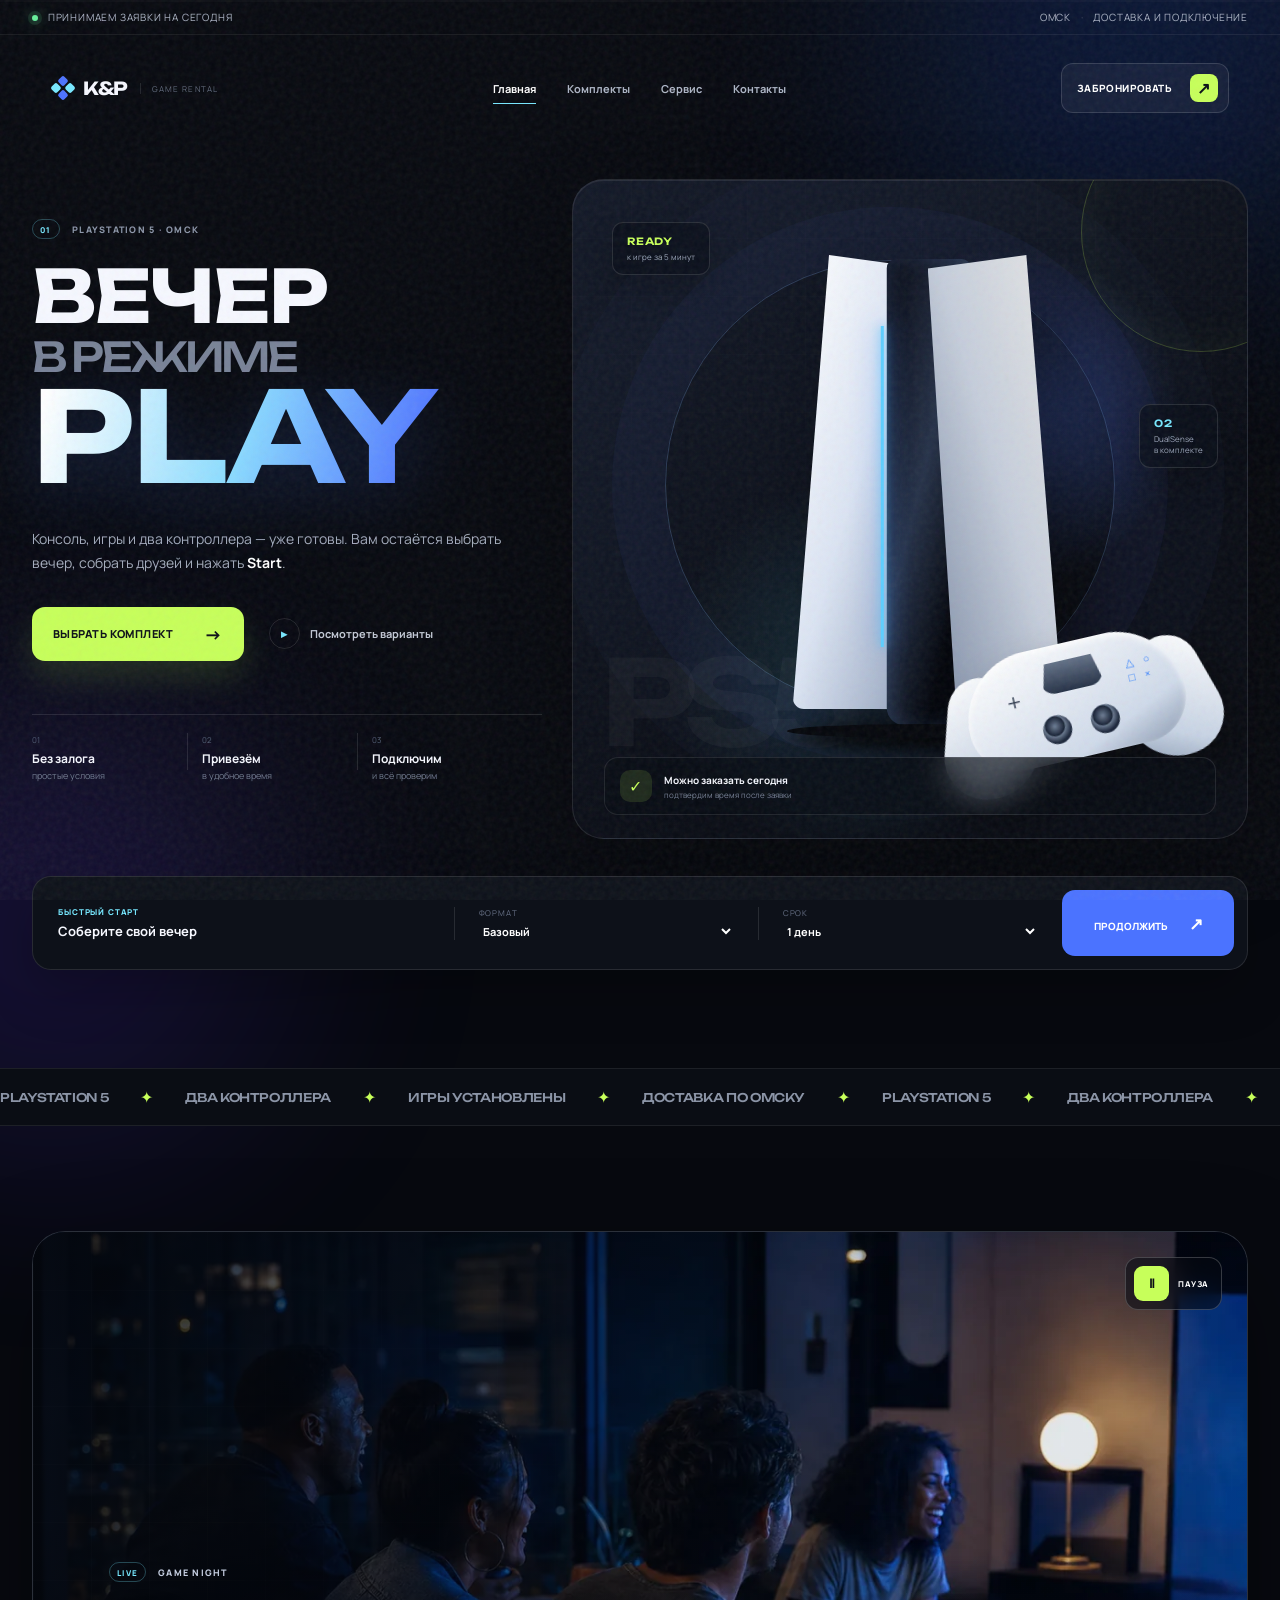
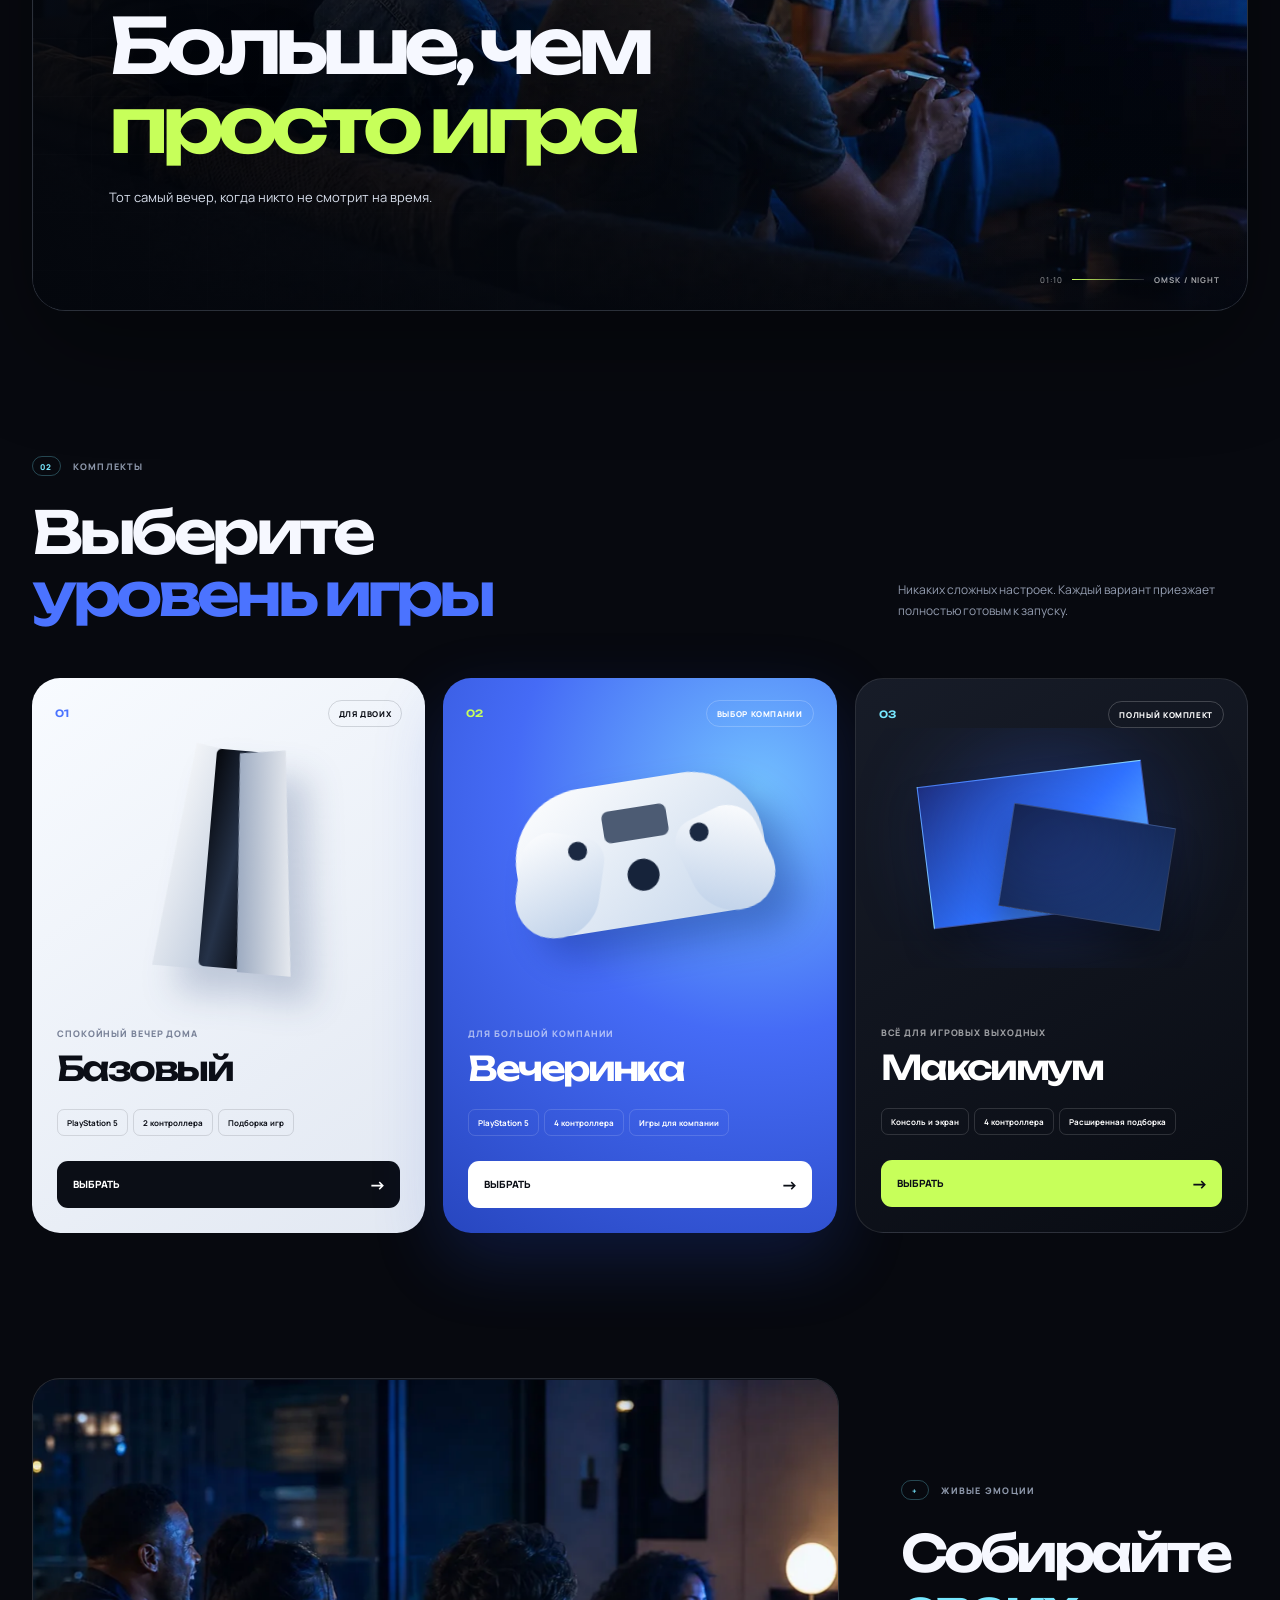
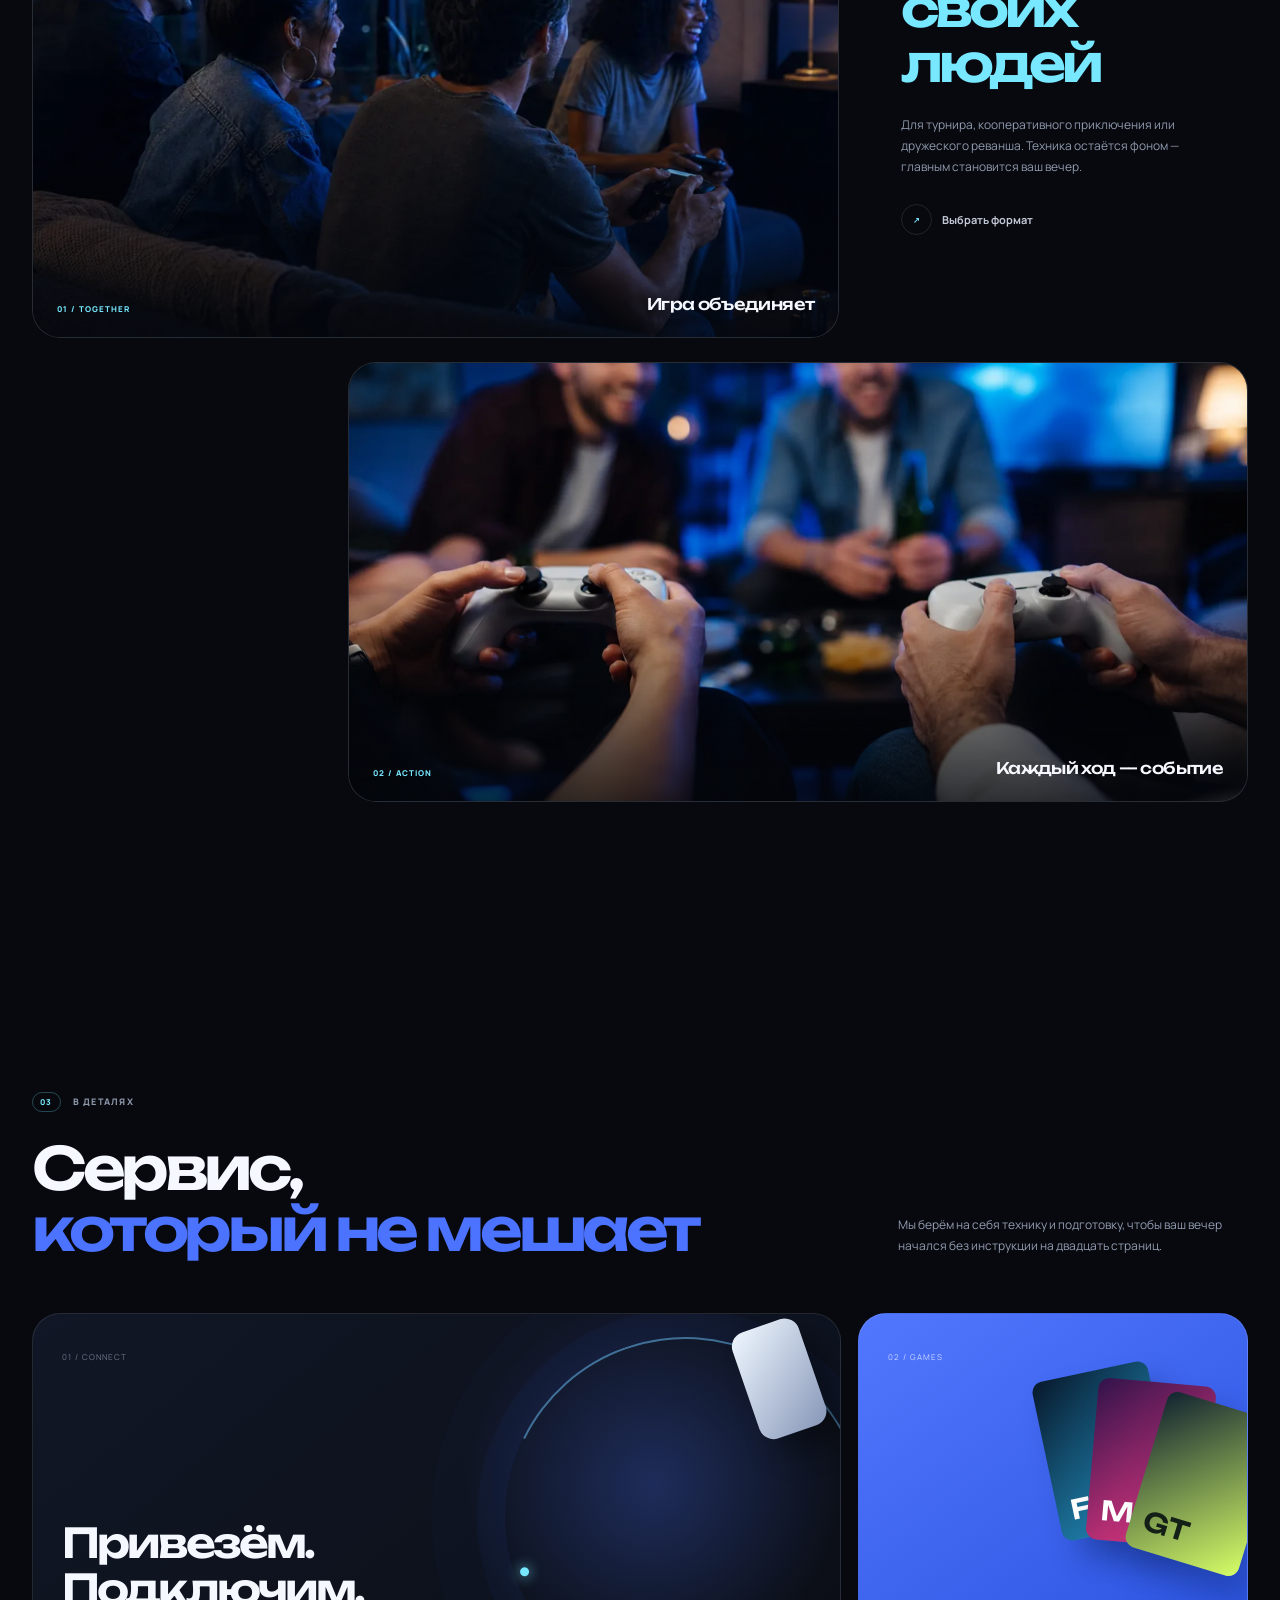
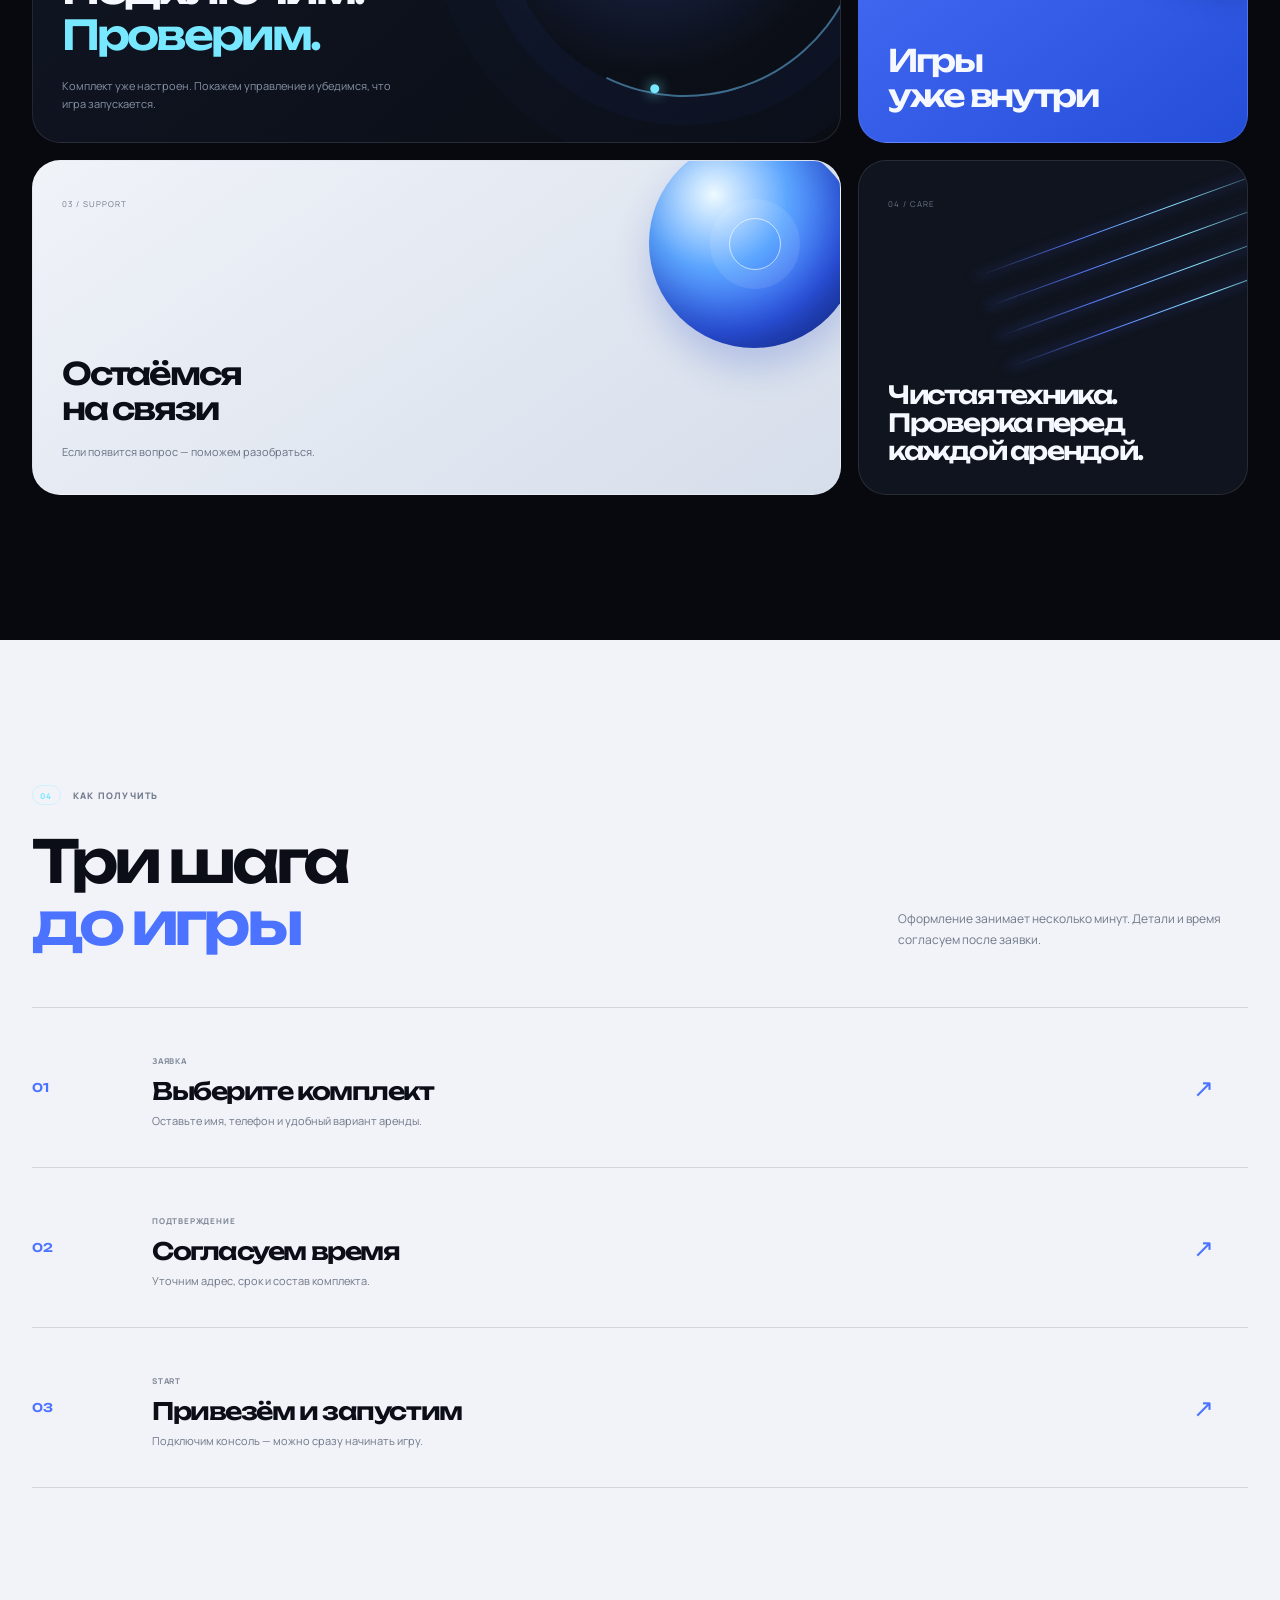
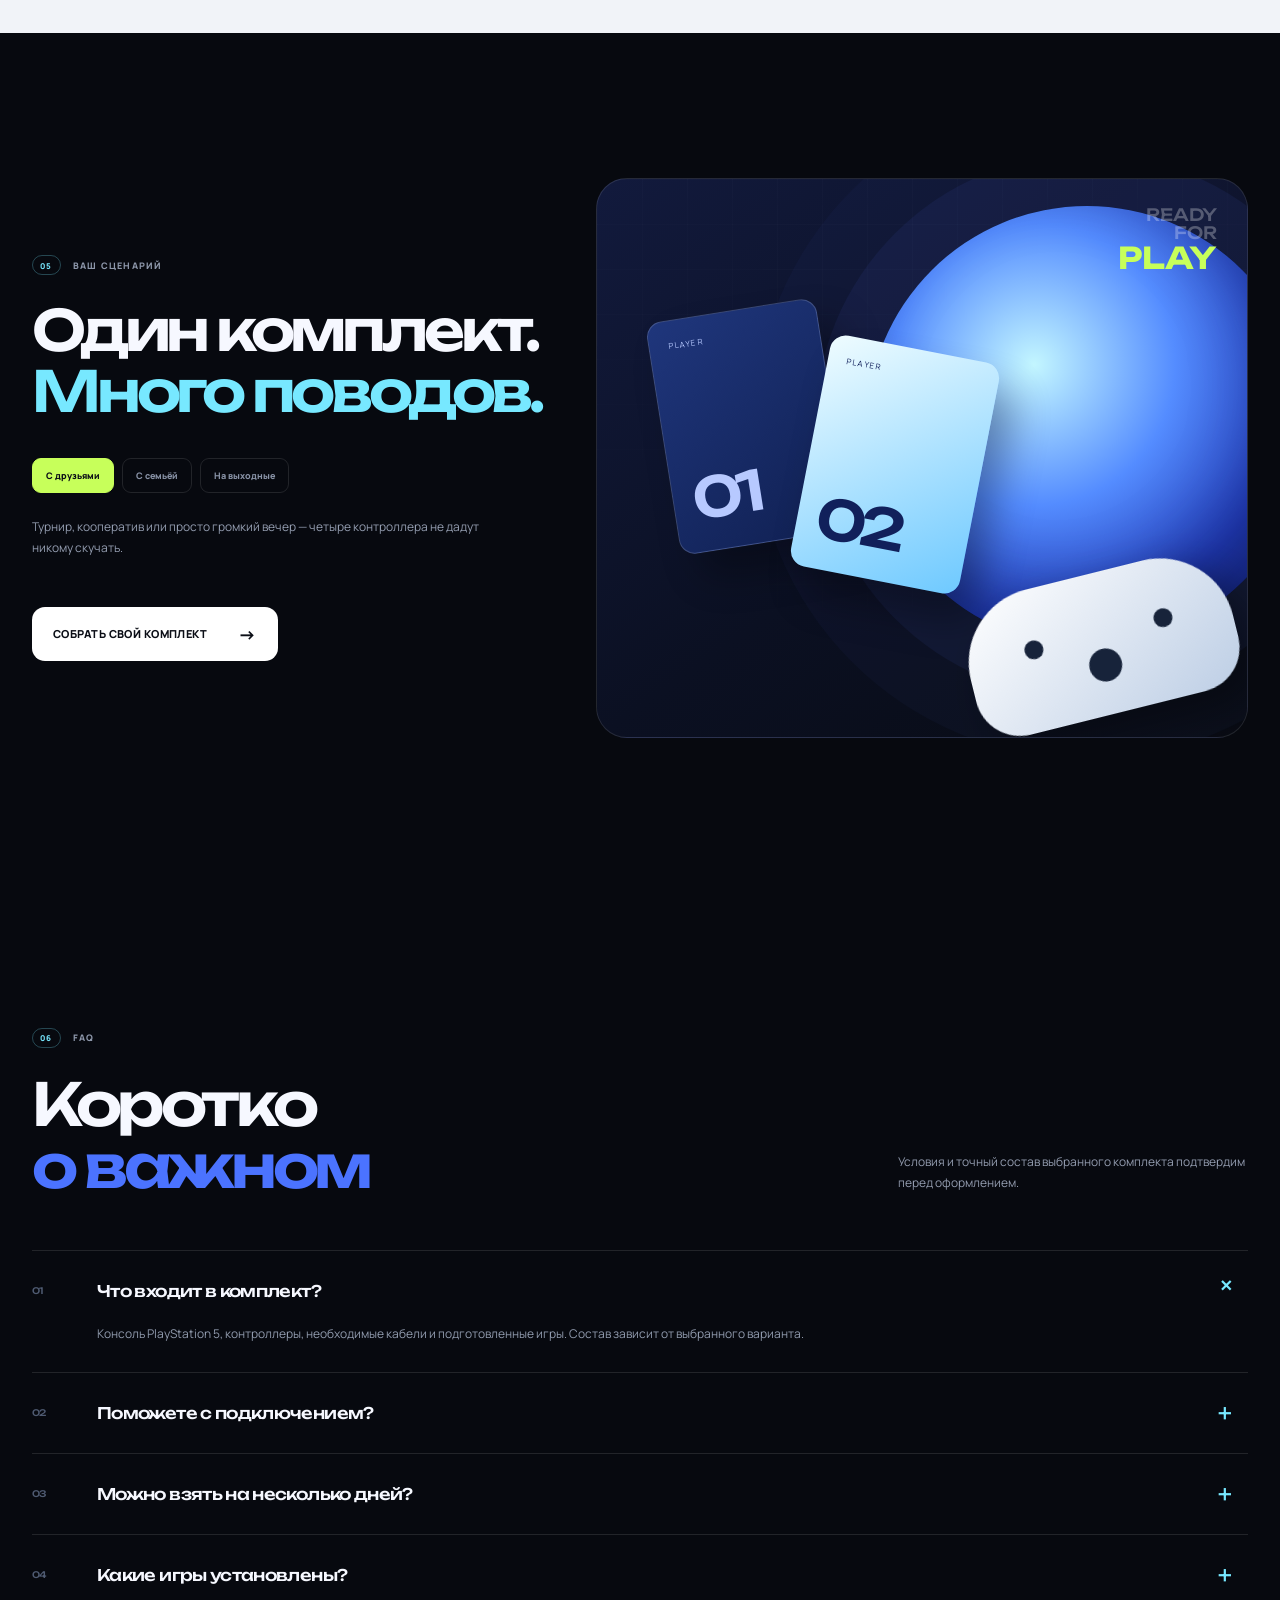
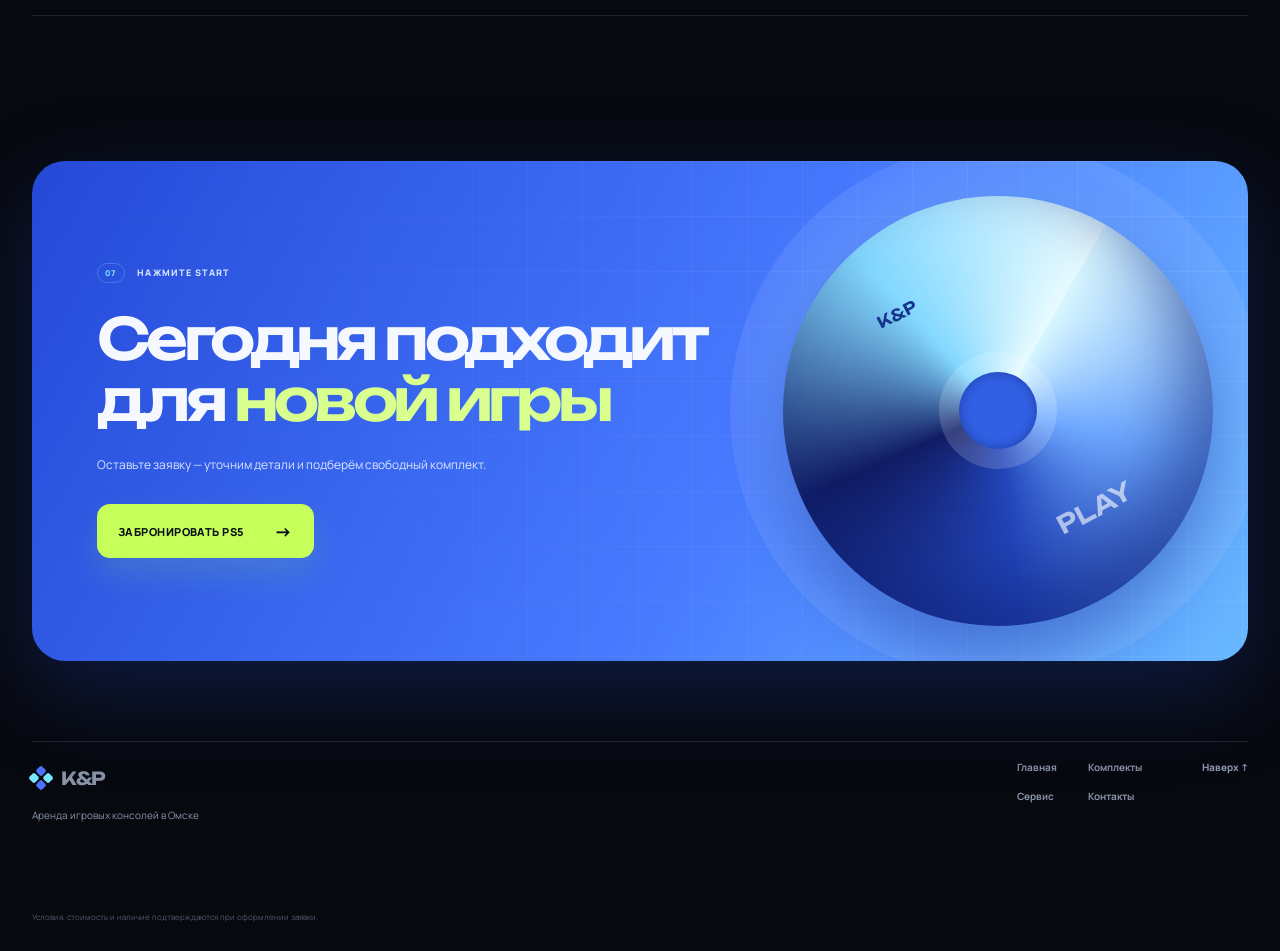
==== commit 0ccdd685: "Add cinematic photos video and motion" ====
--- a/index.html
+++ b/index.html
@@ -21,6 +21,7 @@
     <a class="skip-link" href="#content">Перейти к содержанию</a>
     <div class="ambient ambient-one" aria-hidden="true"></div>
     <div class="ambient ambient-two" aria-hidden="true"></div>
+    <div class="scroll-progress" aria-hidden="true"><i data-scroll-progress></i></div>
 
     <div class="topline">
       <div class="shell topline-inner">
@@ -69,7 +70,7 @@
           </ul>
         </div>
 
-        <div class="hero-stage reveal reveal-delay" aria-label="PlayStation 5 и контроллер">
+        <div class="hero-stage reveal reveal-delay" aria-label="PlayStation 5 и контроллер" data-glow>
           <div class="stage-grid" aria-hidden="true"></div>
           <div class="orbit orbit-a" aria-hidden="true"></div>
           <div class="orbit orbit-b" aria-hidden="true"></div>
@@ -115,6 +116,20 @@
         </div>
       </section>
 
+      <section class="cinematic-reel shell reveal" aria-label="Атмосфера игрового вечера" data-glow>
+        <video class="reel-video" autoplay muted loop playsinline preload="metadata" poster="assets/media/game-night.webp" data-reel-video>
+          <source src="assets/media/game-night-loop.mp4" type="video/mp4" />
+        </video>
+        <div class="reel-shade" aria-hidden="true"></div>
+        <div class="reel-copy">
+          <p class="eyebrow"><span>LIVE</span> Game night</p>
+          <h2>Больше, чем<br /><em>просто игра</em></h2>
+          <p>Тот самый вечер, когда никто не смотрит на время.</p>
+        </div>
+        <button class="reel-control" type="button" aria-label="Приостановить видео" data-video-toggle><span>Ⅱ</span><small>Пауза</small></button>
+        <div class="reel-caption"><span>01:10</span><i></i><b>OMSK / NIGHT</b></div>
+      </section>
+
       <section class="packages shell section-space" id="sets">
         <header class="section-heading reveal">
           <div><p class="eyebrow"><span>02</span> Комплекты</p><h2>Выберите<br /><em>уровень игры</em></h2></div>
@@ -154,6 +169,23 @@
             </div>
           </article>
         </div>
+      </section>
+
+      <section class="media-story shell">
+        <figure class="story-frame story-frame-wide reveal parallax-media" data-parallax data-glow>
+          <img src="assets/media/game-night.webp" alt="Компания друзей играет в консоль вечером" loading="lazy" decoding="async" />
+          <figcaption><span>01 / TOGETHER</span><b>Игра объединяет</b></figcaption>
+        </figure>
+        <div class="story-copy reveal">
+          <p class="eyebrow"><span>+</span> Живые эмоции</p>
+          <h2>Собирайте<br /><em>своих людей</em></h2>
+          <p>Для турнира, кооперативного приключения или дружеского реванша. Техника остаётся фоном — главным становится ваш вечер.</p>
+          <a class="text-link" href="sets.html"><i>↗</i> Выбрать формат</a>
+        </div>
+        <figure class="story-frame story-frame-detail reveal parallax-media" data-parallax data-glow>
+          <img src="assets/media/controllers.webp" alt="Крупный план игроков с контроллерами" loading="lazy" decoding="async" />
+          <figcaption><span>02 / ACTION</span><b>Каждый ход — событие</b></figcaption>
+        </figure>
       </section>
 
       <section class="benefits shell section-space" id="benefits">
--- a/styles.css
+++ b/styles.css
@@ -77,3 +77,66 @@
 }
 
 @media (max-width: 760px) { .nav-cta { margin-left: 6px; } }
+
+/* Live media and motion */
+.scroll-progress { position: fixed; top: 0; left: 0; right: 0; height: 2px; z-index: 150; pointer-events: none; background: rgba(255,255,255,.025); }
+.scroll-progress i { display: block; width: 100%; height: 100%; transform: scaleX(0); transform-origin: left center; background: linear-gradient(90deg,var(--cyan),var(--blue),var(--acid)); box-shadow: 0 0 12px rgba(119,232,255,.65); }
+[data-glow] { --pointer-x: 50%; --pointer-y: 50%; }
+[data-glow]::after { content: ""; position: absolute; inset: 0; z-index: 6; pointer-events: none; border-radius: inherit; opacity: 0; background: radial-gradient(420px circle at var(--pointer-x) var(--pointer-y),rgba(119,232,255,.13),transparent 62%); transition: opacity .3s ease; }
+[data-glow]:hover::after { opacity: 1; }
+.cinematic-reel { min-height: 680px; position: relative; overflow: hidden; isolation: isolate; margin-top: 105px; border: 1px solid rgba(255,255,255,.13); border-radius: 33px; background: #0b111d; box-shadow: 0 38px 100px rgba(0,0,0,.35); }
+.reel-video { position: absolute; inset: 0; width: 100%; height: 100%; object-fit: cover; transform: scale(1.015); }
+.reel-shade { position: absolute; inset: 0; z-index: 1; background: linear-gradient(90deg,rgba(4,7,13,.88) 0%,rgba(4,7,13,.54) 38%,rgba(4,7,13,.08) 72%),linear-gradient(0deg,rgba(4,7,13,.68),transparent 48%); }
+.reel-shade::after { content: ""; position: absolute; inset: 0; opacity: .26; background-image: linear-gradient(rgba(255,255,255,.04) 1px,transparent 1px),linear-gradient(90deg,rgba(255,255,255,.04) 1px,transparent 1px); background-size: 58px 58px; mask-image: linear-gradient(90deg,black,transparent 70%); }
+.reel-copy { position: absolute; left: clamp(28px,6vw,76px); bottom: clamp(50px,9vw,104px); z-index: 3; max-width: 650px; }
+.reel-copy .eyebrow { color: #c4cde0; }.reel-copy h2 { margin: 0; font: 600 clamp(42px,6vw,78px)/1.02 Unbounded,sans-serif; letter-spacing: -.085em; text-shadow: 0 11px 35px rgba(0,0,0,.35); }.reel-copy h2 em { color: var(--acid); font-style: normal; }.reel-copy > p:not(.eyebrow) { margin: 24px 0 0; color: #d7deeb; font-size: 13px; }
+.reel-control { position: absolute; z-index: 8; right: 25px; top: 25px; display: grid; grid-template-columns: 35px auto; align-items: center; gap: 9px; padding: 8px 13px 8px 8px; border: 1px solid rgba(255,255,255,.2); border-radius: 13px; background: rgba(6,10,17,.55); color: white; backdrop-filter: blur(14px); }.reel-control span { display: grid; place-items: center; width: 35px; height: 35px; border-radius: 9px; background: var(--acid); color: var(--dark); font-size: 12px; font-weight: 800; }.reel-control small { font-size: 8px; font-weight: 800; text-transform: uppercase; letter-spacing: .09em; }
+.reel-caption { position: absolute; z-index: 3; right: 27px; bottom: 25px; display: flex; align-items: center; gap: 10px; color: rgba(255,255,255,.63); font-size: 8px; letter-spacing: .11em; }.reel-caption i { display: block; width: 72px; height: 1px; background: linear-gradient(90deg,var(--acid),rgba(255,255,255,.15)); }.reel-caption b { font-weight: 700; }
+.media-story { display: grid; grid-template-columns: 1.35fr .65fr; gap: 20px; padding-bottom: 145px; }
+.story-frame { min-width: 0; position: relative; overflow: hidden; margin: 0; border: 1px solid var(--line); border-radius: 28px; background: var(--surface); }
+.parallax-media { --media-shift: 0px; }
+.parallax-media > img,.parallax-media img { width: 100%; height: 100%; display: block; object-fit: cover; transform: scale(1.08) translate3d(0,var(--media-shift),0); transition: transform .15s linear; }
+.story-frame-wide { height: 560px; }.story-frame-wide::before,.story-frame-detail::before { content: ""; position: absolute; inset: 0; z-index: 2; background: linear-gradient(0deg,rgba(4,7,13,.75),transparent 48%); pointer-events: none; }
+.story-frame figcaption { position: absolute; left: 24px; right: 24px; bottom: 23px; z-index: 4; display: flex; align-items: end; justify-content: space-between; gap: 20px; }.story-frame figcaption span { color: var(--cyan); font-size: 8px; font-weight: 800; letter-spacing: .12em; }.story-frame figcaption b { max-width: 240px; text-align: right; font: 500 16px Unbounded,sans-serif; letter-spacing: -.04em; }
+.story-copy { display: flex; flex-direction: column; justify-content: center; padding: 35px 18px 35px 42px; }.story-copy h2 { margin: 0; font: 600 clamp(34px,4vw,51px)/1.08 Unbounded,sans-serif; letter-spacing: -.08em; }.story-copy h2 em { color: var(--cyan); font-style: normal; }.story-copy > p:not(.eyebrow) { margin: 24px 0 27px; color: #909aad; font-size: 12px; line-height: 1.75; }.story-copy .text-link { align-self: flex-start; }
+.story-frame-detail { grid-column: 1/-1; width: 74%; height: 440px; justify-self: end; margin-top: 4px; }.story-frame-detail img { object-position: center 55%; }
+.photo-banner { min-height: 610px; position: relative; overflow: hidden; margin-top: 15px; margin-bottom: 10px; border: 1px solid var(--line); border-radius: 32px; background: #0c111b; }
+.photo-banner > img { position: absolute; inset: 0; width: 100%; height: 100%; object-fit: cover; object-position: center 46%; }.photo-banner-shade { position: absolute; inset: 0; z-index: 1; background: linear-gradient(90deg,rgba(3,6,12,.92),rgba(3,6,12,.42) 48%,rgba(3,6,12,.08)),linear-gradient(0deg,rgba(3,6,12,.5),transparent); }
+.photo-banner-copy { position: absolute; z-index: 3; left: clamp(28px,6vw,76px); bottom: clamp(44px,8vw,84px); }.photo-banner-copy h2 { margin: 0; font: 600 clamp(39px,5vw,65px)/1.04 Unbounded,sans-serif; letter-spacing: -.08em; }.photo-banner-copy h2 em { color: var(--acid); font-style: normal; }.photo-banner-copy > p:not(.eyebrow) { max-width: 450px; margin: 22px 0 0; color: #c6cede; font-size: 12px; line-height: 1.7; }.photo-banner-mark { position: absolute; z-index: 3; right: 26px; top: 25px; color: rgba(255,255,255,.58); font-size: 8px; letter-spacing: .13em; }
+.service-photo { min-height: 560px; display: grid; grid-template-columns: 1.16fr .84fr; overflow: hidden; margin-bottom: 15px; border: 1px solid var(--line); border-radius: 30px; background: var(--surface); }
+.service-photo-media { min-height: 560px; overflow: hidden; }.service-photo-media img { object-position: 51% center; }.service-photo-copy { display: flex; flex-direction: column; justify-content: center; padding: 45px clamp(30px,5vw,65px); }.service-photo-copy h2 { margin: 0; font: 600 clamp(34px,4vw,51px)/1.08 Unbounded,sans-serif; letter-spacing: -.08em; }.service-photo-copy h2 em { color: var(--cyan); font-style: normal; }.service-photo-copy > p:not(.eyebrow) { margin: 24px 0 0; color: #929caf; font-size: 12px; line-height: 1.75; }
+.contact-life { min-height: 540px; position: relative; overflow: hidden; margin-bottom: 15px; border: 1px solid var(--line); border-radius: 31px; background: #0c111b; }.contact-life::before { content: ""; position: absolute; inset: 0; z-index: 2; background: linear-gradient(90deg,rgba(4,7,13,.9),rgba(4,7,13,.42) 53%,rgba(4,7,13,.08)); }.contact-life img { position: absolute; inset: 0; }.contact-life-overlay { position: absolute; z-index: 4; left: clamp(27px,6vw,74px); top: 50%; transform: translateY(-50%); }.contact-life-overlay > p { margin: 0 0 14px; color: var(--cyan); font-size: 9px; font-weight: 800; letter-spacing: .12em; text-transform: uppercase; }.contact-life-overlay h2 { margin: 0 0 28px; font: 600 clamp(39px,5vw,63px)/1.06 Unbounded,sans-serif; letter-spacing: -.08em; }.contact-life-overlay h2 em { color: var(--acid); font-style: normal; }
+
+@media (max-width: 900px) {
+  .cinematic-reel { min-height: 620px; }
+  .media-story { grid-template-columns: 1fr; }
+  .story-frame-wide,.story-frame-detail { width: 100%; height: 480px; grid-column: auto; }
+  .story-copy { padding: 65px 10px; }
+  .service-photo { grid-template-columns: 1fr; }
+  .service-photo-media { min-height: 480px; }
+  .service-photo-copy { padding-block: 70px; }
+}
+
+@media (max-width: 600px) {
+  .cinematic-reel { width: 100%; min-height: 620px; margin-top: 70px; border-radius: 0; border-inline: 0; }
+  .reel-shade { background: linear-gradient(0deg,rgba(4,7,13,.9),rgba(4,7,13,.2) 70%),linear-gradient(90deg,rgba(4,7,13,.45),transparent); }
+  .reel-copy { left: 22px; right: 22px; bottom: 64px; }
+  .reel-copy h2 { font-size: 42px; }
+  .reel-copy > p:not(.eyebrow) { font-size: 11px; }
+  .reel-control { top: 15px; right: 15px; }
+  .reel-caption { display: none; }
+  .media-story { padding-bottom: 95px; }
+  .story-frame-wide,.story-frame-detail { height: 390px; border-radius: 22px; }
+  .story-copy { padding: 55px 3px; }
+  .photo-banner { min-height: 560px; border-radius: 23px; }
+  .photo-banner-shade { background: linear-gradient(0deg,rgba(3,6,12,.93),rgba(3,6,12,.2) 77%); }
+  .photo-banner-copy { left: 24px; right: 24px; bottom: 35px; }
+  .photo-banner-copy h2 { font-size: 38px; }
+  .service-photo { border-radius: 23px; }
+  .service-photo-media { min-height: 390px; }
+  .service-photo-copy { padding: 52px 24px; }
+  .contact-life { min-height: 560px; border-radius: 23px; }
+  .contact-life::before { background: linear-gradient(0deg,rgba(4,7,13,.93),rgba(4,7,13,.22) 75%); }
+  .contact-life-overlay { left: 24px; right: 24px; top: auto; bottom: 37px; transform: none; }
+  .contact-life-overlay h2 { font-size: 38px; }
+}
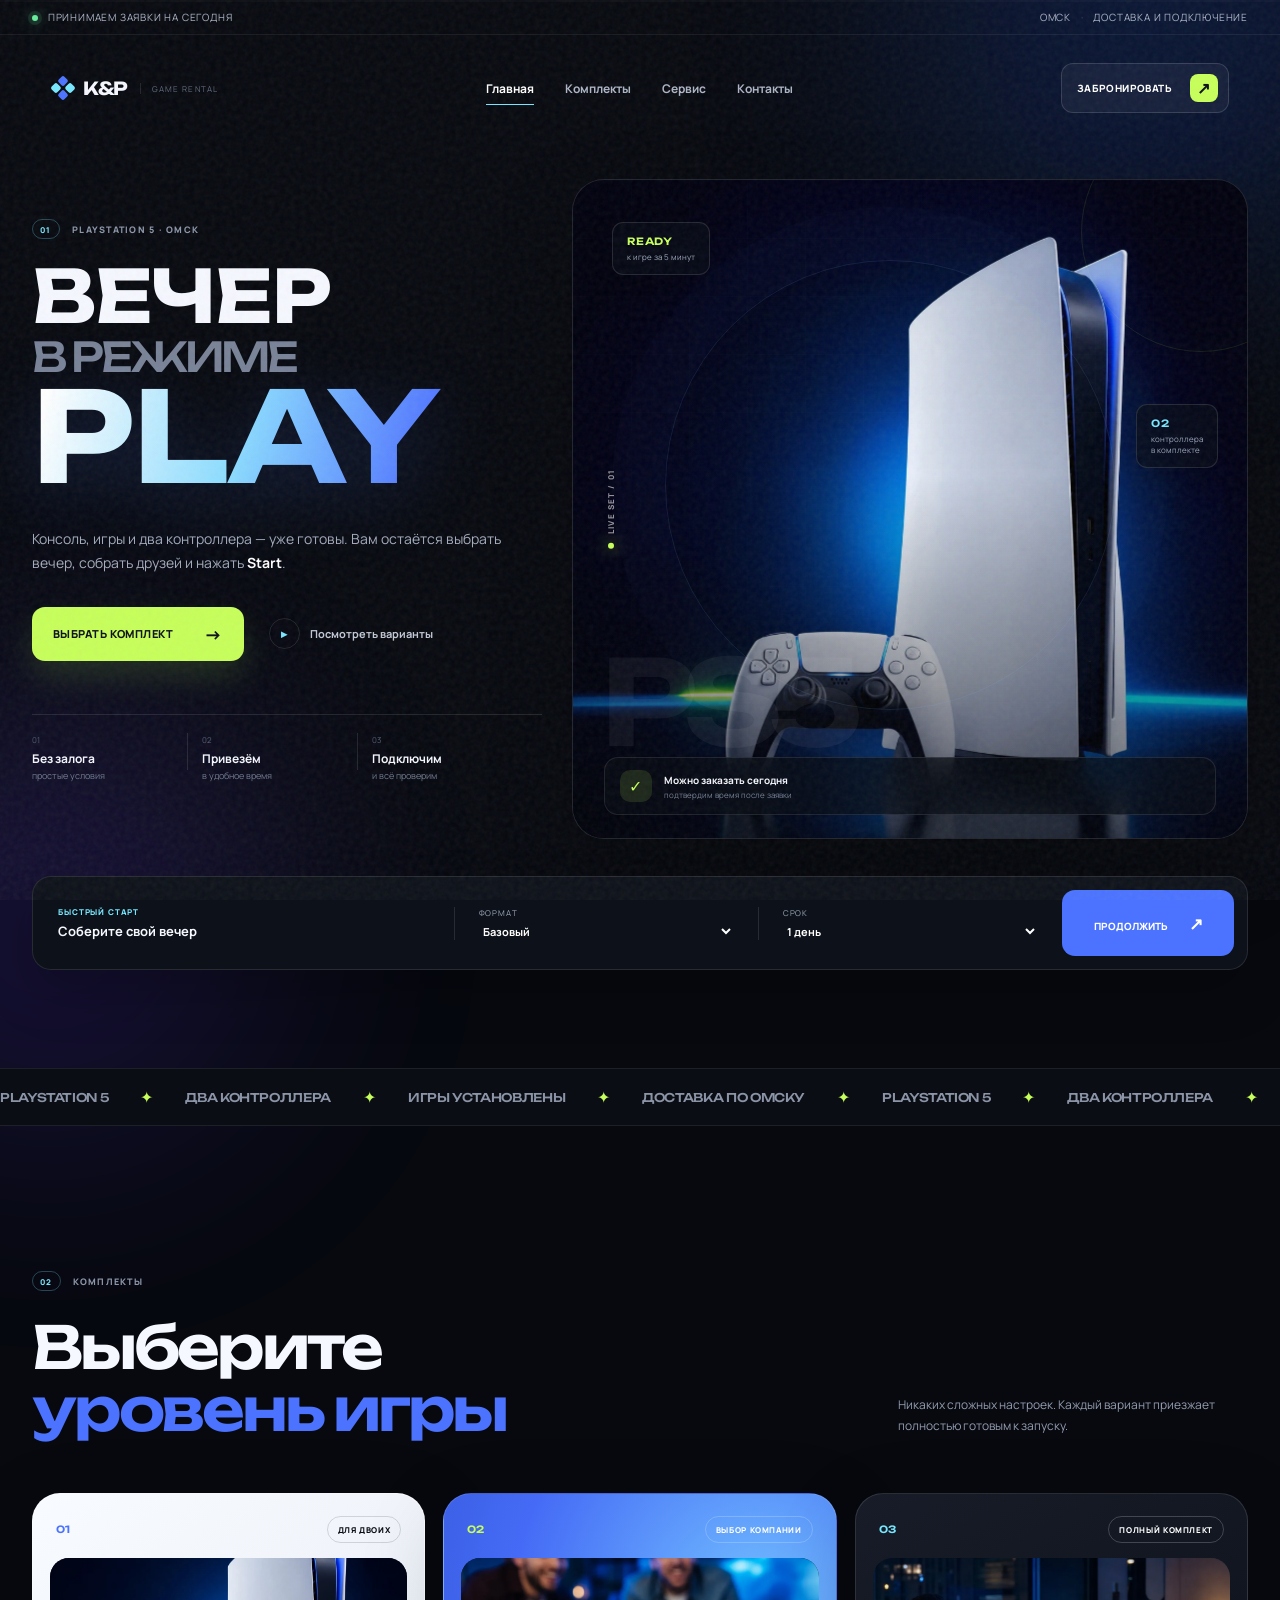
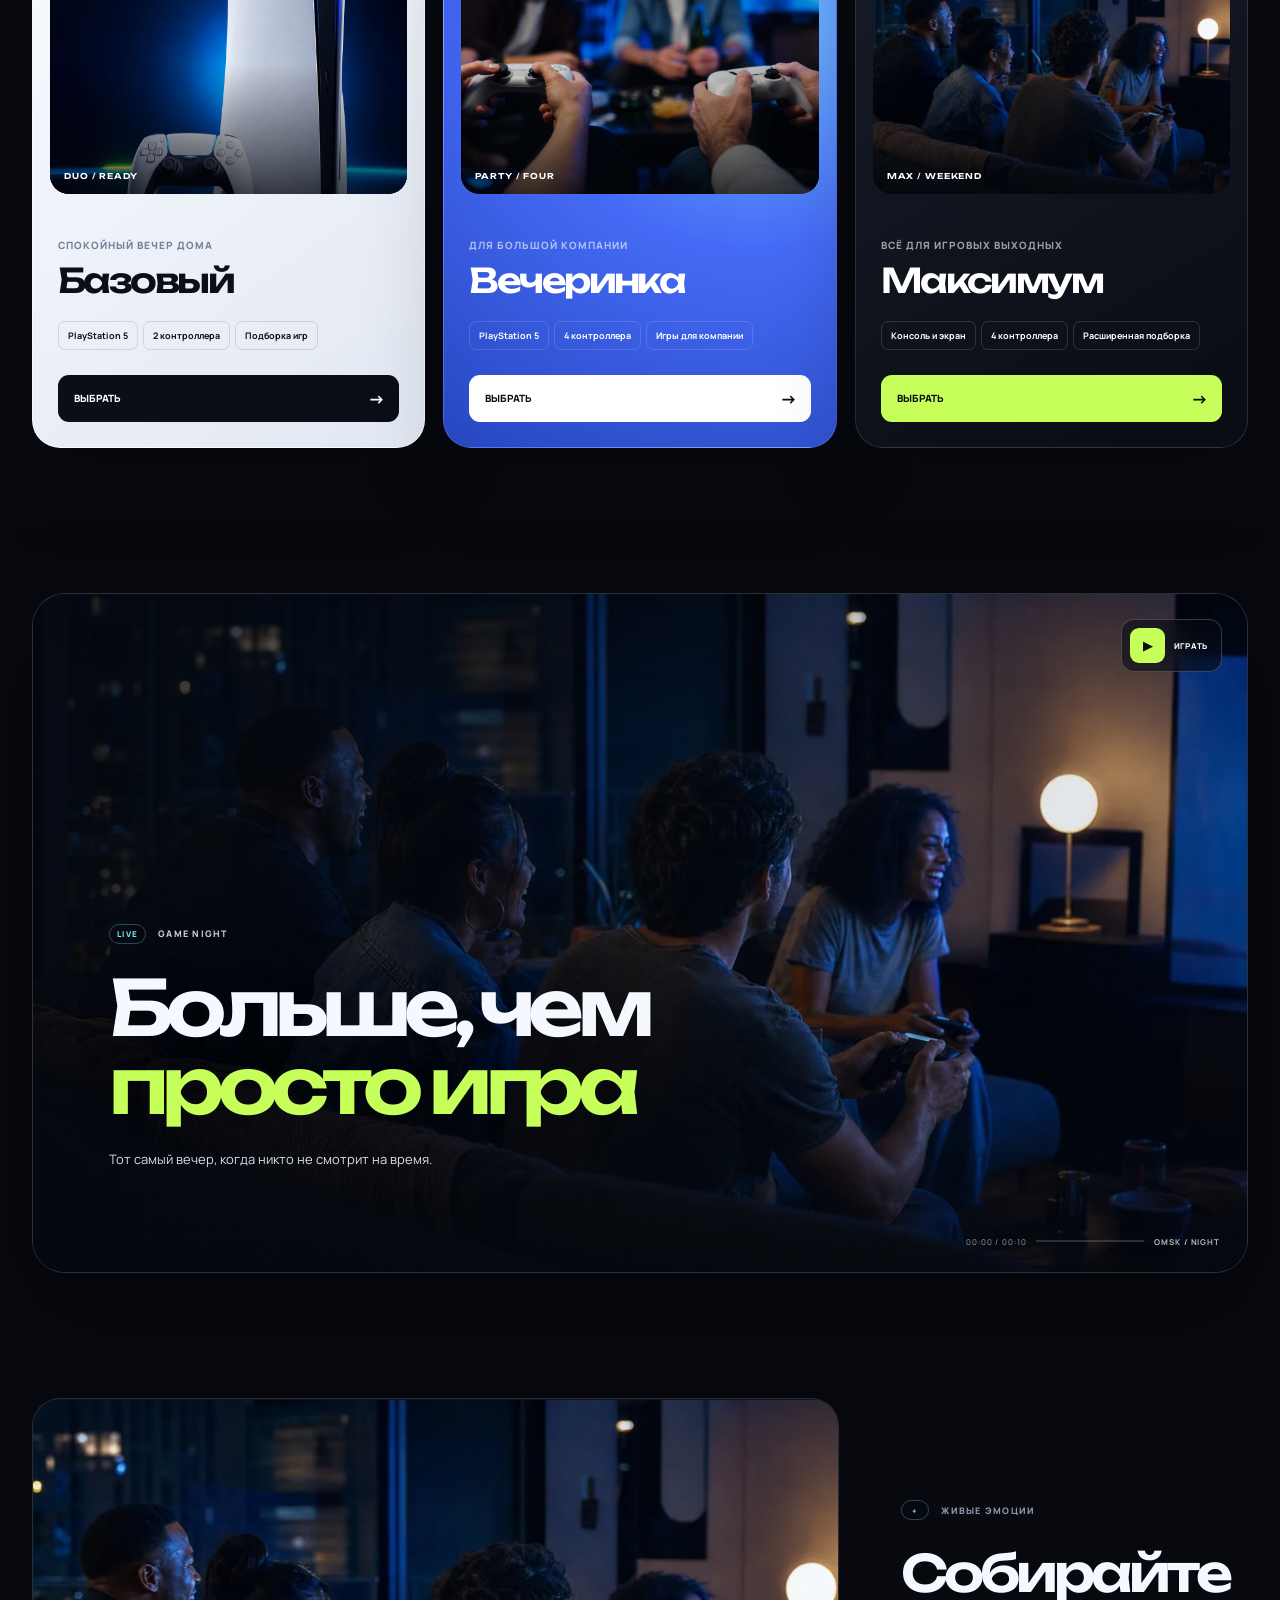
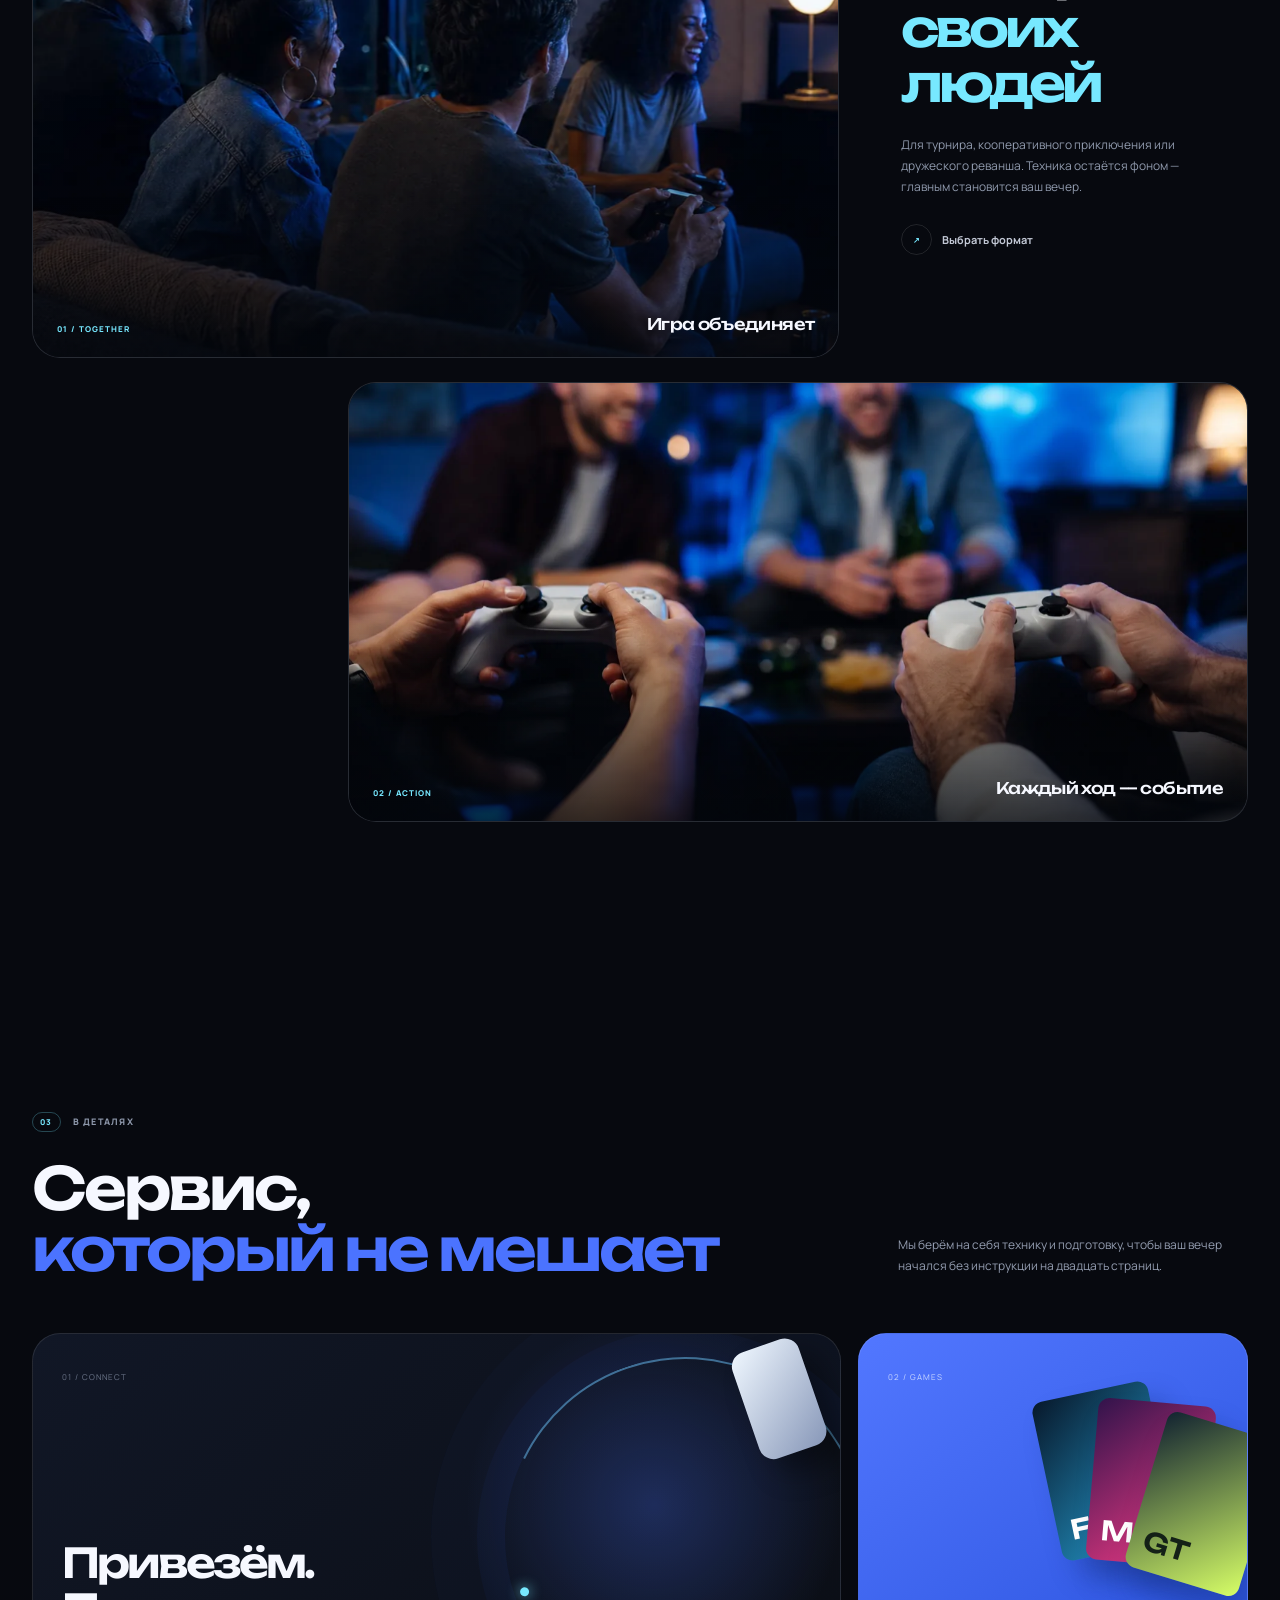
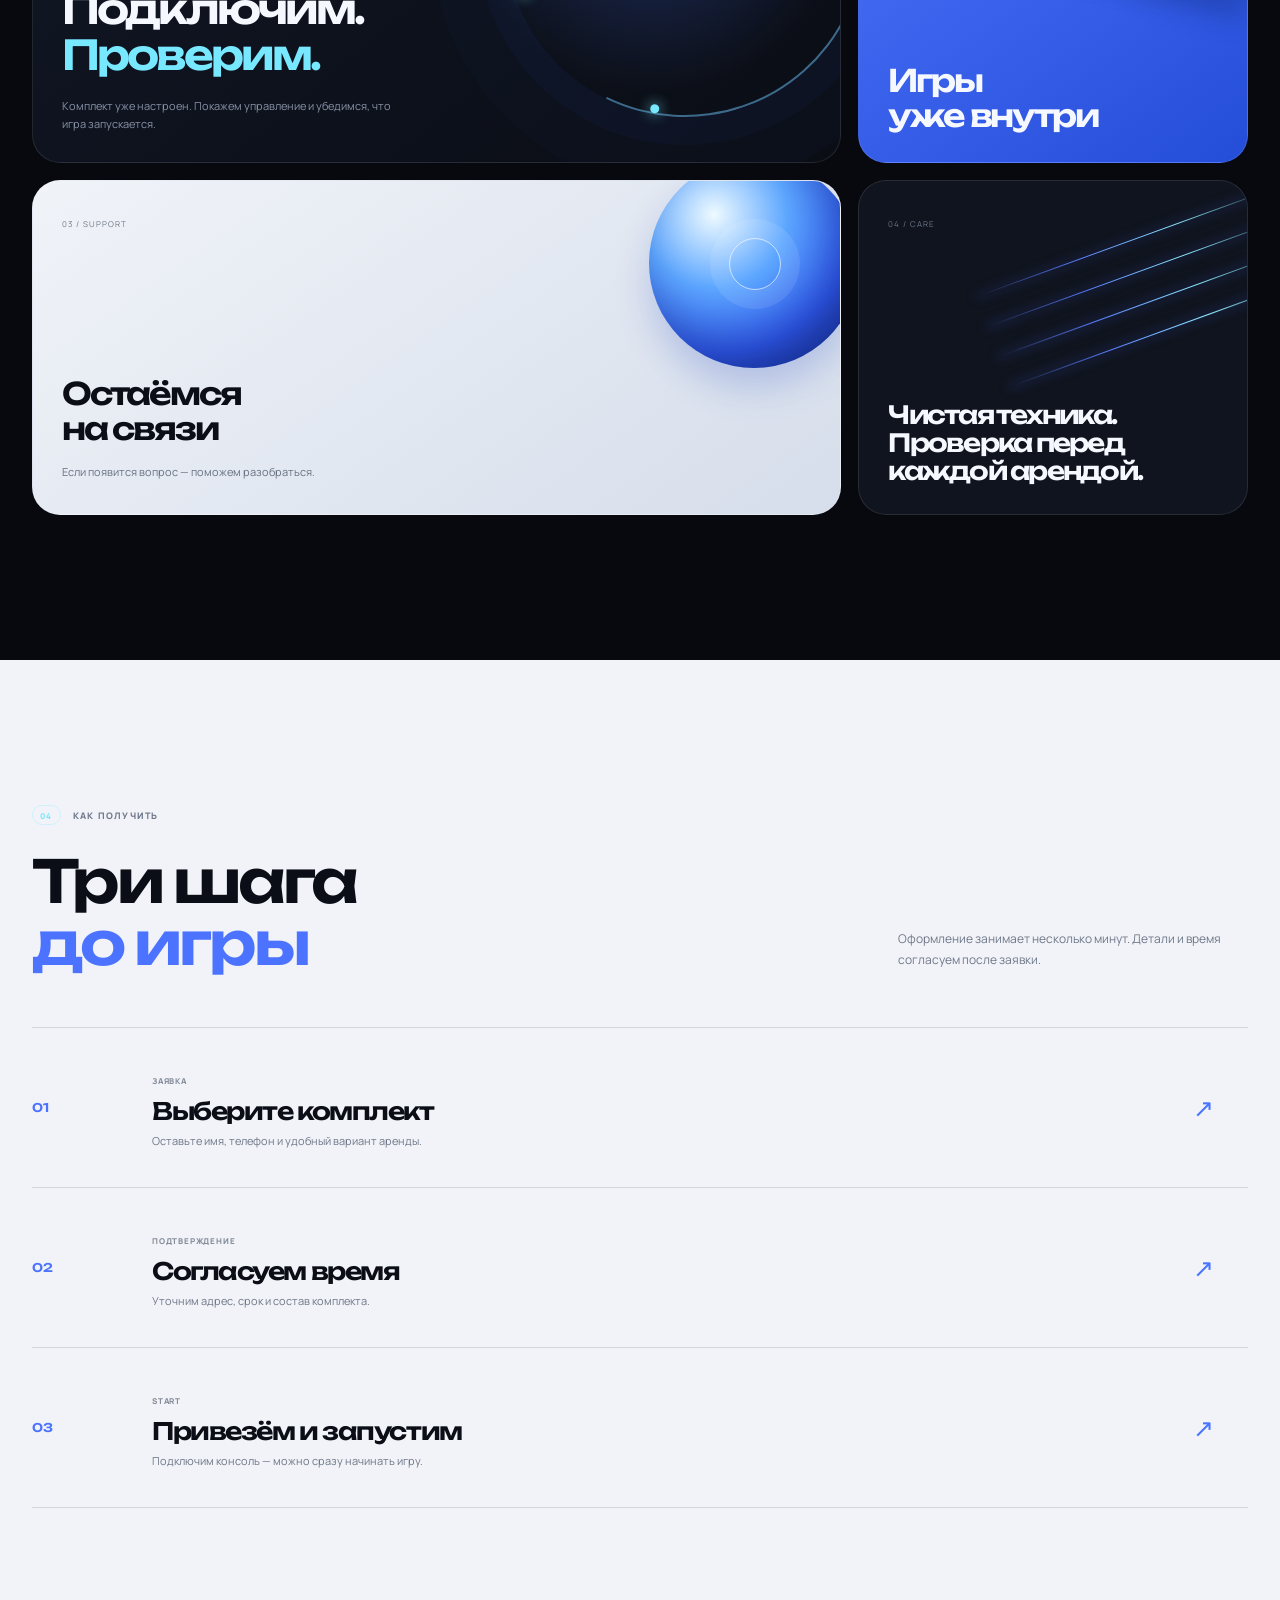
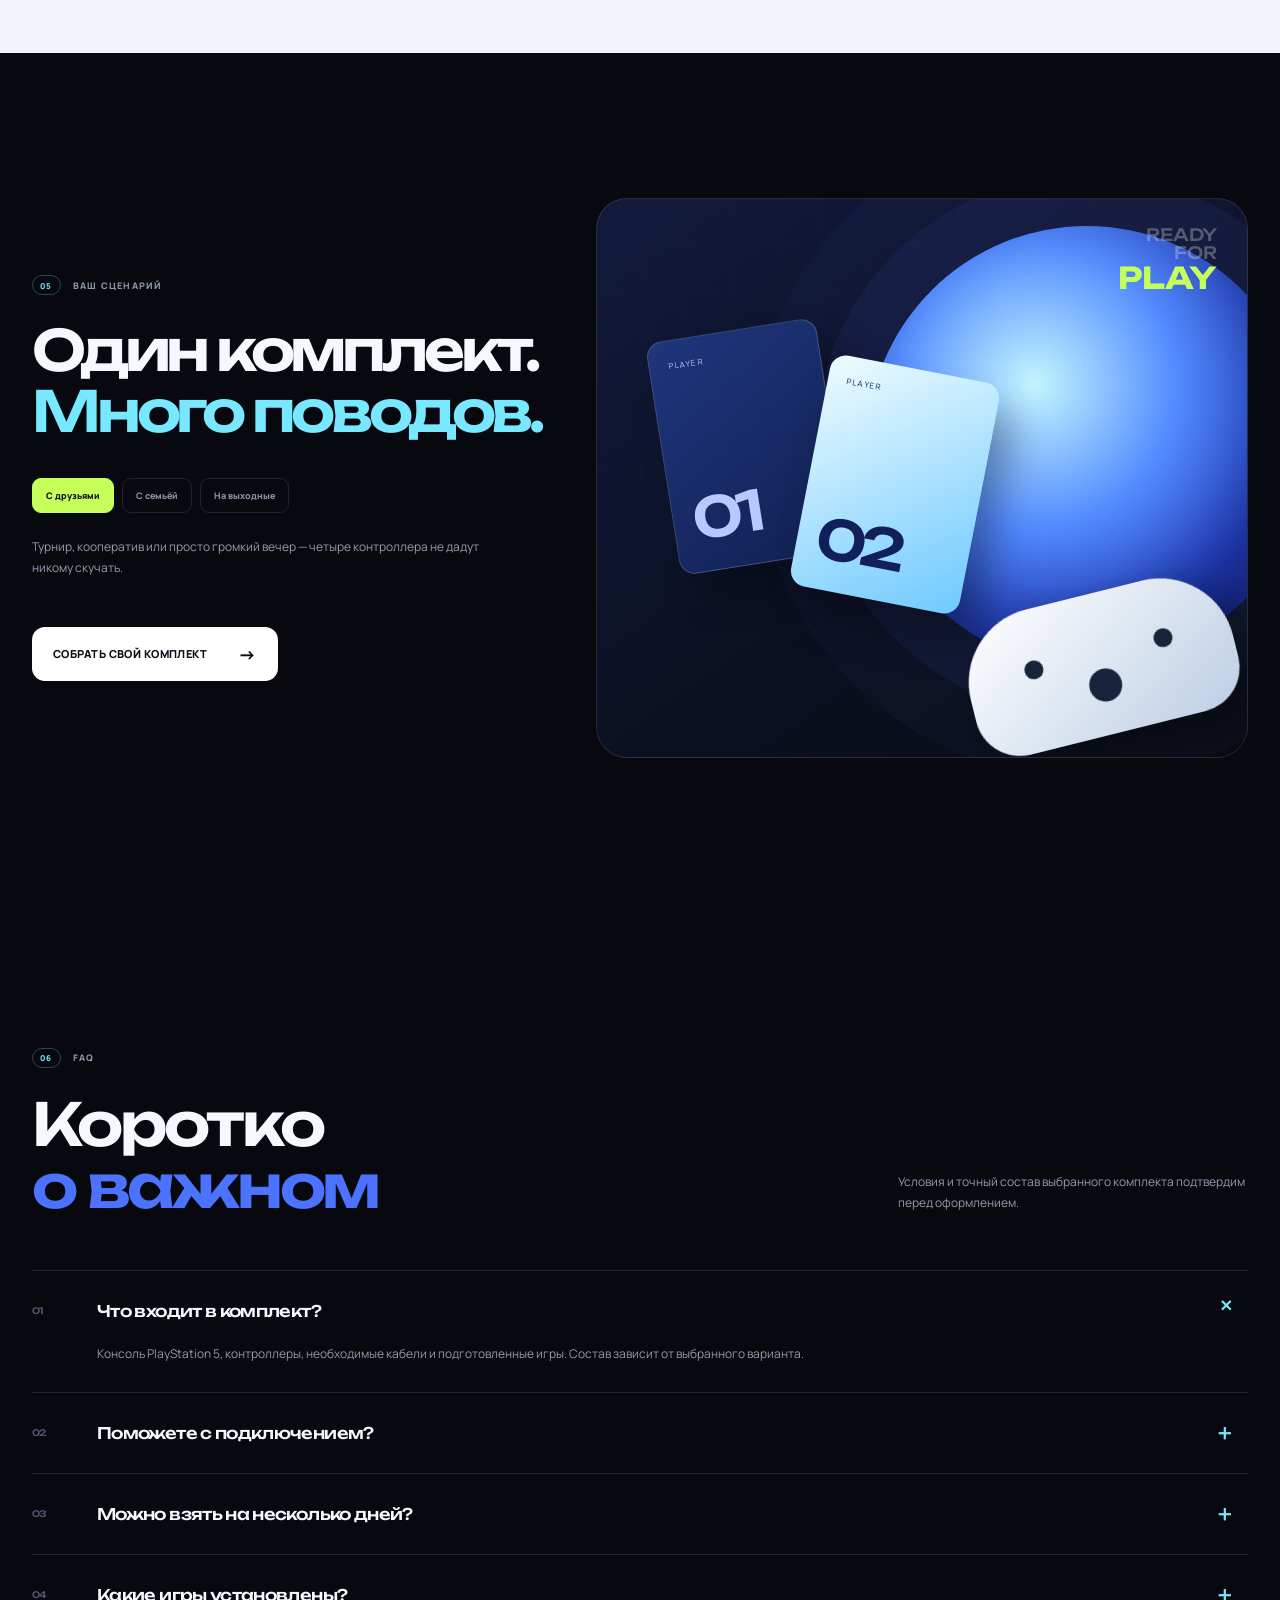
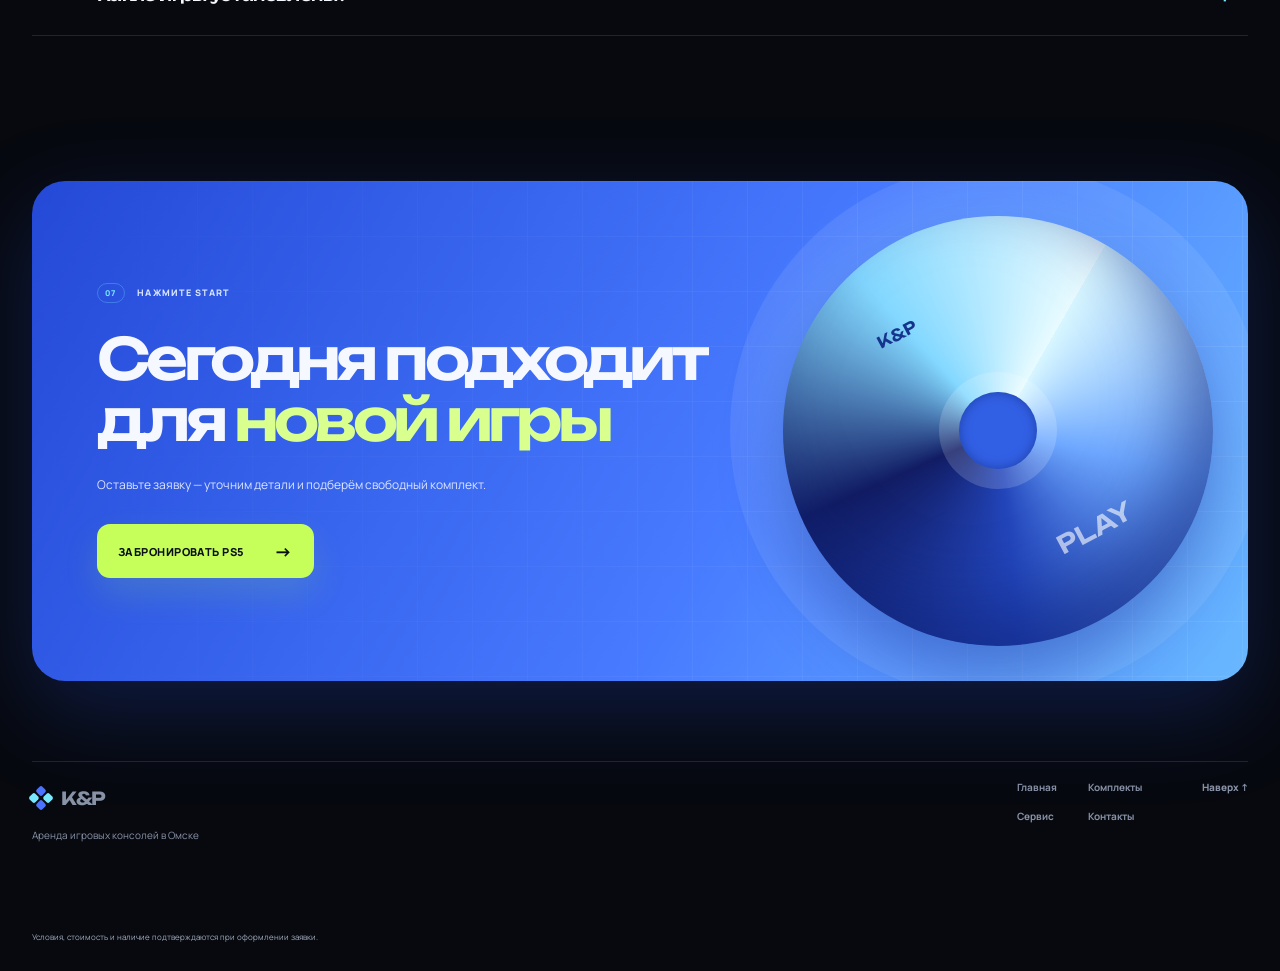
==== commit d8b85731: "Elevate K&P with living product visuals" ====
--- a/index.html
+++ b/index.html
@@ -43,8 +43,8 @@
         <a href="contacts.html" data-nav="contacts">Контакты</a>
       </nav>
       <button class="menu-toggle" type="button" aria-label="Открыть меню" aria-expanded="false" data-menu-toggle><i></i><i></i></button>
-      <button class="nav-cta" type="button" data-open-modal>
-        <span>Забронировать</span><b>↗</b>
+      <button class="nav-cta" type="button" data-open-modal aria-label="Открыть форму бронирования">
+        <span>Забронировать</span><b aria-hidden="true">↗</b>
       </button>
     </header>
 
@@ -70,31 +70,15 @@
           </ul>
         </div>
 
-        <div class="hero-stage reveal reveal-delay" aria-label="PlayStation 5 и контроллер" data-glow>
+        <div class="hero-stage hero-stage-photo reveal reveal-delay" data-glow data-tilt>
+          <img class="hero-product-photo" src="assets/media/hero-console-v2.webp" alt="Игровая консоль и беспроводной контроллер в синем студийном свете" fetchpriority="high" decoding="async" />
           <div class="stage-grid" aria-hidden="true"></div>
           <div class="orbit orbit-a" aria-hidden="true"></div>
           <div class="orbit orbit-b" aria-hidden="true"></div>
           <div class="stage-label label-top"><span>READY</span><small>к игре за 5 минут</small></div>
-          <div class="stage-label label-side"><span>02</span><small>DualSense<br />в комплекте</small></div>
-          <div class="console" aria-hidden="true">
-            <div class="console-shadow"></div>
-            <div class="console-wing console-wing-left"></div>
-            <div class="console-core"></div>
-            <div class="console-wing console-wing-right"></div>
-            <div class="console-light"></div>
-            <div class="console-base"></div>
-          </div>
-          <div class="controller" aria-hidden="true">
-            <div class="controller-handle handle-left"></div>
-            <div class="controller-handle handle-right"></div>
-            <div class="controller-shell"></div>
-            <span class="d-pad">＋</span>
-            <span class="stick stick-one"></span>
-            <span class="stick stick-two"></span>
-            <span class="shape-buttons">△ ○<br />□ ×</span>
-            <span class="touchpad"></span>
-          </div>
+          <div class="stage-label label-side"><span>02</span><small>контроллера<br />в комплекте</small></div>
           <div class="stage-word" aria-hidden="true">PS5</div>
+          <div class="stage-live-mark" aria-hidden="true"><i></i><span>LIVE SET / 01</span></div>
           <div class="availability">
             <span class="availability-icon">✓</span>
             <p><b>Можно заказать сегодня</b><small>подтвердим время после заявки</small></p>
@@ -113,6 +97,45 @@
         <div class="ticker-track">
           <span>PLAYSTATION 5</span><i>✦</i><span>ДВА КОНТРОЛЛЕРА</span><i>✦</i><span>ИГРЫ УСТАНОВЛЕНЫ</span><i>✦</i><span>ДОСТАВКА ПО ОМСКУ</span><i>✦</i>
           <span aria-hidden="true">PLAYSTATION 5</span><i aria-hidden="true">✦</i><span aria-hidden="true">ДВА КОНТРОЛЛЕРА</span><i aria-hidden="true">✦</i><span aria-hidden="true">ИГРЫ УСТАНОВЛЕНЫ</span><i aria-hidden="true">✦</i><span aria-hidden="true">ДОСТАВКА ПО ОМСКУ</span><i aria-hidden="true">✦</i>
+        </div>
+      </section>
+
+      <section class="packages shell section-space" id="sets">
+        <header class="section-heading reveal">
+          <div><p class="eyebrow"><span>02</span> Комплекты</p><h2>Выберите<br /><em>уровень игры</em></h2></div>
+          <p>Никаких сложных настроек. Каждый вариант приезжает полностью готовым к запуску.</p>
+        </header>
+
+        <div class="package-grid">
+          <article class="package-card package-white reveal" data-glow data-tilt>
+            <div class="package-top"><span class="package-index">01</span><span class="package-tag">для двоих</span></div>
+            <div class="package-visual package-media"><img src="assets/media/hero-console-v2.webp" alt="Консоль и контроллер для базового комплекта" loading="lazy" decoding="async" /><span>DUO / READY</span></div>
+            <div class="package-content">
+              <p>Спокойный вечер дома</p><h3>Базовый</h3>
+              <ul><li>PlayStation 5</li><li>2 контроллера</li><li>Подборка игр</li></ul>
+              <button type="button" data-open-modal data-package="Базовый">Выбрать <span>→</span></button>
+            </div>
+          </article>
+
+          <article class="package-card package-blue reveal reveal-delay" data-glow data-tilt>
+            <div class="package-top"><span class="package-index">02</span><span class="package-tag">выбор компании</span></div>
+            <div class="package-visual package-media"><img src="assets/media/controllers.webp" alt="Игроки с контроллерами для комплекта Вечеринка" loading="lazy" decoding="async" /><span>PARTY / FOUR</span></div>
+            <div class="package-content">
+              <p>Для большой компании</p><h3>Вечеринка</h3>
+              <ul><li>PlayStation 5</li><li>4 контроллера</li><li>Игры для компании</li></ul>
+              <button type="button" data-open-modal data-package="Вечеринка">Выбрать <span>→</span></button>
+            </div>
+          </article>
+
+          <article class="package-card package-dark reveal reveal-delay-two" data-glow data-tilt>
+            <div class="package-top"><span class="package-index">03</span><span class="package-tag">полный комплект</span></div>
+            <div class="package-visual package-media"><img src="assets/media/game-night.webp" alt="Игровой вечер большой компании для комплекта Максимум" loading="lazy" decoding="async" /><span>MAX / WEEKEND</span></div>
+            <div class="package-content">
+              <p>Всё для игровых выходных</p><h3>Максимум</h3>
+              <ul><li>Консоль и экран</li><li>4 контроллера</li><li>Расширенная подборка</li></ul>
+              <button type="button" data-open-modal data-package="Максимум">Выбрать <span>→</span></button>
+            </div>
+          </article>
         </div>
       </section>
 
@@ -127,48 +150,7 @@
           <p>Тот самый вечер, когда никто не смотрит на время.</p>
         </div>
         <button class="reel-control" type="button" aria-label="Приостановить видео" data-video-toggle><span>Ⅱ</span><small>Пауза</small></button>
-        <div class="reel-caption"><span>01:10</span><i></i><b>OMSK / NIGHT</b></div>
-      </section>
-
-      <section class="packages shell section-space" id="sets">
-        <header class="section-heading reveal">
-          <div><p class="eyebrow"><span>02</span> Комплекты</p><h2>Выберите<br /><em>уровень игры</em></h2></div>
-          <p>Никаких сложных настроек. Каждый вариант приезжает полностью готовым к запуску.</p>
-        </header>
-
-        <div class="package-grid">
-          <article class="package-card package-white reveal">
-            <div class="package-top"><span class="package-index">01</span><span class="package-tag">для двоих</span></div>
-            <div class="package-visual mini-visual-one" aria-hidden="true"><div class="mini-ps"><i></i><b></b><em></em></div></div>
-            <div class="package-content">
-              <p>Спокойный вечер дома</p><h3>Базовый</h3>
-              <ul><li>PlayStation 5</li><li>2 контроллера</li><li>Подборка игр</li></ul>
-              <button type="button" data-open-modal data-package="Базовый">Выбрать <span>→</span></button>
-            </div>
-          </article>
-
-          <article class="package-card package-blue reveal reveal-delay">
-            <div class="package-top"><span class="package-index">02</span><span class="package-tag">выбор компании</span></div>
-            <div class="package-visual mini-visual-two" aria-hidden="true"><div class="mini-pad"><i></i><i></i><b></b><em></em></div></div>
-            <div class="package-content">
-              <p>Для большой компании</p><h3>Вечеринка</h3>
-              <ul><li>PlayStation 5</li><li>4 контроллера</li><li>Игры для компании</li></ul>
-              <button type="button" data-open-modal data-package="Вечеринка">Выбрать <span>→</span></button>
-            </div>
-          </article>
-
-          <article class="package-card package-dark reveal reveal-delay-two">
-            <div class="package-top"><span class="package-index">03</span><span class="package-tag">полный комплект</span></div>
-            <div class="package-visual mini-visual-three" aria-hidden="true">
-              <span class="screen-one"></span><span class="screen-two"></span><span class="screen-glow"></span>
-            </div>
-            <div class="package-content">
-              <p>Всё для игровых выходных</p><h3>Максимум</h3>
-              <ul><li>Консоль и экран</li><li>4 контроллера</li><li>Расширенная подборка</li></ul>
-              <button type="button" data-open-modal data-package="Максимум">Выбрать <span>→</span></button>
-            </div>
-          </article>
-        </div>
+        <div class="reel-caption"><span data-video-time>00:00 / 00:10</span><i class="reel-progress"><b data-video-progress></b></i><strong>OMSK / NIGHT</strong></div>
       </section>
 
       <section class="media-story shell">
@@ -236,10 +218,10 @@
         <div class="night-copy">
           <p class="eyebrow"><span>05</span> Ваш сценарий</p>
           <h2>Один комплект.<br /><em>Много поводов.</em></h2>
-          <div class="scenario-tabs" role="tablist" aria-label="Сценарии аренды">
-            <button class="is-active" type="button" role="tab" aria-selected="true" data-scenario="friends">С друзьями</button>
-            <button type="button" role="tab" aria-selected="false" data-scenario="family">С семьёй</button>
-            <button type="button" role="tab" aria-selected="false" data-scenario="weekend">На выходные</button>
+          <div class="scenario-tabs" aria-label="Сценарии аренды">
+            <button class="is-active" type="button" aria-pressed="true" data-scenario="friends">С друзьями</button>
+            <button type="button" aria-pressed="false" data-scenario="family">С семьёй</button>
+            <button type="button" aria-pressed="false" data-scenario="weekend">На выходные</button>
           </div>
           <p class="scenario-copy" data-scenario-copy>Турнир, кооператив или просто громкий вечер — четыре контроллера не дадут никому скучать.</p>
           <button class="button button-light" type="button" data-open-modal>Собрать свой комплект <span>→</span></button>
@@ -305,7 +287,7 @@
     </dialog>
 
     <div class="toast" role="status" aria-live="polite">
-      <span>✓</span><p><b>Форма работает</b><small>Для реальных заявок нужно подключить канал отправки.</small></p>
+      <span>i</span><p><b>Демо-форма</b><small>Данные сохранены в форме, но пока не отправлены.</small></p>
     </div>
     <script src="script.js"></script>
   </body>
--- a/styles.css
+++ b/styles.css
@@ -140,3 +140,155 @@
   .contact-life-overlay { left: 24px; right: 24px; top: auto; bottom: 37px; transform: none; }
   .contact-life-overlay h2 { font-size: 38px; }
 }
+
+/* K&P / visual direction 2.0 */
+:where(a,button,input,select,textarea,summary):focus-visible { outline: 2px solid var(--cyan); outline-offset: 4px; }
+.main-nav { font-size: 12px; }
+.hero h1,.inner-hero-copy h1,.section-heading h2 { letter-spacing: -.055em; text-wrap: balance; }
+.hero-lead,.inner-hero-copy > p:not(.eyebrow),.section-heading > p { text-wrap: pretty; }
+.button-accent { position: relative; overflow: hidden; isolation: isolate; }
+.button-accent::after { content: ""; position: absolute; inset: -80% auto -80% -35%; width: 25%; z-index: -1; transform: rotate(18deg) translateX(-180%); background: rgba(255,255,255,.48); filter: blur(7px); transition: transform .55s ease; }
+.button-accent:hover::after { transform: rotate(18deg) translateX(690%); }
+.button:active,.nav-cta:active,.booking-submit:active,.package-content button:active,.mobile-booking-dock button:active { transform: translateY(1px) scale(.985); }
+
+.hero-stage-photo { --tilt-rotate-x: 0deg; --tilt-rotate-y: 0deg; --tilt-move-x: 0px; --tilt-move-y: 0px; background: #070b14; perspective: 1100px; }
+.hero-stage-photo::before { content: ""; position: absolute; inset: 0; z-index: 2; pointer-events: none; background: linear-gradient(180deg,rgba(2,5,12,.08),transparent 45%,rgba(2,5,12,.64)),linear-gradient(90deg,rgba(2,5,12,.22),transparent 45%); }
+.hero-product-photo { position: absolute; inset: 0; z-index: 1; width: 100%; height: 100%; object-fit: cover; object-position: center; transform: scale(1.025) translate3d(var(--tilt-move-x),var(--tilt-move-y),0) rotateX(var(--tilt-rotate-x)) rotateY(var(--tilt-rotate-y)); transition: transform .18s ease-out,filter .4s ease; filter: saturate(.96) contrast(1.04); }
+.hero-stage-photo:hover .hero-product-photo { filter: saturate(1.08) contrast(1.06); }
+.hero-stage-photo .stage-grid { z-index: 3; opacity: .16; mix-blend-mode: screen; }
+.hero-stage-photo .orbit { z-index: 3; opacity: .5; }
+.hero-stage-photo .stage-word { z-index: 3; color: rgba(255,255,255,.055); }
+.stage-live-mark { position: absolute; left: 32px; top: 50%; z-index: 8; display: flex; align-items: center; gap: 9px; transform: rotate(-90deg) translateX(-50%); transform-origin: left top; color: rgba(255,255,255,.58); font-size: 8px; font-weight: 800; letter-spacing: .14em; }
+.stage-live-mark i { width: 6px; height: 6px; border-radius: 50%; background: var(--acid); box-shadow: 0 0 15px var(--acid); animation: livePulse 1.9s ease-in-out infinite; }
+
+.package-card { border: 1px solid rgba(255,255,255,.12); box-shadow: 0 28px 85px rgba(0,0,0,.18); }
+.package-white { border-color: rgba(255,255,255,.65); }
+.package-visual.package-media { --tilt-move-x: 0px; --tilt-move-y: 0px; height: 236px; margin: 15px 17px 0; overflow: hidden; border-radius: 19px; background: #0a0f1a; box-shadow: inset 0 0 0 1px rgba(255,255,255,.1); }
+.package-media::after { content: ""; position: absolute; inset: 0; z-index: 1; background: linear-gradient(0deg,rgba(3,6,12,.72),transparent 55%); }
+.package-media img { width: 100%; height: 100%; display: block; object-fit: cover; transform: scale(1.06) translate3d(var(--tilt-move-x),var(--tilt-move-y),0); transition: transform .35s cubic-bezier(.2,.8,.2,1),filter .35s ease; }
+.package-card:hover .package-media img { transform: scale(1.12) translate3d(var(--tilt-move-x),var(--tilt-move-y),0); filter: saturate(1.08); }
+.package-media > span { position: absolute; left: 14px; bottom: 13px; z-index: 3; color: white; font: 600 8px Unbounded,sans-serif; letter-spacing: .11em; }
+.package-white .package-media img { object-position: center 58%; }
+.package-blue .package-media img { object-position: center 46%; }
+.package-dark .package-media img { object-position: center 38%; }
+.package-content { padding-top: 23px; }
+.package-content p { font-size: 10px; }
+.package-content li { font-size: 9px; }
+
+.inner-photo-art { --tilt-rotate-x: 0deg; --tilt-rotate-y: 0deg; --tilt-move-x: 0px; --tilt-move-y: 0px; perspective: 1100px; background: #090e18; }
+.inner-photo-art::before { z-index: 2; opacity: .22; mix-blend-mode: screen; }
+.inner-photo-art > img { position: absolute; inset: 0; z-index: 1; width: 100%; height: 100%; object-fit: cover; transform: scale(1.05) translate3d(var(--tilt-move-x),var(--tilt-move-y),0) rotateX(var(--tilt-rotate-x)) rotateY(var(--tilt-rotate-y)); transition: transform .2s ease-out,filter .35s ease; }
+.inner-photo-shade { position: absolute; inset: 0; z-index: 2; background: linear-gradient(180deg,rgba(2,5,12,.1),transparent 48%,rgba(2,5,12,.72)),linear-gradient(90deg,rgba(2,5,12,.18),transparent 55%); }
+.inner-photo-art .art-stamp { z-index: 4; color: rgba(255,255,255,.75); text-shadow: 0 2px 18px rgba(0,0,0,.55); }
+.inner-photo-meta { position: absolute; left: 25px; right: 25px; bottom: 22px; z-index: 4; display: flex; align-items: center; justify-content: space-between; gap: 18px; color: rgba(255,255,255,.68); font-size: 8px; letter-spacing: .12em; }
+.inner-photo-meta b { color: white; font: 600 10px Unbounded,sans-serif; }
+.service-hero-art > img { object-position: center 48%; }
+.contact-hero-art > img { object-position: center 43%; }
+
+.cinematic-reel { margin-top: 0; margin-bottom: 125px; }
+.reel-caption .reel-progress { width: 108px; height: 2px; overflow: hidden; position: relative; background: rgba(255,255,255,.16); }
+.reel-caption .reel-progress b { position: absolute; inset: 0; transform: scaleX(0); transform-origin: left center; background: linear-gradient(90deg,var(--acid),var(--cyan)); will-change: transform; }
+.reel-caption > strong { color: rgba(255,255,255,.72); font-size: 8px; }
+
+.booking-modal { width: min(700px,calc(100% - 30px)); max-height: min(880px,calc(100vh - 28px)); overflow: auto; background: radial-gradient(circle at 88% 8%,rgba(78,111,255,.16),transparent 29%),#0d121d; }
+.booking-summary { display: flex; align-items: center; justify-content: space-between; gap: 20px; margin: -11px 0 24px; padding: 13px 15px; border: 1px solid rgba(119,232,255,.18); border-radius: 13px; background: rgba(119,232,255,.055); }
+.booking-summary span,.booking-summary b { display: block; }
+.booking-summary span { color: #758198; font-size: 8px; font-weight: 800; letter-spacing: .1em; text-transform: uppercase; }
+.booking-summary b { margin-top: 4px; font: 500 12px Unbounded,sans-serif; }
+.booking-summary i { display: grid; place-items: center; min-width: 52px; height: 28px; border-radius: 8px; background: var(--acid); color: var(--dark); font-size: 8px; font-style: normal; font-weight: 800; }
+.booking-date { grid-column: 1/-1; }
+.booking-modal input[type="date"] { color-scheme: dark; }
+.booking-modal .button { width: 100%; }
+
+.section-rail { position: fixed; right: max(14px,calc((100vw - 1430px)/2)); top: 50%; z-index: 24; display: grid; gap: 14px; transform: translateY(-50%); }
+.section-rail a { display: flex; align-items: center; justify-content: flex-end; gap: 9px; min-height: 22px; color: #697488; font-size: 8px; font-weight: 800; letter-spacing: .1em; text-transform: uppercase; }
+.section-rail a span { width: 0; overflow: hidden; opacity: 0; white-space: nowrap; transform: translateX(7px); transition: width .25s ease,opacity .25s ease,transform .25s ease; }
+.section-rail a i { width: 6px; height: 6px; border: 1px solid #657188; border-radius: 50%; transition: transform .25s ease,background .25s ease,box-shadow .25s ease; }
+.section-rail a:hover span,.section-rail a.is-active span { width: 72px; opacity: 1; transform: none; }
+.section-rail a.is-active { color: white; }
+.section-rail a.is-active i { transform: scale(1.35); border-color: var(--acid); background: var(--acid); box-shadow: 0 0 14px rgba(199,255,90,.72); }
+.mobile-booking-dock { display: none; }
+
+@media (max-width: 1280px) {
+  .section-rail { display: none; }
+}
+
+@media (max-width: 760px) {
+  body { padding-bottom: 86px; }
+  .hero { gap: 18px; }
+  .hero-copy { padding-bottom: 14px; }
+  .hero h1,.inner-hero-copy h1 { letter-spacing: -.045em; }
+  .hero-lead { margin-top: 26px; }
+  .hero-points { display: flex; max-width: none; overflow-x: auto; gap: 8px; margin-top: 28px; padding: 0 0 8px; border: 0; scrollbar-width: none; }
+  .hero-points::-webkit-scrollbar { display: none; }
+  .hero-points li { min-width: 142px; display: block; padding: 12px 13px; border: 1px solid var(--line); border-radius: 13px; background: rgba(255,255,255,.035); }
+  .hero-points span { margin-bottom: 7px; }
+  .hero-points b { font-size: 12px; }
+  .hero-stage { min-height: 410px; }
+  .hero-product-photo { object-position: center 58%; }
+  .stage-live-mark { display: none; }
+  .label-side { top: 137px; }
+  .stage-word { bottom: 78px; }
+  .booking-bar { position: relative; z-index: 9; margin-top: -7px; box-shadow: 0 24px 70px rgba(0,0,0,.35); }
+  .package-visual.package-media { height: 218px; }
+  .package-content { padding-top: 18px; }
+  .cinematic-reel { margin-bottom: 90px; }
+  .inner-photo-art { min-height: 390px; }
+  .inner-photo-art .art-stamp { right: 18px; top: 18px; }
+  .inner-photo-meta { left: 18px; right: 18px; bottom: 17px; }
+  .mobile-booking-dock { position: fixed; left: 10px; right: 10px; bottom: max(10px,env(safe-area-inset-bottom)); z-index: 55; display: flex; align-items: center; justify-content: space-between; gap: 14px; padding: 9px 9px 9px 14px; border: 1px solid rgba(255,255,255,.15); border-radius: 17px; background: rgba(8,12,20,.88); backdrop-filter: blur(22px); box-shadow: 0 22px 60px rgba(0,0,0,.48); transition: transform .3s ease,opacity .3s ease; }
+  .mobile-booking-dock span small,.mobile-booking-dock span b { display: block; }
+  .mobile-booking-dock span small { color: var(--cyan); font-size: 7px; font-weight: 800; letter-spacing: .11em; text-transform: uppercase; }
+  .mobile-booking-dock span b { margin-top: 3px; font-size: 11px; }
+  .mobile-booking-dock button { min-height: 45px; display: flex; align-items: center; gap: 10px; padding: 0 10px 0 14px; border: 0; border-radius: 11px; background: var(--acid); color: var(--dark); font-size: 9px; font-weight: 900; letter-spacing: .06em; }
+  .mobile-booking-dock button i { display: grid; place-items: center; width: 27px; height: 27px; border-radius: 8px; background: rgba(8,12,20,.12); font-size: 13px; font-style: normal; }
+  body.is-booking-open .mobile-booking-dock { transform: translateY(130%); opacity: 0; }
+  .booking-modal { padding: 35px 18px 23px; }
+  .booking-summary { margin-top: -3px; }
+}
+
+@media (max-width: 430px) {
+  .hero-stage { min-height: 380px; }
+  .label-side { display: none; }
+  .availability { padding-block: 9px; }
+  .package-card { min-height: 530px; }
+}
+
+@media (prefers-reduced-motion: reduce) {
+  .hero-product-photo,.inner-photo-art > img,.package-media img { transform: none !important; }
+  .stage-live-mark i { animation: none; }
+  .ticker-track,.stage-grid::after,.orbit,.live-dot { animation: none !important; }
+}
+
+.sr-only { position: absolute !important; width: 1px !important; height: 1px !important; padding: 0 !important; margin: -1px !important; overflow: hidden !important; clip: rect(0,0,0,0) !important; white-space: nowrap !important; border: 0 !important; }
+.booking-bar select:focus-visible { outline: 2px solid var(--cyan); outline-offset: 4px; }
+.footer-note,.form-note { color: #a2adbf; }
+.booking-bar label > span { color: #9ca8ba; }
+.comparison-scroll { overflow-x: auto; border-top: 1px solid var(--line); scrollbar-color: var(--cyan) #111722; }
+table.comparison-table { width: 100%; min-width: 650px; border-collapse: collapse; border-top: 0; table-layout: fixed; }
+.comparison-table th,.comparison-table td { height: 73px; padding: 0 12px; border-bottom: 1px solid var(--line); text-align: center; font-size: 12px; }
+.comparison-table tr > :first-child { width: 31%; text-align: left; color: #b7c0cf; font-weight: 600; }
+.comparison-table thead th { height: 58px; color: var(--cyan); font: 500 11px Unbounded,sans-serif; }
+.comparison-table tbody td { color: white; font-weight: 800; }
+.comparison-table tfoot td { height: 90px; }
+.comparison-table tfoot button { min-width: 110px; min-height: 40px; border: 1px solid rgba(255,255,255,.18); border-radius: 9px; background: rgba(255,255,255,.06); color: white; font-size: 9px; font-weight: 800; }
+.comparison-table tfoot button:hover { border-color: var(--acid); color: var(--acid); }
+
+@media (max-width: 760px) {
+  .booking-modal input,.booking-modal select,.booking-modal textarea { min-height: 44px; font-size: 16px; }
+  .booking-modal textarea { min-height: 88px; }
+  .menu-toggle { width: 44px; height: 44px; }
+  .modal-close { width: 44px; height: 44px; }
+  body::before { opacity: .035; }
+  .site-header.is-scrolled,.mobile-booking-dock { backdrop-filter: blur(14px); }
+  .comparison-scroll { margin-inline: -2px; padding-bottom: 8px; }
+}
+
+.reveal { opacity: 1; transform: none; }
+.js .reveal { opacity: 0; transform: translateY(22px); }
+.js .reveal.is-visible { opacity: 1; transform: translateY(0); }
+.js .package-card.reveal.is-visible:hover { transform: translateY(-8px); }
+
+@media (prefers-reduced-motion: reduce) {
+  .js .reveal,.js .reveal.is-visible { opacity: 1; transform: none; }
+}
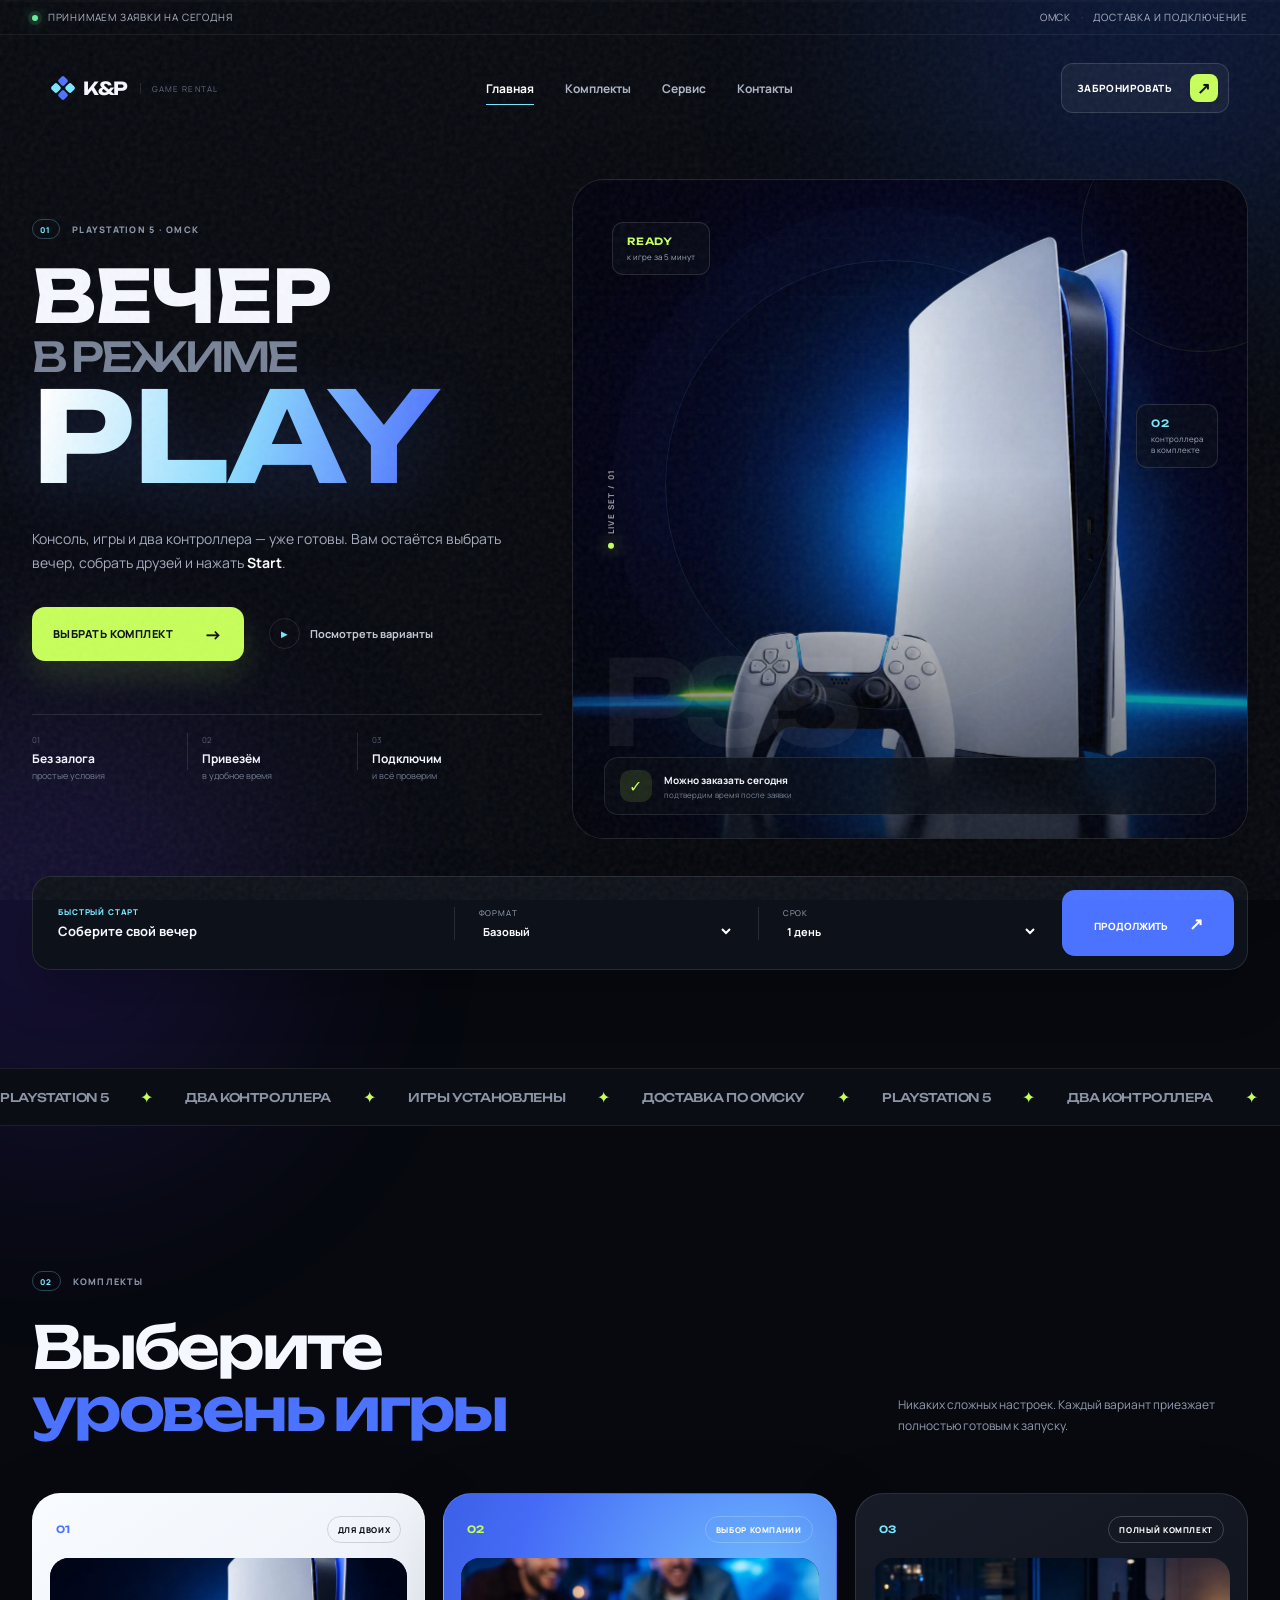
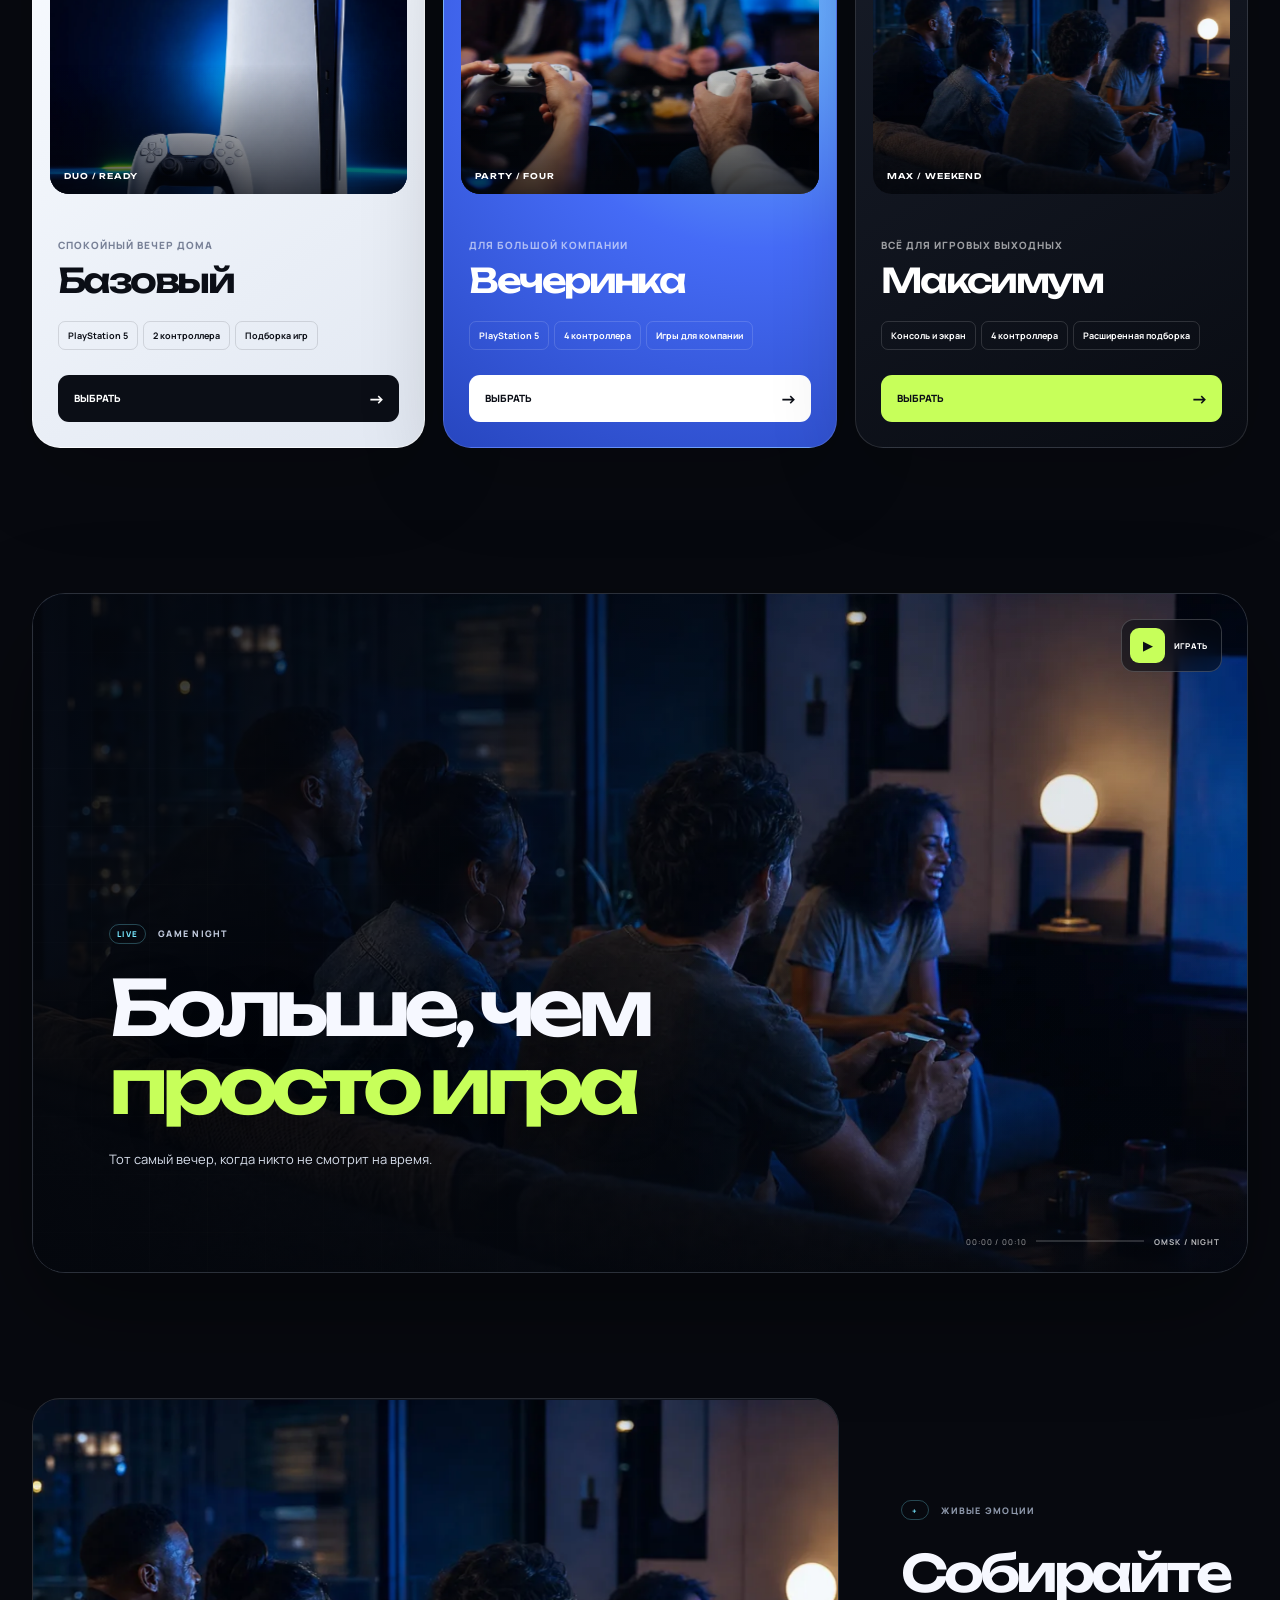
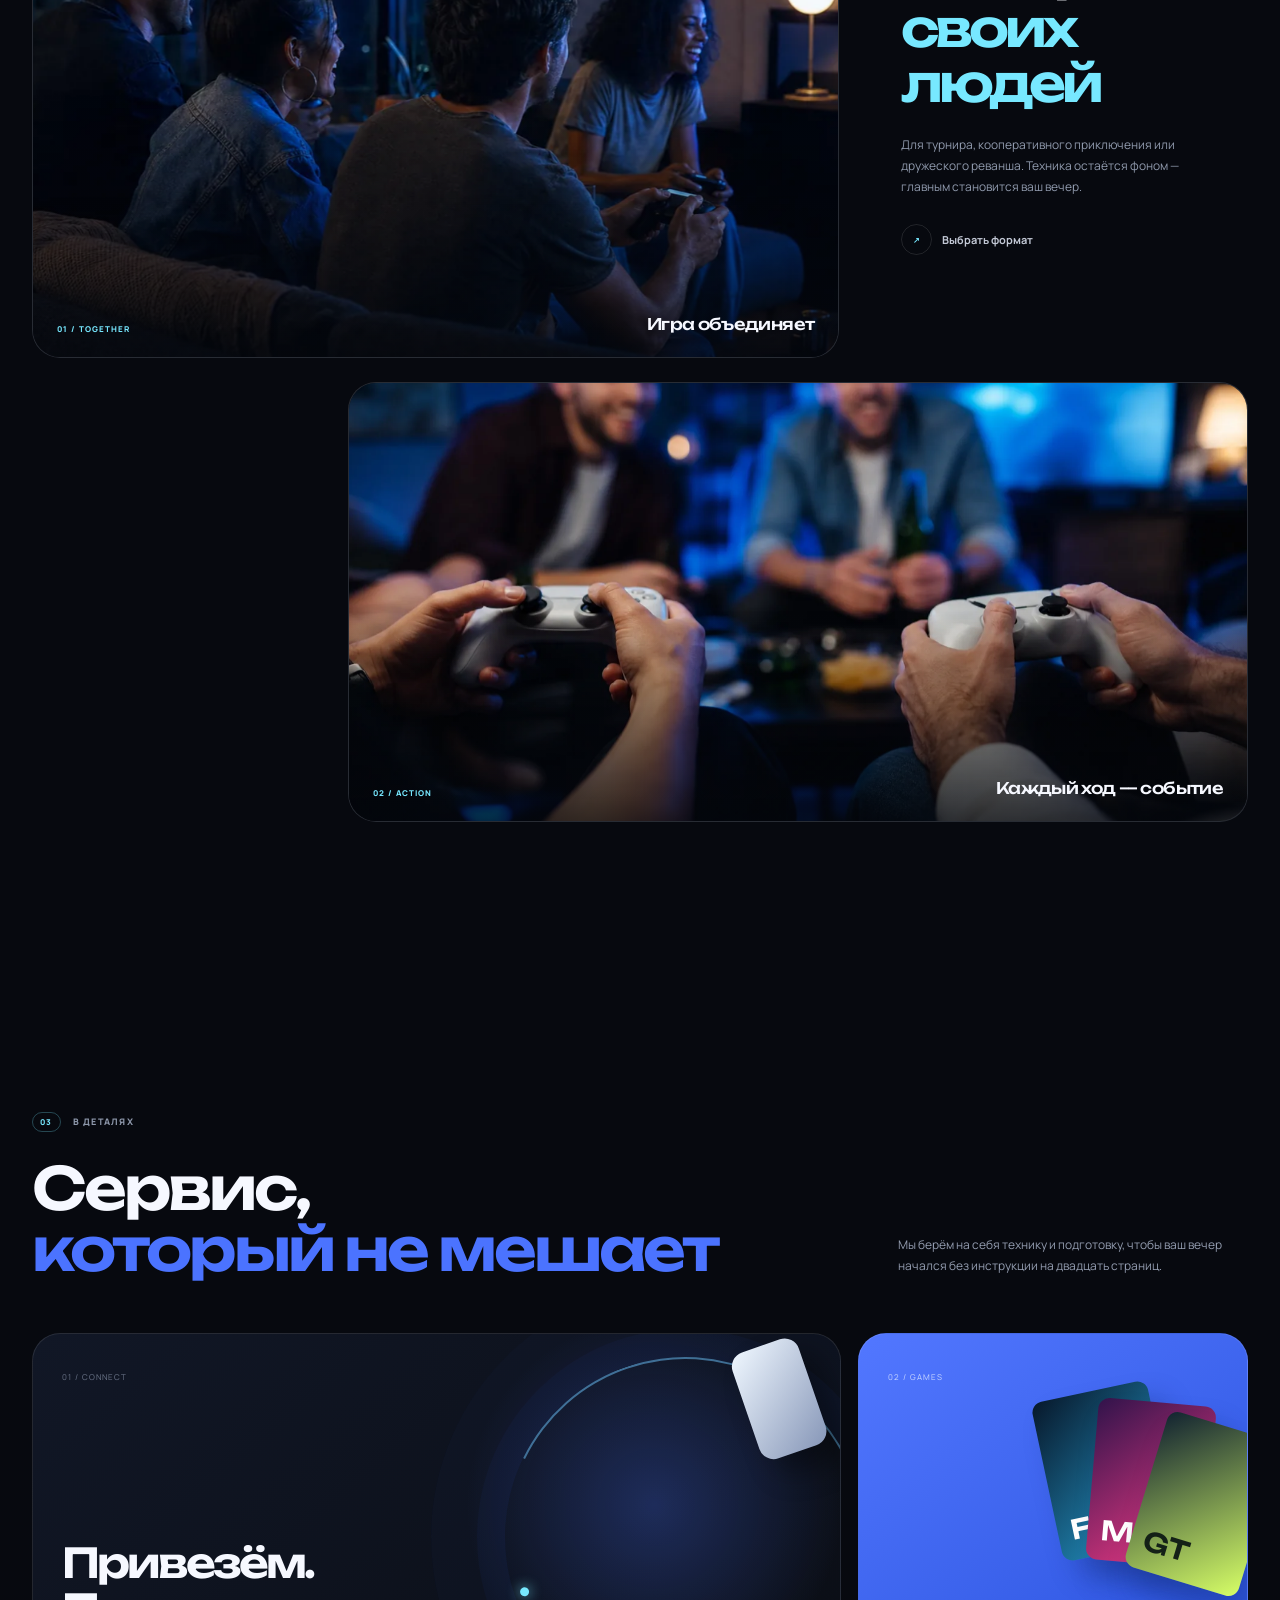
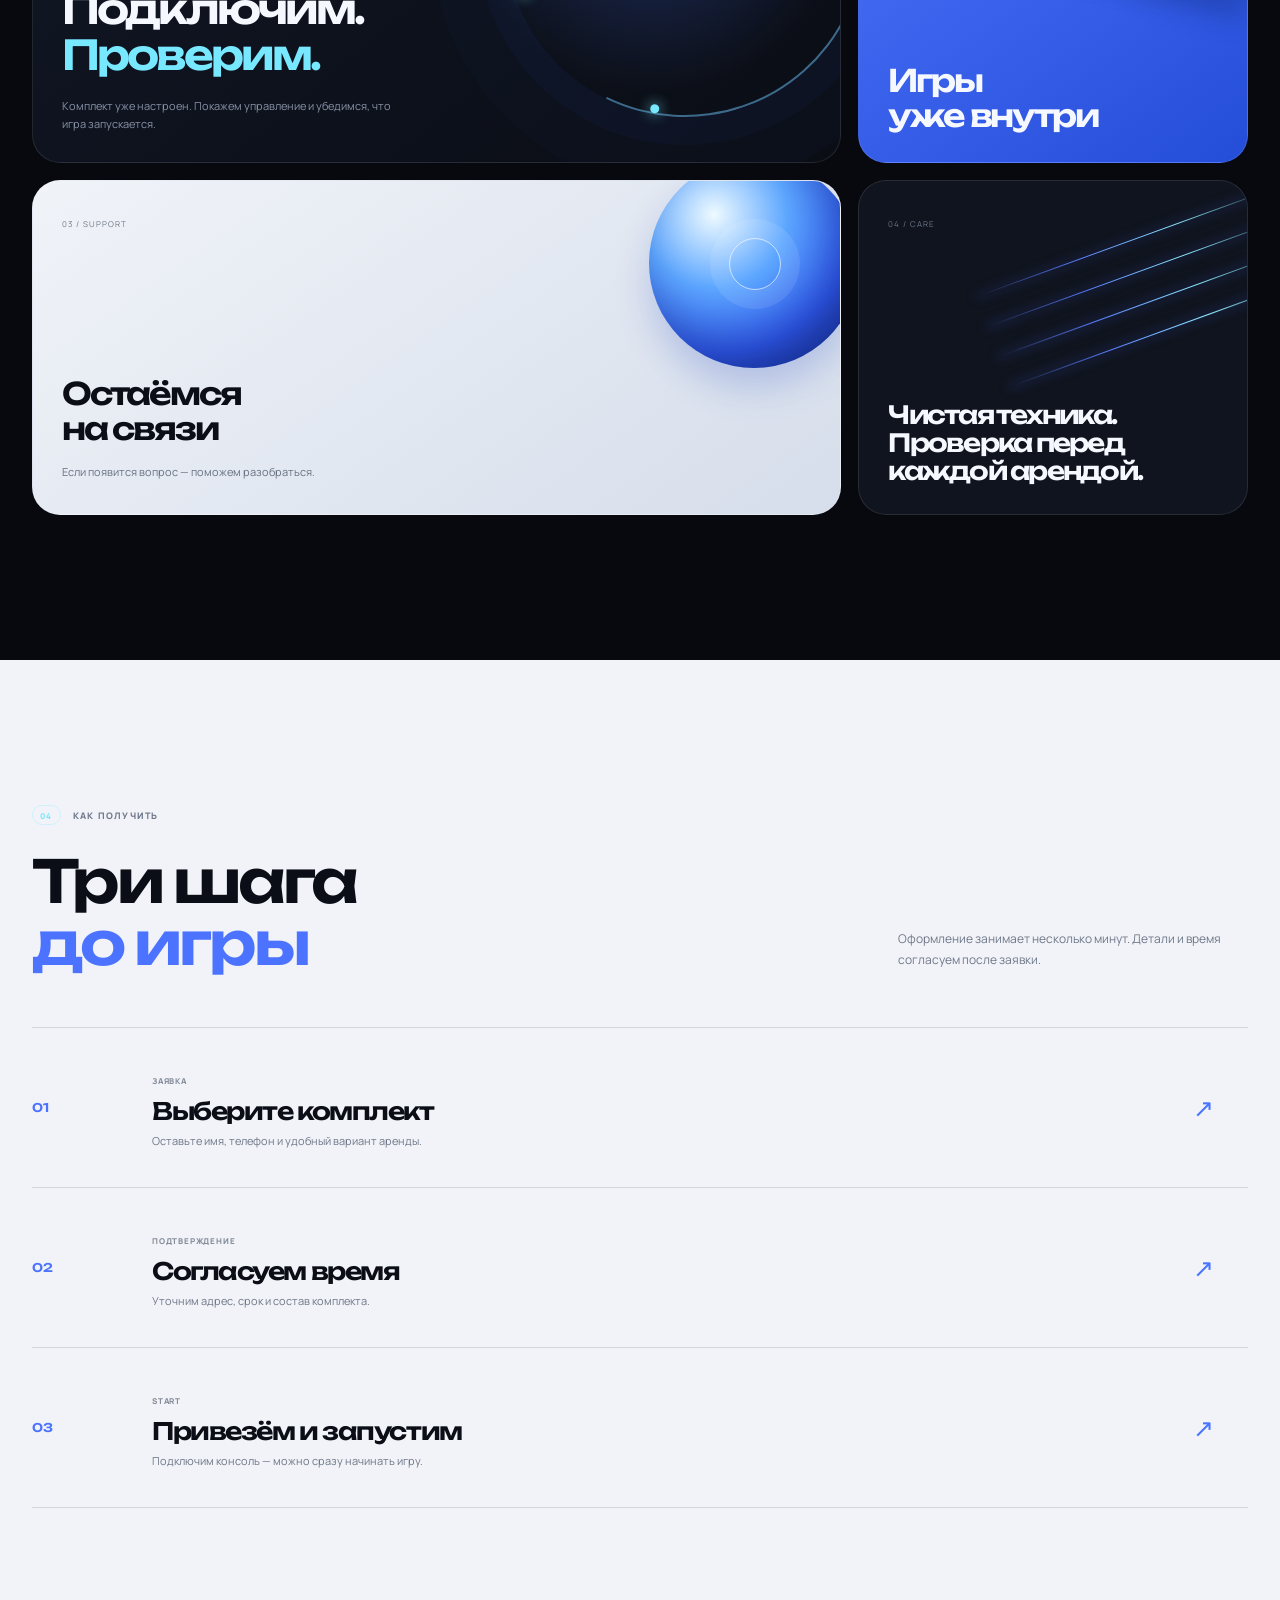
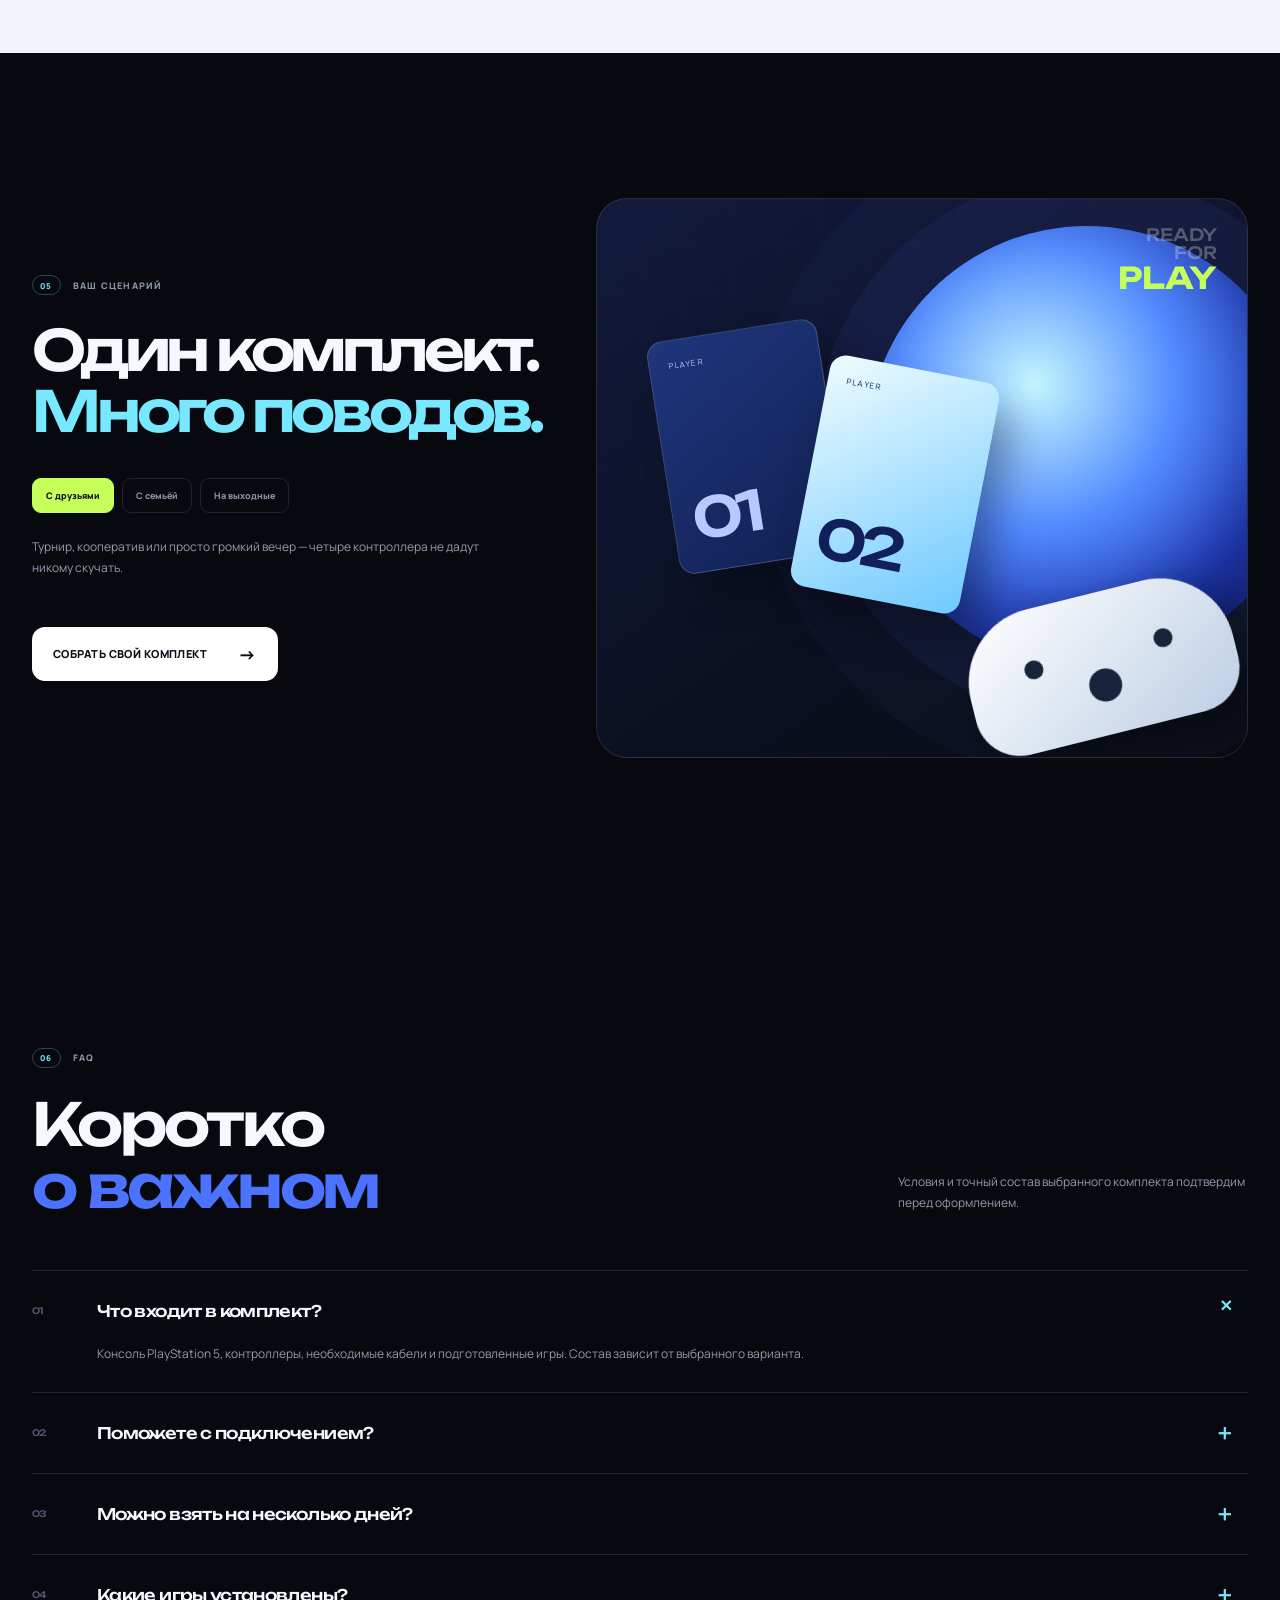
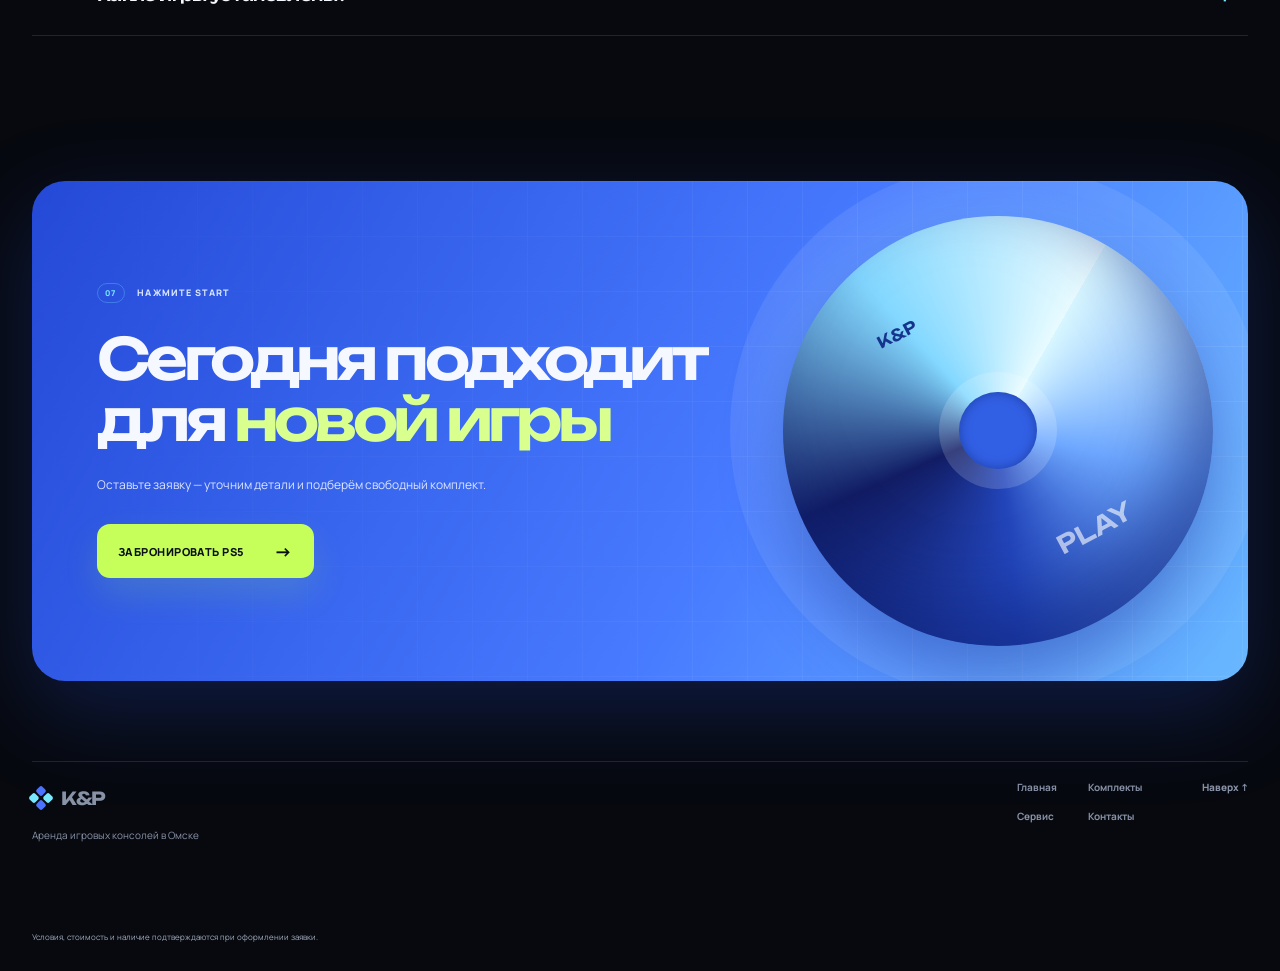
==== commit 516ee04f: "Add branded browser favicon" ====
--- a/index.html
+++ b/index.html
@@ -9,6 +9,7 @@
       content="K&P — аренда PlayStation 5 в Омске. Привезём, подключим и подготовим всё для игры."
     />
     <title>K&P — аренда PlayStation 5 в Омске</title>
+    <link rel="icon" href="assets/favicon.svg?v=1" type="image/svg+xml" sizes="any" />
     <link rel="preconnect" href="https://fonts.googleapis.com" />
     <link rel="preconnect" href="https://fonts.gstatic.com" crossorigin />
     <link
